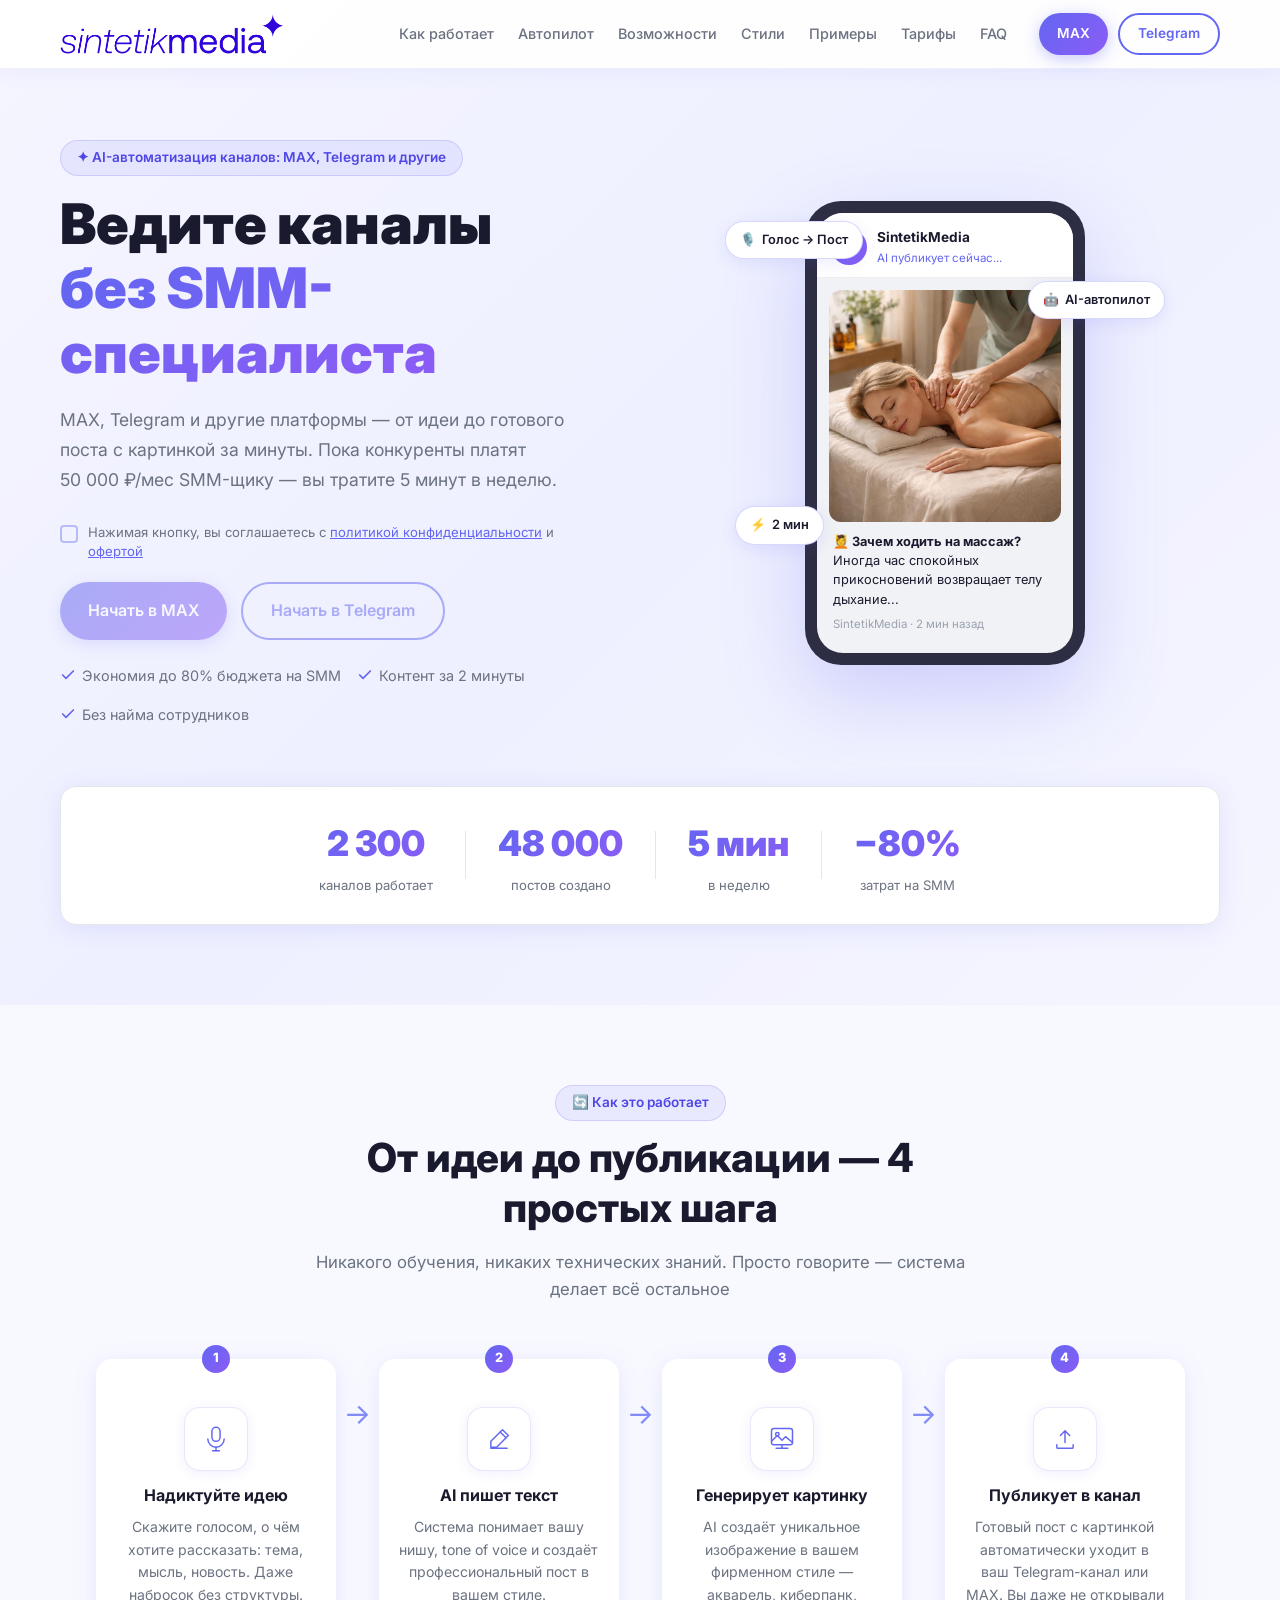
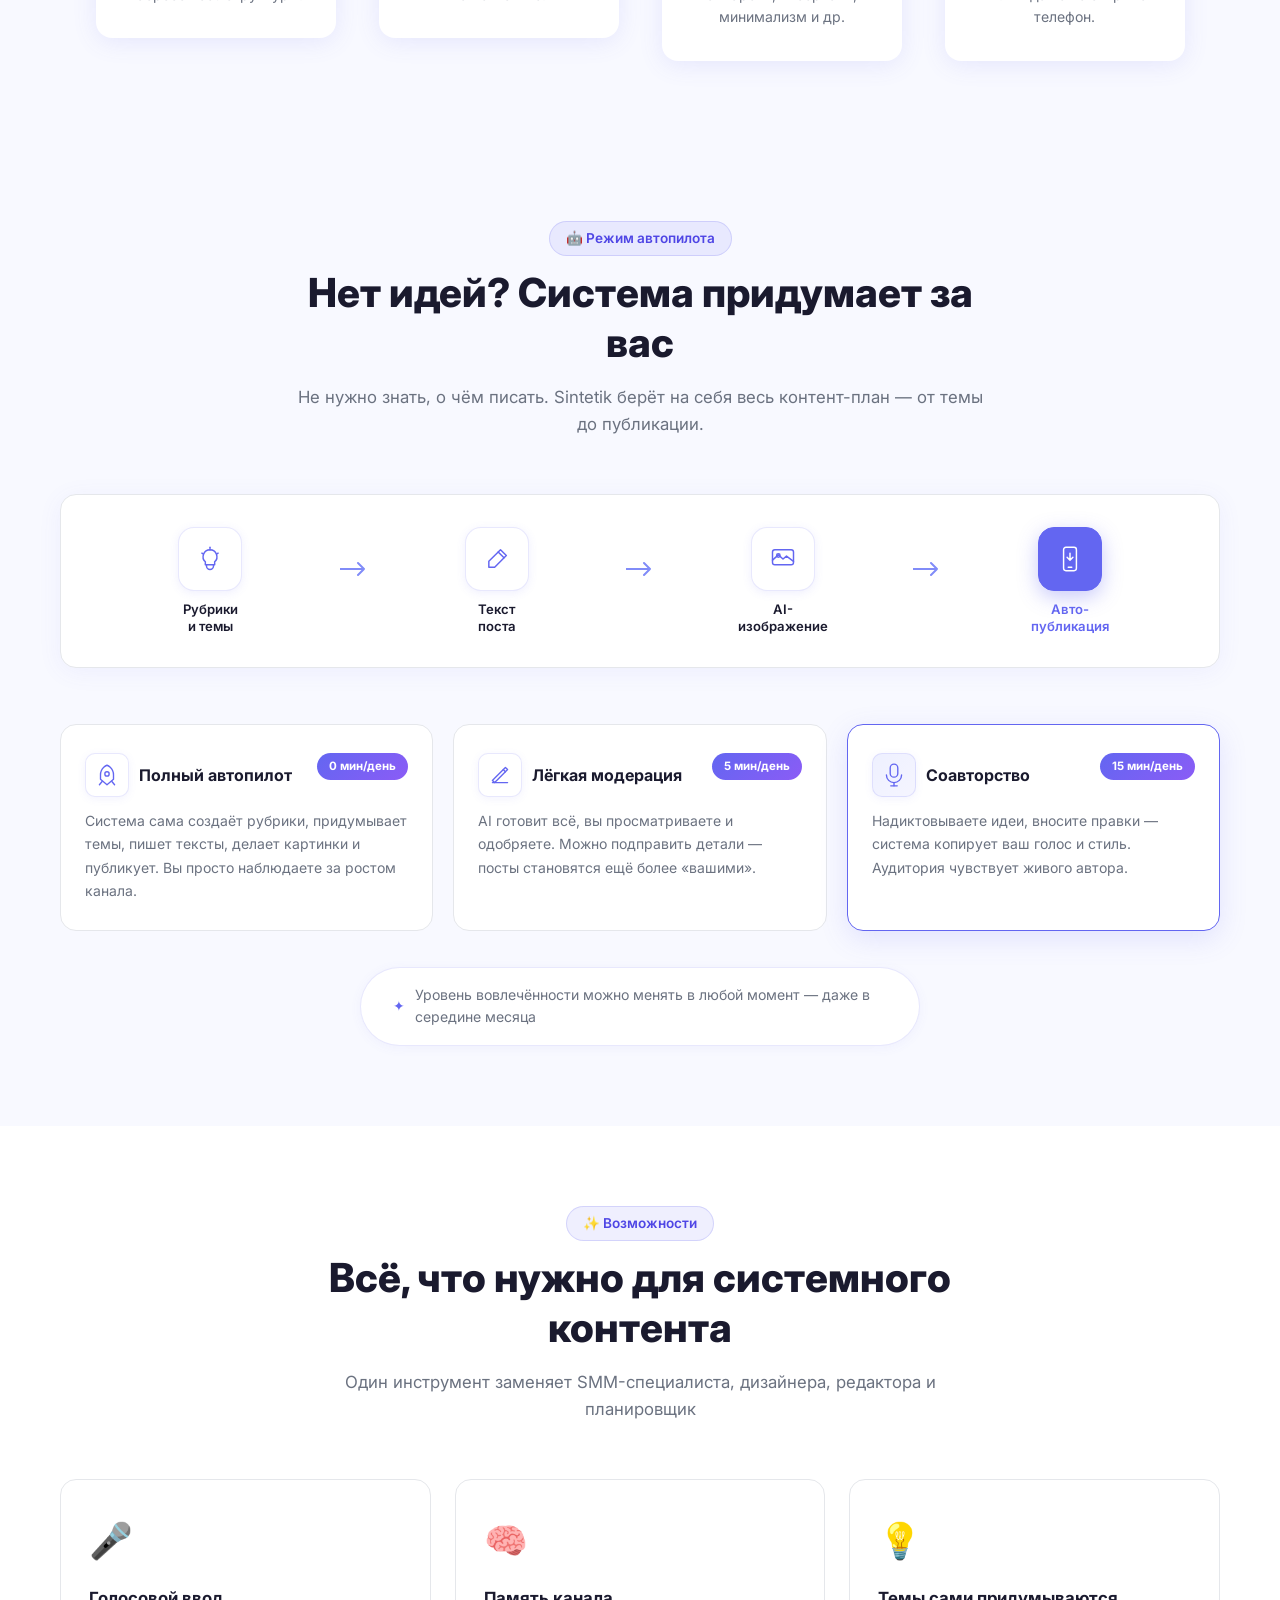
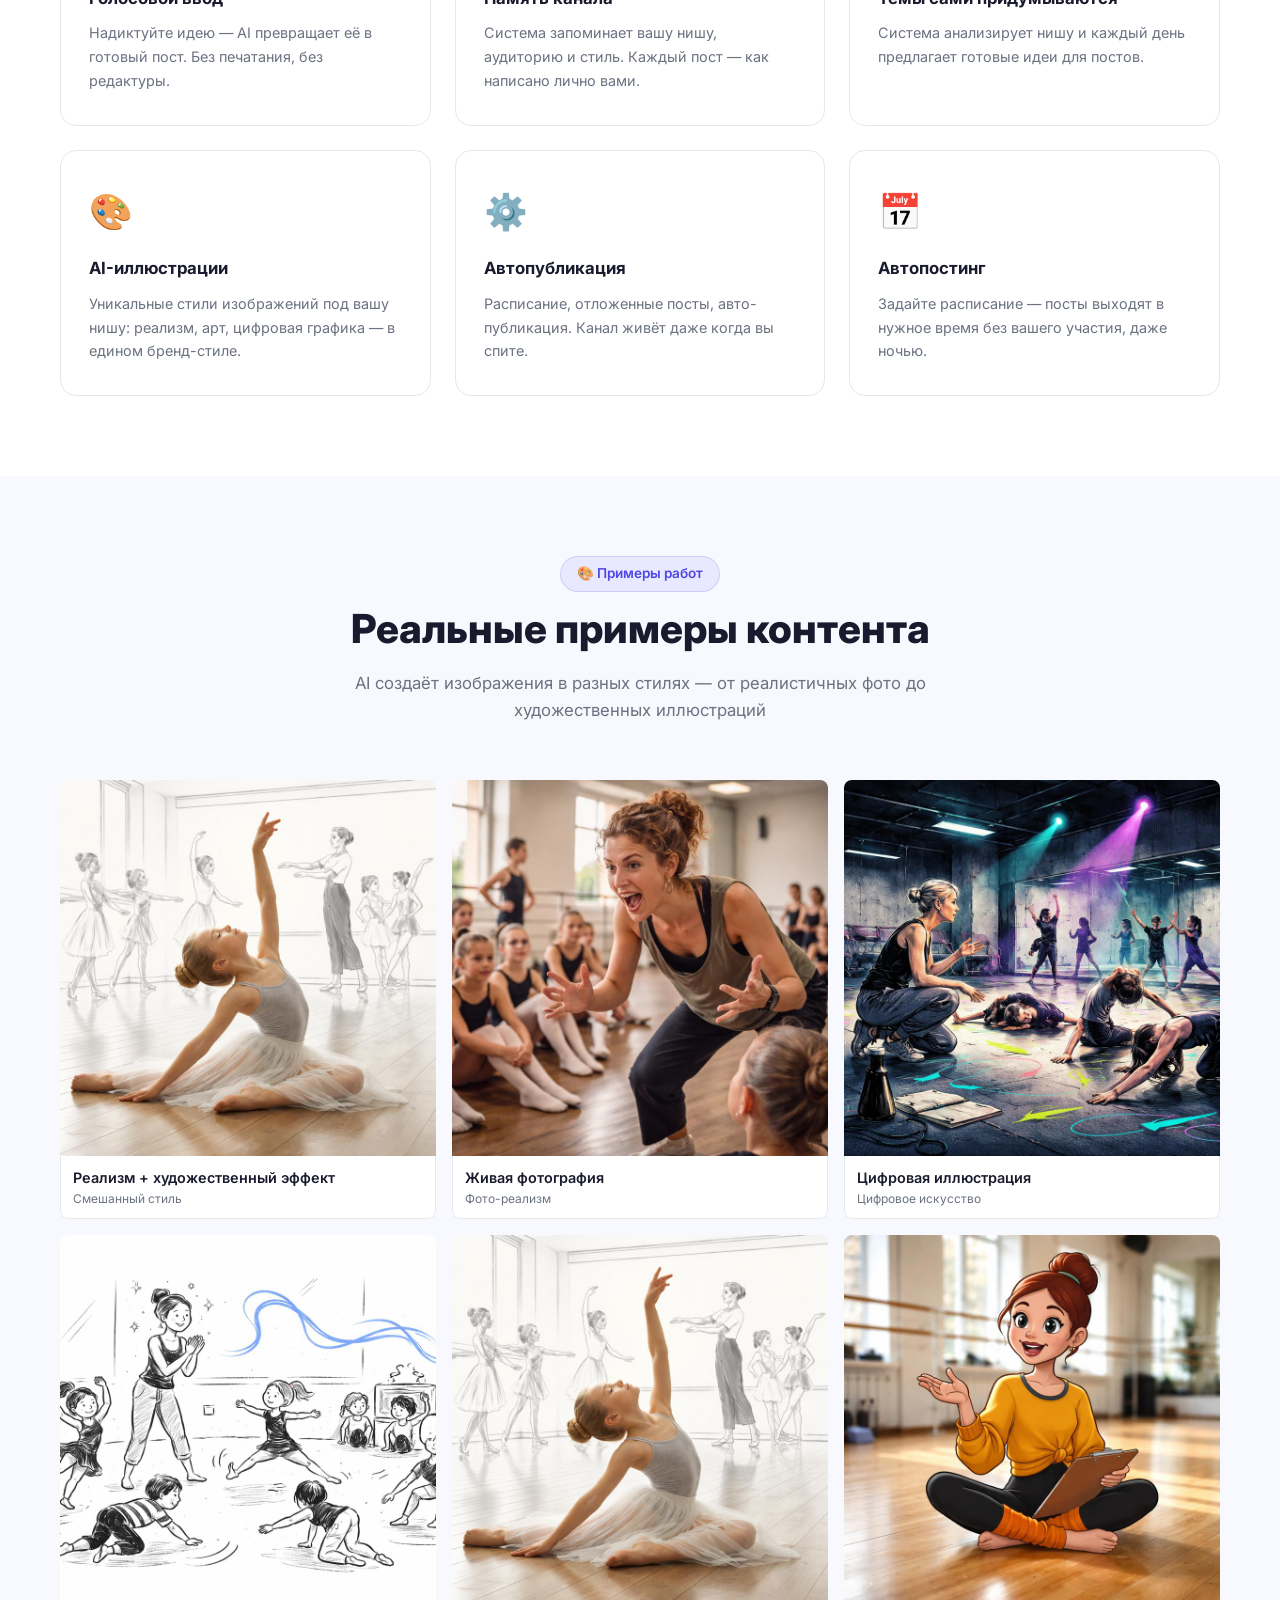
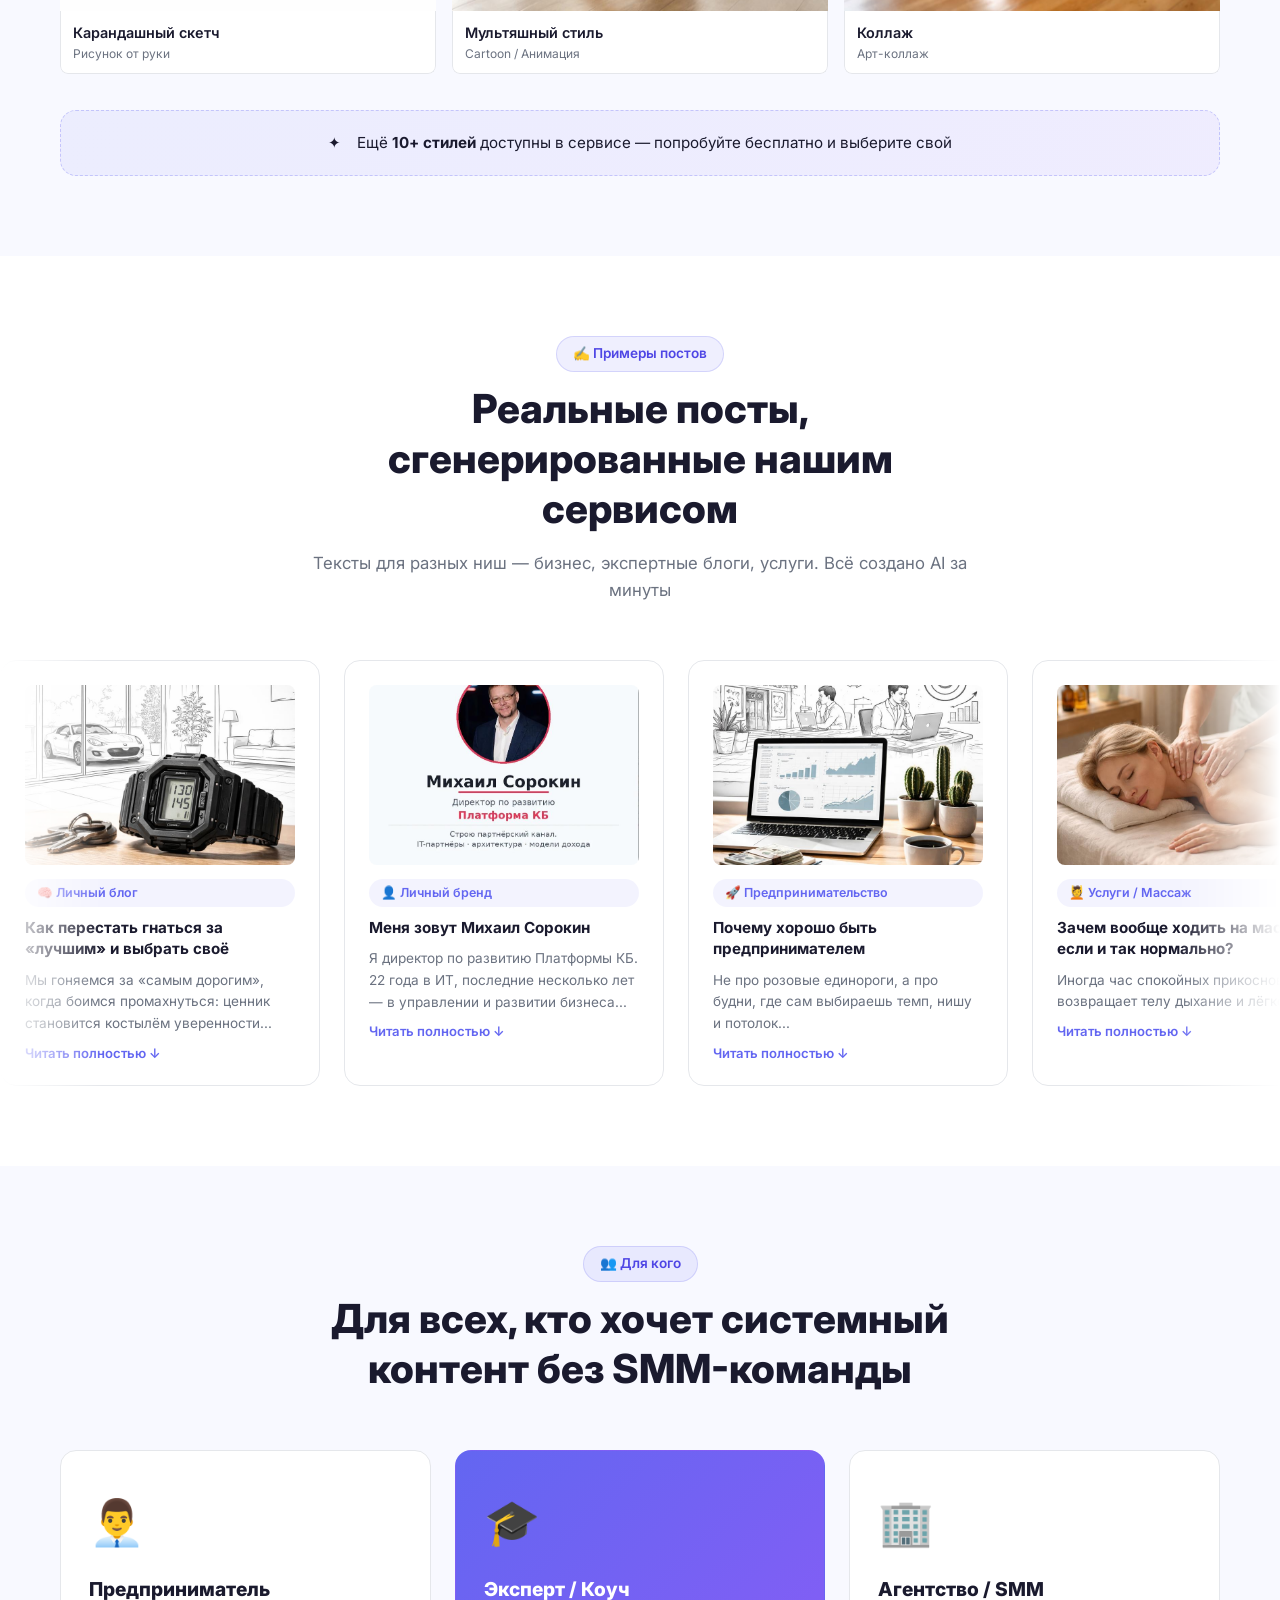
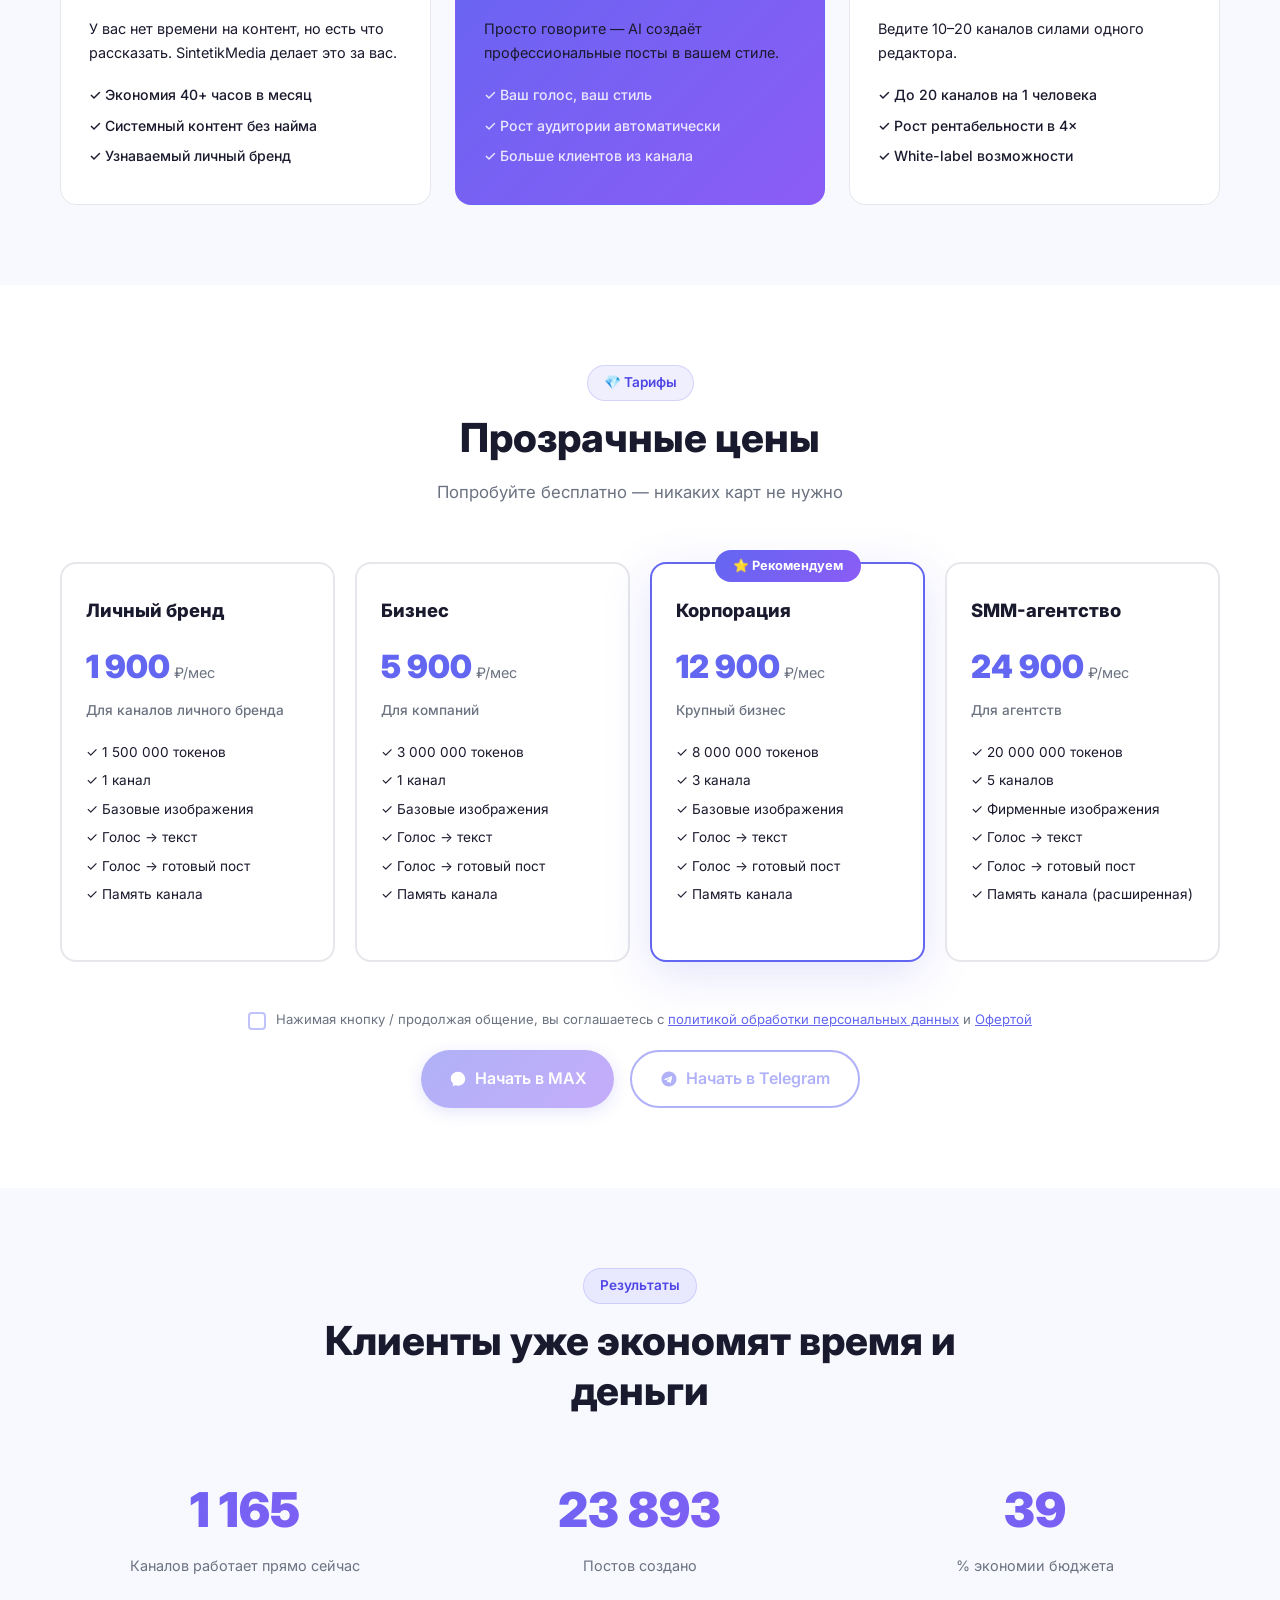
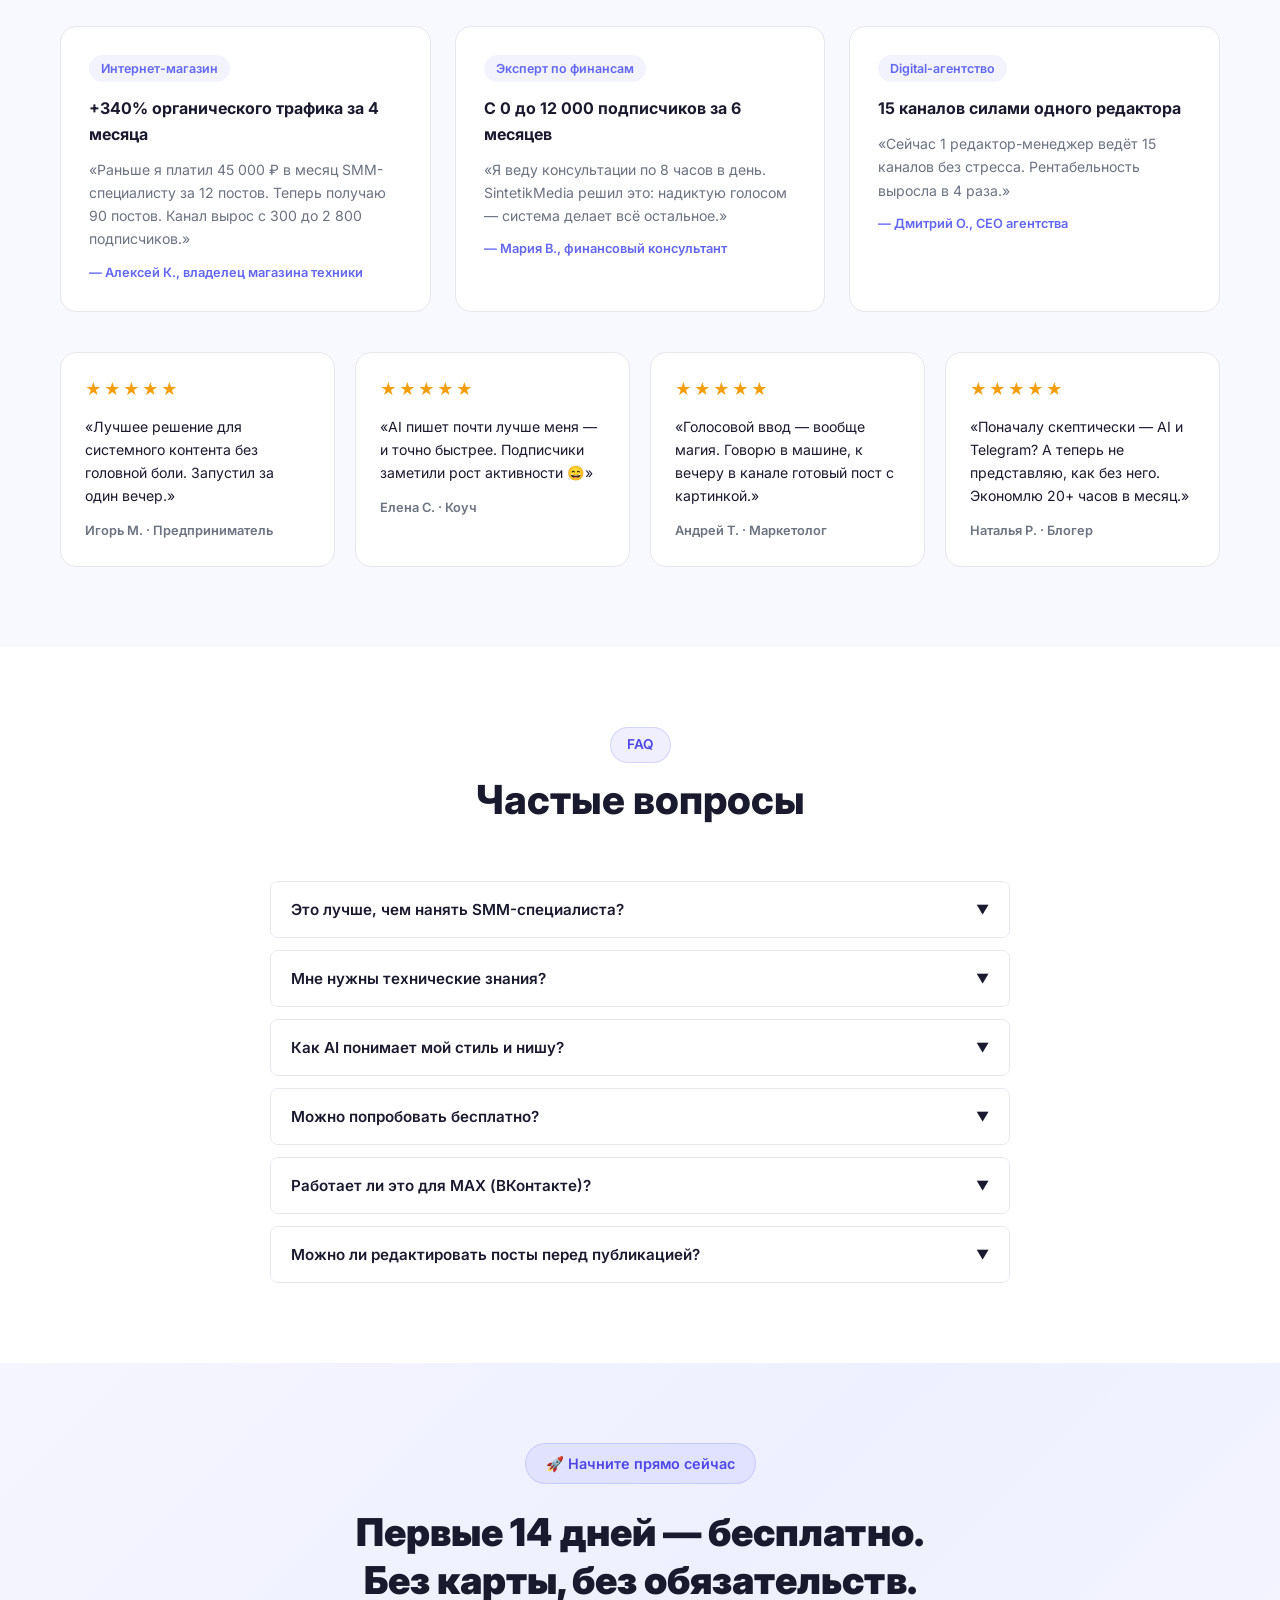
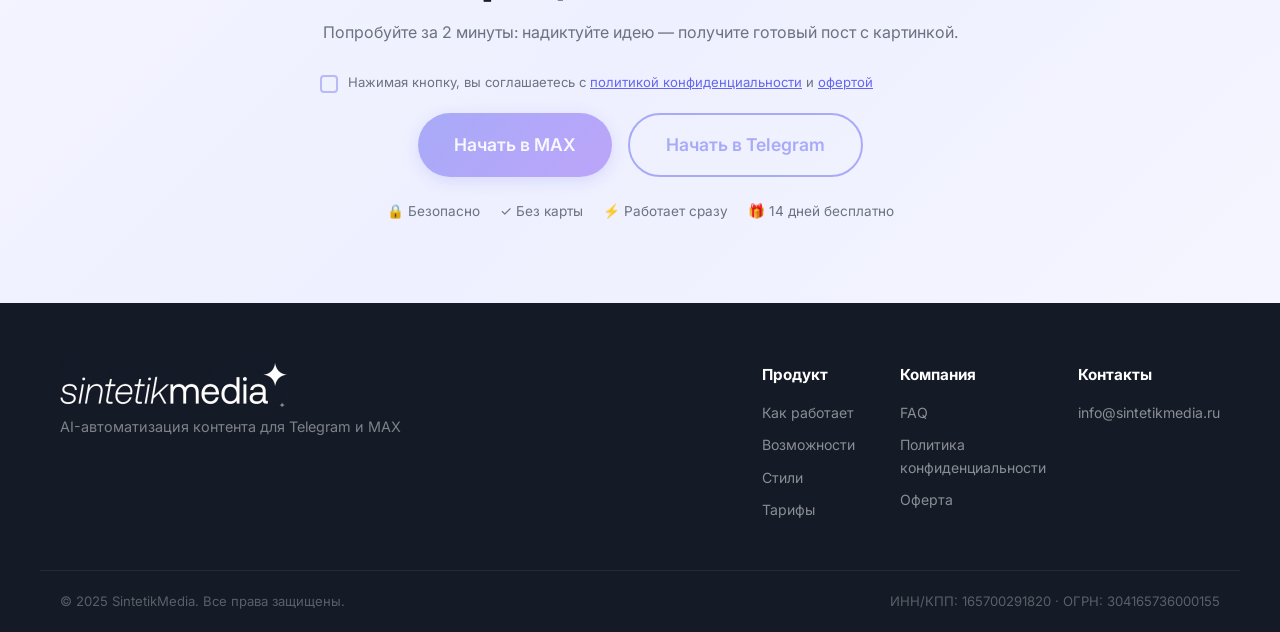
==== index.html @ 8ac08e4f "Исходная версия лендинга SintetikMedia (до аудита РКН) Состояние из sintetikmedia.zip на 21.09.2026." ====
<!DOCTYPE html>
<html lang="ru">
<head>
  <meta charset="UTF-8" />
  <meta name="viewport" content="width=device-width, initial-scale=1.0" />
  <title>SintetikMedia — AI-ведение каналов</title>
  <link href="https://fonts.googleapis.com/css2?family=Inter:wght@300;400;500;600;700;800;900&display=swap" rel="stylesheet" />
  <link rel="stylesheet" href="css/style.css" />
  <!-- Yandex.Metrika counter -->
  <script type="text/javascript">
    (function(m,e,t,r,i,k,a){
      m[i]=m[i]||function(){(m[i].a=m[i].a||[]).push(arguments)};
      m[i].l=1*new Date();
      for (var j = 0; j < document.scripts.length; j++) {if (document.scripts[j].src === r) { return; }}
      k=e.createElement(t),a=e.getElementsByTagName(t)[0],k.async=1,k.src=r,a.parentNode.insertBefore(k,a)
    })(window, document,'script','https://mc.yandex.ru/metrika/tag.js?id=103486971', 'ym');
    ym(103486971, 'init', {ssr:true, webvisor:true, clickmap:true, ecommerce:"dataLayer", referrer: document.referrer, url: location.href, accurateTrackBounce:true, trackLinks:true});
  </script>
  <noscript><div><img src="https://mc.yandex.ru/watch/103486971" style="position:absolute; left:-9999px;" alt="" /></div></noscript>
  <!-- /Yandex.Metrika counter -->
</head>
<body>

<header class="site-header" id="header">
  <div class="container header-inner">
    <a href="#"><img src="images/logo.png" alt="SintetikMedia" style="height:40px;width:auto;display:block;" /></a>
    <nav class="main-nav">
      <a href="#how">Как работает</a>
      <a href="#autopilot">Автопилот</a><a href="#features">Возможности</a>
      <a href="#styles">Стили</a>
      <a href="#posts">Примеры</a>
      <a href="#pricing">Тарифы</a>
      <a href="#faq">FAQ</a>
    </nav>
    <div class="header-cta-group">
      <a href="https://max.ru/id165700427937_1_bot" target="_blank" class="btn btn-primary btn-sm" data-scroll-consent="heroConsent">MAX</a>
      <a href="https://t.me/sintetikdemo_bot" target="_blank" class="btn btn-outline btn-sm" data-scroll-consent="heroConsent">Telegram</a>
      
    </div>
    <button class="burger" id="burgerBtn" aria-label="Меню"><span></span><span></span><span></span></button>
  </div>
  <div class="mobile-nav" id="mobileNav">
    <a href="#how" class="mobile-nav__link">Как работает</a>
    <a href="#features" class="mobile-nav__link">Возможности</a>
    <a href="#styles" class="mobile-nav__link">Стили</a>
    <a href="#posts" class="mobile-nav__link">Примеры</a>
    <a href="#pricing" class="mobile-nav__link">Тарифы</a>
    <a href="#faq" class="mobile-nav__link">FAQ</a>
    <a href="https://max.ru/id165700427937_1_bot" target="_blank" class="btn btn-primary" style="margin-top:8px" data-scroll-consent="heroConsent">Начать в MAX</a>
    <a href="https://t.me/sintetikdemo_bot" target="_blank" class="btn btn-outline" style="margin-top:6px" data-scroll-consent="heroConsent">Начать в Telegram</a>
  </div>
</header>

<section class="hero" id="hero">
  <div class="container hero-grid">
    <div class="hero-text reveal">
      <div class="badge-pill">✦ AI-автоматизация каналов: MAX, Telegram и другие</div>
      <h1 class="hero-h1" style="margin-top:16px">Ведите каналы<br><span class="gradient-text">без SMM-специалиста</span></h1>
      <p class="hero-sub">MAX, Telegram и другие платформы — от идеи до готового поста с картинкой за минуты. Пока конкуренты платят 50&nbsp;000&nbsp;₽/мес SMM-щику — вы тратите 5 минут в неделю.</p>
      <div class="consent-wrap" id="heroConsent">
        <label class="consent-label">
          <input type="checkbox" class="consent-checkbox" id="heroAgree">
          <span class="consent-box"></span>
          <span class="consent-text">Нажимая кнопку, вы соглашаетесь с <a href="docs/pk.pdf" target="_blank" class="consent-link">политикой конфиденциальности</a> и <a href="docs/oferta_sintetikmedia.pdf" target="_blank" class="consent-link">офертой</a></span>
        </label>
      </div>
      <div class="hero-actions">
        <a href="https://max.ru/id165700427937_1_bot" target="_blank" class="btn btn-primary btn-lg btn-consent" data-consent="heroAgree" aria-disabled="true">Начать в MAX</a>
        <a href="https://t.me/sintetikdemo_bot" target="_blank" class="btn btn-outline btn-lg btn-consent" data-consent="heroAgree" aria-disabled="true">Начать в Telegram</a>
        
      </div>
      <div class="hero-trust">
        <div class="trust-item"><svg class="trust-icon" viewBox="0 0 24 24" fill="none" stroke="#6366f1" stroke-width="2.5" stroke-linecap="round" stroke-linejoin="round"><polyline points="20 6 9 17 4 12"/></svg>Экономия до 80% бюджета на SMM</div>
        <div class="trust-item"><svg class="trust-icon" viewBox="0 0 24 24" fill="none" stroke="#6366f1" stroke-width="2.5" stroke-linecap="round" stroke-linejoin="round"><polyline points="20 6 9 17 4 12"/></svg>Контент за 2 минуты</div>
        <div class="trust-item"><svg class="trust-icon" viewBox="0 0 24 24" fill="none" stroke="#6366f1" stroke-width="2.5" stroke-linecap="round" stroke-linejoin="round"><polyline points="20 6 9 17 4 12"/></svg>Без найма сотрудников</div>
      </div>
    </div>
    <div class="hero-visual reveal reveal-delay-1">
      <div class="phone-wrap">
        <div class="phone-frame">
          <div class="phone-screen">
            <div class="tg-header">
              <div class="tg-avatar">SM</div>
              <div><div class="tg-name">SintetikMedia</div><div class="tg-status">AI публикует сейчас...</div></div>
            </div>
            <div class="posts-carousel">
              <div class="phone-post active">
                <img src="images/post-03.jpg" alt="Почему хорошо быть предпринимателем" class="post-img" style="aspect-ratio:1/1;object-fit:cover;" />
                <div class="post-text"><strong>🚀 Почему хорошо быть предпринимателем</strong><br>Не про розовые единороги, а про будни, где сам выбираешь темп...</div>
                <div class="post-meta">SintetikMedia · только что</div>
              </div>
              <div class="phone-post">
                <img src="images/post-04.jpg" alt="Зачем ходить на массаж" class="post-img" style="aspect-ratio:1/1;object-fit:cover;" />
                <div class="post-text"><strong>💆 Зачем ходить на массаж?</strong><br>Иногда час спокойных прикосновений возвращает телу дыхание...</div>
                <div class="post-meta">SintetikMedia · 2 мин назад</div>
              </div>
              <div class="phone-post">
                <img src="images/post-05.jpg" alt="А/Б тесты которые продают" class="post-img" style="aspect-ratio:1/1;object-fit:cover;" />
                <div class="post-text"><strong>📊 А/Б‑тесты, которые продают</strong><br>В тестах чаще всего спорят о красивом, а нужно договориться о метрике...</div>
                <div class="post-meta">SintetikMedia · 5 мин назад</div>
              </div>
            </div>
          </div>
        </div>
        <div class="float-badge float-badge--1"><span>🎙️</span><span>Голос → Пост</span></div>
        <div class="float-badge float-badge--2"><span>⚡</span><span>2 мин</span></div>
        <div class="float-badge float-badge--3"><span>🤖</span><span>AI-автопилот</span></div>
      </div>
    </div>
  </div>
  <div class="container">
    <div class="hero-stats reveal">
      <div class="stat-item"><div class="stat-num counter" data-target="2300">0</div><div class="stat-label">каналов работает</div></div>
      <div class="stat-divider"></div>
      <div class="stat-item"><div class="stat-num counter" data-target="48000">0</div><div class="stat-label">постов создано</div></div>
      <div class="stat-divider"></div>
      <div class="stat-item"><div class="stat-num">5 мин</div><div class="stat-label">в неделю</div></div>
      <div class="stat-divider"></div>
      <div class="stat-item"><div class="stat-num">−80%</div><div class="stat-label">затрат на SMM</div></div>
    </div>
  </div>
</section>

<section class="section how-section bg-soft" id="how">
  <div class="container">
    <div class="section-header reveal">
      <div class="badge-pill">🔄 Как это работает</div>
      <h2>От идеи до публикации — 4 простых шага</h2>
      <p>Никакого обучения, никаких технических знаний. Просто говорите — система делает всё остальное</p>
    </div>
    <div class="how-steps">
      <div class="how-step reveal"><div class="step-num">1</div><div class="step-icon"><svg viewBox="0 0 48 48" fill="none" xmlns="http://www.w3.org/2000/svg"><rect x="17" y="4" width="14" height="24" rx="7" stroke="#6366f1" stroke-width="2.5"/><path d="M10 24c0 7.732 6.268 14 14 14s14-6.268 14-14" stroke="#6366f1" stroke-width="2.5" stroke-linecap="round"/><line x1="24" y1="38" x2="24" y2="44" stroke="#6366f1" stroke-width="2.5" stroke-linecap="round"/><line x1="18" y1="44" x2="30" y2="44" stroke="#6366f1" stroke-width="2.5" stroke-linecap="round"/></svg></div><h3>Надиктуйте идею</h3><p>Скажите голосом, о чём хотите рассказать: тема, мысль, новость. Даже набросок без структуры.</p></div>
      <div class="how-arrow">→</div>
      <div class="how-step reveal reveal-delay-1"><div class="step-num">2</div><div class="step-icon"><svg viewBox="0 0 48 48" fill="none" xmlns="http://www.w3.org/2000/svg"><path d="M30 8l10 10-20 20H10V28L30 8z" stroke="#6366f1" stroke-width="2.5" stroke-linecap="round" stroke-linejoin="round"/><path d="M26 12l10 10" stroke="#6366f1" stroke-width="2.5" stroke-linecap="round"/><path d="M10 40h28" stroke="#6366f1" stroke-width="2.5" stroke-linecap="round"/></svg></div><h3>AI пишет текст</h3><p>Система понимает вашу нишу, tone of voice и создаёт профессиональный пост в вашем стиле.</p></div>
      <div class="how-arrow">→</div>
      <div class="how-step reveal reveal-delay-2"><div class="step-num">3</div><div class="step-icon"><svg viewBox="0 0 48 48" fill="none" xmlns="http://www.w3.org/2000/svg"><rect x="6" y="6" width="36" height="28" rx="4" stroke="#6366f1" stroke-width="2.5"/><circle cx="16" cy="16" r="3" stroke="#6366f1" stroke-width="2.5"/><path d="M6 28l10-10 8 8 6-6 12 10" stroke="#6366f1" stroke-width="2.5" stroke-linecap="round" stroke-linejoin="round"/><path d="M14 40h20" stroke="#6366f1" stroke-width="2.5" stroke-linecap="round"/><path d="M24 34v6" stroke="#6366f1" stroke-width="2.5" stroke-linecap="round"/></svg></div><h3>Генерирует картинку</h3><p>AI создаёт уникальное изображение в вашем фирменном стиле — акварель, киберпанк, минимализм и др.</p></div>
      <div class="how-arrow">→</div>
      <div class="how-step reveal reveal-delay-3"><div class="step-num">4</div><div class="step-icon"><svg viewBox="0 0 48 48" fill="none" xmlns="http://www.w3.org/2000/svg"><path d="M24 30V10M16 18l8-8 8 8" stroke="#6366f1" stroke-width="2.5" stroke-linecap="round" stroke-linejoin="round"/><path d="M10 34v4a2 2 0 0 0 2 2h24a2 2 0 0 0 2-2v-4" stroke="#6366f1" stroke-width="2.5" stroke-linecap="round"/></svg></div><h3>Публикует в канал</h3><p>Готовый пост с картинкой автоматически уходит в ваш Telegram-канал или MAX. Вы даже не открывали телефон.</p></div>
    </div>
  </div>
</section>


<section class="section autopilot-section" id="autopilot">
  <div class="container">
    <div class="section-header reveal">
      <div class="badge-pill">🤖 Режим автопилота</div>
      <h2>Нет идей? Система придумает за вас</h2>
      <p>Не нужно знать, о чём писать. Sintetik берёт на себя весь контент-план — от темы до публикации.</p>
    </div>
    <div class="ap-flow-wrap reveal">
      <div class="ap-step">
        <div class="ap-step-circle"><svg viewBox="0 0 48 48" fill="none" xmlns="http://www.w3.org/2000/svg" width="28" height="28"><path d="M24 8a12 12 0 0 1 8 20.8V34H16v-5.2A12 12 0 0 1 24 8z" stroke="#6366f1" stroke-width="2.5" stroke-linejoin="round"/><path d="M18 34v2a6 6 0 0 0 12 0v-2" stroke="#6366f1" stroke-width="2.5" stroke-linecap="round"/><line x1="24" y1="4" x2="24" y2="6" stroke="#6366f1" stroke-width="2.5" stroke-linecap="round"/><line x1="10" y1="14" x2="12" y2="15" stroke="#6366f1" stroke-width="2.5" stroke-linecap="round"/><line x1="38" y1="14" x2="36" y2="15" stroke="#6366f1" stroke-width="2.5" stroke-linecap="round"/></svg></div>
        <div class="ap-step-text">Рубрики<br>и темы</div>
      </div>
      <div class="ap-divider"><svg width="28" height="16" viewBox="0 0 28 16" fill="none"><path d="M0 8h24M18 2l6 6-6 6" stroke="currentColor" stroke-width="2" stroke-linecap="round" stroke-linejoin="round"/></svg></div>
      <div class="ap-step">
        <div class="ap-step-circle"><svg viewBox="0 0 48 48" fill="none" xmlns="http://www.w3.org/2000/svg" width="28" height="28"><path d="M30 8l10 10-20 20H10V28L30 8z" stroke="#6366f1" stroke-width="2.5" stroke-linecap="round" stroke-linejoin="round"/><path d="M26 12l10 10" stroke="#6366f1" stroke-width="2.5" stroke-linecap="round"/></svg></div>
        <div class="ap-step-text">Текст<br>поста</div>
      </div>
      <div class="ap-divider"><svg width="28" height="16" viewBox="0 0 28 16" fill="none"><path d="M0 8h24M18 2l6 6-6 6" stroke="currentColor" stroke-width="2" stroke-linecap="round" stroke-linejoin="round"/></svg></div>
      <div class="ap-step">
        <div class="ap-step-circle"><svg viewBox="0 0 48 48" fill="none" xmlns="http://www.w3.org/2000/svg" width="28" height="28"><rect x="6" y="8" width="36" height="26" rx="4" stroke="#6366f1" stroke-width="2.5"/><circle cx="16" cy="18" r="3" stroke="#6366f1" stroke-width="2.5"/><path d="M6 26l10-9 8 7 6-5 12 9" stroke="#6366f1" stroke-width="2.5" stroke-linecap="round" stroke-linejoin="round"/></svg></div>
        <div class="ap-step-text">AI-<br>изображение</div>
      </div>
      <div class="ap-divider"><svg width="28" height="16" viewBox="0 0 28 16" fill="none"><path d="M0 8h24M18 2l6 6-6 6" stroke="currentColor" stroke-width="2" stroke-linecap="round" stroke-linejoin="round"/></svg></div>
      <div class="ap-step ap-step--accent">
        <div class="ap-step-circle"><svg viewBox="0 0 48 48" fill="none" xmlns="http://www.w3.org/2000/svg" width="28" height="28"><rect x="13" y="4" width="22" height="40" rx="4" stroke="#ffffff" stroke-width="2.5"/><path d="M21 38h6" stroke="#ffffff" stroke-width="2.5" stroke-linecap="round"/><path d="M24 14v12M19 21l5 5 5-5" stroke="#ffffff" stroke-width="2.5" stroke-linecap="round" stroke-linejoin="round"/></svg></div>
        <div class="ap-step-text">Авто-<br>публикация</div>
      </div>
    </div>
    <div class="autopilot-levels-grid">
      <div class="ap-level reveal">
        <div class="ap-level-header">
          <div class="ap-level-left"><div class="ap-level-icon"><svg viewBox="0 0 48 48" fill="none" xmlns="http://www.w3.org/2000/svg" width="26" height="26"><path d="M24 6c0 0 12 4 12 18v8l-12 10L12 32v-8C12 10 24 6 24 6z" stroke="#6366f1" stroke-width="2.5" stroke-linejoin="round"/><circle cx="24" cy="22" r="4" stroke="#6366f1" stroke-width="2.5"/><path d="M15 36l-5 6M33 36l5 6" stroke="#6366f1" stroke-width="2.5" stroke-linecap="round"/></svg></div><div class="ap-level-title">Полный автопилот</div></div>
          <span class="ap-level-badge">0 мин/день</span>
        </div>
        <p>Система сама создаёт рубрики, придумывает темы, пишет тексты, делает картинки и публикует. Вы просто наблюдаете за ростом канала.</p>
      </div>
      <div class="ap-level reveal reveal-delay-1">
        <div class="ap-level-header">
          <div class="ap-level-left"><div class="ap-level-icon"><svg viewBox="0 0 48 48" fill="none" xmlns="http://www.w3.org/2000/svg" width="26" height="26"><path d="M10 34l4-4 20-20 4 4-20 20-4 4-4-4z" stroke="#6366f1" stroke-width="2.5" stroke-linejoin="round"/><path d="M30 14l4 4" stroke="#6366f1" stroke-width="2.5" stroke-linecap="round"/><path d="M10 38h28" stroke="#6366f1" stroke-width="2.5" stroke-linecap="round"/></svg></div><div class="ap-level-title">Лёгкая модерация</div></div>
          <span class="ap-level-badge">5 мин/день</span>
        </div>
        <p>AI готовит всё, вы просматриваете и одобряете. Можно подправить детали — посты становятся ещё более «вашими».</p>
      </div>
      <div class="ap-level ap-level--active reveal reveal-delay-2">
        <div class="ap-level-header">
          <div class="ap-level-left"><div class="ap-level-icon"><svg viewBox="0 0 48 48" fill="none" xmlns="http://www.w3.org/2000/svg" width="26" height="26"><rect x="17" y="4" width="14" height="24" rx="7" stroke="#6366f1" stroke-width="2.5"/><path d="M10 24c0 7.732 6.268 14 14 14s14-6.268 14-14" stroke="#6366f1" stroke-width="2.5" stroke-linecap="round"/><line x1="24" y1="38" x2="24" y2="44" stroke="#6366f1" stroke-width="2.5" stroke-linecap="round"/><line x1="18" y1="44" x2="30" y2="44" stroke="#6366f1" stroke-width="2.5" stroke-linecap="round"/></svg></div><div class="ap-level-title">Соавторство</div></div>
          <span class="ap-level-badge">15 мин/день</span>
        </div>
        <p>Надиктовываете идеи, вносите правки — система копирует ваш голос и стиль. Аудитория чувствует живого автора.</p>
      </div>
    </div>
    <div class="autopilot-note reveal">
      <span class="autopilot-note-icon">✦</span>
      <span>Уровень вовлечённости можно менять в любой момент — даже в середине месяца</span>
    </div>
  </div>
</section>
<section class="section features-section" id="features">  <div class="container">
    <div class="section-header reveal">
      <div class="badge-pill">✨ Возможности</div>
      <h2>Всё, что нужно для системного контента</h2>
      <p>Один инструмент заменяет SMM-специалиста, дизайнера, редактора и планировщик</p>
    </div>
    <div class="features-grid">
      <div class="feature-card reveal"><div class="feature-icon">🎤</div><h3>Голосовой ввод</h3><p>Надиктуйте идею — AI превращает её в готовый пост. Без печатания, без редактуры.</p></div>
      <div class="feature-card reveal reveal-delay-1"><div class="feature-icon">🧠</div><h3>Память канала</h3><p>Система запоминает вашу нишу, аудиторию и стиль. Каждый пост — как написано лично вами.</p></div>
      <div class="feature-card reveal reveal-delay-2"><div class="feature-icon">💡</div><h3>Темы сами придумываются</h3><p>Система анализирует нишу и каждый день предлагает готовые идеи для постов.</p></div>
      <div class="feature-card reveal reveal-delay-3"><div class="feature-icon">🎨</div><h3>AI-иллюстрации</h3><p>Уникальные стили изображений под вашу нишу: реализм, арт, цифровая графика — в едином бренд-стиле.</p></div>
      <div class="feature-card reveal reveal-delay-1"><div class="feature-icon">⚙️</div><h3>Автопубликация</h3><p>Расписание, отложенные посты, авто-публикация. Канал живёт даже когда вы спите.</p></div>
      <div class="feature-card reveal reveal-delay-2"><div class="feature-icon">📅</div><h3>Автопостинг</h3><p>Задайте расписание — посты выходят в нужное время без вашего участия, даже ночью.</p></div>
    </div>
  </div>
</section>

<section class="section styles-section bg-soft" id="styles">
  <div class="container">
    <div class="section-header reveal">
      <div class="badge-pill">🎨 Примеры работ</div>
      <h2>Реальные примеры контента</h2>
      <p>AI создаёт изображения в разных стилях — от реалистичных фото до художественных иллюстраций</p>
    </div>
    <div class="styles-grid">
      <div class="style-card"><div class="style-img-wrap"><img src="images/style-05.jpg" alt="Реализм + арт" style="width:100%;height:100%;object-fit:cover;" /></div><div class="style-info"><div class="style-name">Реализм + художественный эффект</div><div class="style-cat">Смешанный стиль</div></div></div>
      <div class="style-card"><div class="style-img-wrap"><img src="images/style-02.jpg" alt="Живая фотография" style="width:100%;height:100%;object-fit:cover;" /></div><div class="style-info"><div class="style-name">Живая фотография</div><div class="style-cat">Фото-реализм</div></div></div>
      <div class="style-card"><div class="style-img-wrap"><img src="images/style-03.jpg" alt="Цифровая иллюстрация" style="width:100%;height:100%;object-fit:cover;" /></div><div class="style-info"><div class="style-name">Цифровая иллюстрация</div><div class="style-cat">Цифровое искусство</div></div></div>
      <div class="style-card"><div class="style-img-wrap"><img src="images/style-04.jpg" alt="Карандашный скетч" style="width:100%;height:100%;object-fit:cover;" /></div><div class="style-info"><div class="style-name">Карандашный скетч</div><div class="style-cat">Рисунок от руки</div></div></div>
      <div class="style-card"><div class="style-img-wrap"><img src="images/style-05.jpg" alt="Мультяшный стиль" style="width:100%;height:100%;object-fit:cover;" /></div><div class="style-info"><div class="style-name">Мультяшный стиль</div><div class="style-cat">Cartoon / Анимация</div></div></div>
      <div class="style-card"><div class="style-img-wrap"><img src="images/style-06.jpg" alt="Коллаж" style="width:100%;height:100%;object-fit:cover;" /></div><div class="style-info"><div class="style-name">Коллаж</div><div class="style-cat">Арт-коллаж</div></div></div>
    </div>
    <div class="styles-more reveal">
      <div class="styles-more-inner">
        <span>✦</span>
        <span>Ещё <strong>10+ стилей</strong> доступны в сервисе — попробуйте бесплатно и выберите свой</span>
        
      </div>
    </div>
  </div>
</section>

<section class="section posts-carousel-section" id="posts">
  <div class="container">
    <div class="section-header reveal">
      <div class="badge-pill">✍️ Примеры постов</div>
      <h2>Реальные посты, сгенерированные нашим сервисом</h2>
      <p>Тексты для разных ниш — бизнес, экспертные блоги, услуги. Всё создано AI за минуты</p>
    </div>
  </div>
  <div class="posts-marquee-outer reveal">
    <div class="posts-marquee-track" id="postsTrack">
      <div class="post-card"><div class="post-card-inner"><img src="images/post-01.jpg" alt="Как перестать гнаться за лучшим" class="post-card-img" style="width:100%;height:180px;object-fit:cover;border-radius:8px;margin-bottom:4px;" /><div class="post-tag">🧠 Личный блог</div><h3 class="post-title">Как перестать гнаться за «лучшим» и выбрать своё</h3><div class="post-preview">Мы гоняемся за «самым дорогим», когда боимся промахнуться: ценник становится костылём уверенности...</div><div class="post-full hidden"><p>Как только нащупываешь своё — шум стихает, решения становятся спокойнее.</p><div class="post-hashtag">#Свои_посты</div></div><button class="post-toggle-btn" data-state="collapsed">Читать полностью ↓</button></div></div>
      <div class="post-card"><div class="post-card-inner"><img src="images/post-02.jpg" alt="Меня зовут Михаил Сорокин" class="post-card-img" style="width:100%;height:180px;object-fit:cover;border-radius:8px;margin-bottom:4px;" /><div class="post-tag">👤 Личный бренд</div><h3 class="post-title">Меня зовут Михаил Сорокин</h3><div class="post-preview">Я директор по развитию Платформы КБ. 22 года в ИТ, последние несколько лет — в управлении и развитии бизнеса...</div><div class="post-full hidden"><p>Этот канал буду вести лично. О том, как это устроено изнутри: какие решения принимаю, что работает, что нет.</p></div><button class="post-toggle-btn" data-state="collapsed">Читать полностью ↓</button></div></div>
      <div class="post-card"><div class="post-card-inner"><img src="images/post-03.jpg" alt="Почему хорошо быть предпринимателем" class="post-card-img" style="width:100%;height:180px;object-fit:cover;border-radius:8px;margin-bottom:4px;" /><div class="post-tag">🚀 Предпринимательство</div><h3 class="post-title">Почему хорошо быть предпринимателем</h3><div class="post-preview">Не про розовые единороги, а про будни, где сам выбираешь темп, нишу и потолок...</div><div class="post-full hidden"><p>Каждый шаг — инвестиция в себя, а не в чью-то карьерную лестницу.</p><div class="post-hashtag">#СвоиПосты</div></div><button class="post-toggle-btn" data-state="collapsed">Читать полностью ↓</button></div></div>
      <div class="post-card"><div class="post-card-inner"><img src="images/post-04.jpg" alt="Зачем ходить на массаж" class="post-card-img" style="width:100%;height:180px;object-fit:cover;border-radius:8px;margin-bottom:4px;" /><div class="post-tag">💆 Услуги / Массаж</div><h3 class="post-title">Зачем вообще ходить на массаж, если и так нормально?</h3><div class="post-preview">Иногда час спокойных прикосновений возвращает телу дыхание и лёгкость...</div><div class="post-full hidden"><p>Массаж — не про «продавить», а про тепло мышцам и сигнал нервной системе: «опасность прошла».</p></div><button class="post-toggle-btn" data-state="collapsed">Читать полностью ↓</button></div></div>
      <div class="post-card"><div class="post-card-inner"><img src="images/post-05.jpg" alt="А/Б тесты которые продают" class="post-card-img" style="width:100%;height:180px;object-fit:cover;border-radius:8px;margin-bottom:4px;" /><div class="post-tag">📊 Маркетинг</div><h3 class="post-title">А/Б‑тесты, которые продают</h3><div class="post-preview">В тестах чаще всего спорят о том, что «выросло красивее», а нужно договориться о метрике...</div><div class="post-full hidden"><p>Минимальный фреймворк: гипотеза → контрольная метрика → минимальный объём → решение.</p><div class="post-hashtag">#маркетинг #abtesting</div></div><button class="post-toggle-btn" data-state="collapsed">Читать полностью ↓</button></div></div>
      <div class="post-card"><div class="post-card-inner"><img src="images/post-06.jpg" alt="3 ошибки при масштабировании" class="post-card-img" style="width:100%;height:180px;object-fit:cover;border-radius:8px;margin-bottom:4px;" /><div class="post-tag">💼 Бизнес</div><h3 class="post-title">3 ошибки при масштабировании, которые я допустил</h3><div class="post-preview">Масштабирование — это не «нанять больше людей». Я дважды ошибся с этим и потерял полгода...</div><div class="post-full hidden"><p>Правило: сначала модель работает на 1, потом на 3, потом на 10. Только тогда — найм.</p></div><button class="post-toggle-btn" data-state="collapsed">Читать полностью ↓</button></div></div>
    </div>
  </div>
</section>

<section class="section forwho-section bg-soft" id="forwho">
  <div class="container">
    <div class="section-header reveal">
      <div class="badge-pill">👥 Для кого</div>
      <h2>Для всех, кто хочет системный контент без SMM-команды</h2>
    </div>
    <div class="forwho-grid">
      <div class="forwho-card reveal"><div class="forwho-icon">👨‍💼</div><h3>Предприниматель</h3><p>У вас нет времени на контент, но есть что рассказать. SintetikMedia делает это за вас.</p><ul class="forwho-list"><li>✓ Экономия 40+ часов в месяц</li><li>✓ Системный контент без найма</li><li>✓ Узнаваемый личный бренд</li></ul></div>
      <div class="forwho-card forwho-card--accent reveal reveal-delay-1"><div class="forwho-icon">🎓</div><h3>Эксперт / Коуч</h3><p>Просто говорите — AI создаёт профессиональные посты в вашем стиле.</p><ul class="forwho-list"><li>✓ Ваш голос, ваш стиль</li><li>✓ Рост аудитории автоматически</li><li>✓ Больше клиентов из канала</li></ul></div>
      <div class="forwho-card reveal reveal-delay-2"><div class="forwho-icon">🏢</div><h3>Агентство / SMM</h3><p>Ведите 10–20 каналов силами одного редактора.</p><ul class="forwho-list"><li>✓ До 20 каналов на 1 человека</li><li>✓ Рост рентабельности в 4×</li><li>✓ White-label возможности</li></ul></div>
    </div>
  </div>
</section>

<section class="section pricing-section" id="pricing">
  <div class="container">
    <div class="section-header reveal">
      <div class="badge-pill">💎 Тарифы</div>
      <h2>Прозрачные цены</h2>
      <p>Попробуйте бесплатно — никаких карт не нужно</p>
    </div>
    <div class="pricing-grid">
      <!-- Личный бренд -->
      <div class="pricing-card reveal">
        <div class="plan-name">Личный бренд</div>
        <div class="plan-price"><span class="price-num">1 900</span><span class="price-cur">₽/мес</span></div>
        <div class="plan-desc">Для каналов личного бренда</div>
        <ul class="plan-features">
          <li>✓ 1 500 000 токенов</li>
          <li>✓ 1 канал</li>
          <li>✓ Базовые изображения</li>
          <li>✓ Голос → текст</li>
          <li>✓ Голос → готовый пост</li>
          <li>✓ Память канала</li>
        </ul>
      </div>
      <!-- Бизнес -->
      <div class="pricing-card reveal reveal-delay-1">
        <div class="plan-name">Бизнес</div>
        <div class="plan-price"><span class="price-num">5 900</span><span class="price-cur">₽/мес</span></div>
        <div class="plan-desc">Для компаний</div>
        <ul class="plan-features">
          <li>✓ 3 000 000 токенов</li>
          <li>✓ 1 канал</li>
          <li>✓ Базовые изображения</li>
          <li>✓ Голос → текст</li>
          <li>✓ Голос → готовый пост</li>
          <li>✓ Память канала</li>
        </ul>
      </div>
      <!-- Корпорация -->
      <div class="pricing-card pricing-card--popular reveal reveal-delay-2">
        <div class="popular-badge">⭐ Рекомендуем</div>
        <div class="plan-name">Корпорация</div>
        <div class="plan-price"><span class="price-num">12 900</span><span class="price-cur">₽/мес</span></div>
        <div class="plan-desc">Крупный бизнес</div>
        <ul class="plan-features">
          <li>✓ 8 000 000 токенов</li>
          <li>✓ 3 канала</li>
          <li>✓ Базовые изображения</li>
          <li>✓ Голос → текст</li>
          <li>✓ Голос → готовый пост</li>
          <li>✓ Память канала</li>
        </ul>
      </div>
      <!-- SMM-агентство -->
      <div class="pricing-card reveal reveal-delay-3">
        <div class="plan-name">SMM-агентство</div>
        <div class="plan-price"><span class="price-num">24 900</span><span class="price-cur">₽/мес</span></div>
        <div class="plan-desc">Для агентств</div>
        <ul class="plan-features">
          <li>✓ 20 000 000 токенов</li>
          <li>✓ 5 каналов</li>
          <li>✓ Фирменные изображения</li>
          <li>✓ Голос → текст</li>
          <li>✓ Голос → готовый пост</li>
          <li>✓ Память канала (расширенная)</li>
        </ul>
      </div>
    </div>

    <!-- Общий CTA под тарифами -->
    <div class="pricing-cta-block reveal">
      <div class="consent-wrap" id="pricingConsent">
        <label class="consent-label" style="justify-content:center">
          <input type="checkbox" class="consent-checkbox" id="pricingAgree">
          <span class="consent-box"></span>
          <span class="consent-text">Нажимая кнопку / продолжая общение, вы соглашаетесь с <a href="docs/pk.pdf" target="_blank" class="consent-link">политикой обработки персональных данных</a> и <a href="docs/oferta_sintetikmedia.pdf" target="_blank" class="consent-link">Офертой</a></span>
        </label>
      </div>
      <div class="pricing-cta-actions">
        <a href="https://max.ru/id165700427937_1_bot" target="_blank" class="btn btn-primary btn-lg btn-consent" data-consent="pricingAgree" aria-disabled="true">
          <svg width="18" height="18" viewBox="0 0 40 40" fill="none"><path d="M20 4C11.163 4 4 10.716 4 19c0 4.556 2.09 8.647 5.418 11.477L8 36l6.18-2.063C15.98 34.618 17.948 35 20 35c8.837 0 16-6.716 16-15S28.837 4 20 4z" fill="white"/><circle cx="20" cy="19" r="7" fill="currentColor"/></svg>
          Начать в MAX
        </a>
        <a href="https://t.me/sintetikdemo_bot" target="_blank" class="btn btn-outline btn-lg btn-consent" data-consent="pricingAgree" aria-disabled="true">
          <svg width="18" height="18" viewBox="0 0 24 24" fill="currentColor"><path d="M12 2C6.48 2 2 6.48 2 12s4.48 10 10 10 10-4.48 10-10S17.52 2 12 2zm4.32 7l-1.9 7.75c-.14.56-.52.69-.84.43l-2.5-1.87-1.2 1.15c-.13.13-.25.24-.5.24l.17-2.55 4.52-4.1c.2-.18-.04-.28-.3-.1l-5.59 3.55-2.4-.76c-.52-.16-.53-.52.11-.77l9.38-3.64c.43-.16.81.1.67.77h-.01z"/></svg>
          Начать в Telegram
        </a>
      </div>
    </div>
  </div>
</section>

<section class="section social-section bg-soft" id="social">
  <div class="container">
    <div class="section-header reveal">
      <div class="badge-pill">Результаты</div>
      <h2>Клиенты уже экономят время и деньги</h2>
    </div>
    <div class="numbers-row reveal">
      <div class="number-item"><div class="number-num counter" data-target="2300">0</div><div class="number-label">Каналов работает прямо сейчас</div></div>
      <div class="number-item"><div class="number-num counter" data-target="48000">0</div><div class="number-label">Постов создано</div></div>
      <div class="number-item"><div class="number-num counter" data-target="80">0</div><div class="number-label">% экономии бюджета</div></div>
    </div>
    <div class="cases-grid">
      <div class="case-card reveal"><div class="case-tag">Интернет-магазин</div><h4>+340% органического трафика за 4 месяца</h4><p>«Раньше я платил 45 000 ₽ в месяц SMM-специалисту за 12 постов. Теперь получаю 90 постов. Канал вырос с 300 до 2 800 подписчиков.»</p><div class="case-author">— Алексей К., владелец магазина техники</div></div>
      <div class="case-card reveal reveal-delay-1"><div class="case-tag">Эксперт по финансам</div><h4>С 0 до 12 000 подписчиков за 6 месяцев</h4><p>«Я веду консультации по 8 часов в день. SintetikMedia решил это: надиктую голосом — система делает всё остальное.»</p><div class="case-author">— Мария В., финансовый консультант</div></div>
      <div class="case-card reveal reveal-delay-2"><div class="case-tag">Digital-агентство</div><h4>15 каналов силами одного редактора</h4><p>«Сейчас 1 редактор-менеджер ведёт 15 каналов без стресса. Рентабельность выросла в 4 раза.»</p><div class="case-author">— Дмитрий О., CEO агентства</div></div>
    </div>
    <div class="reviews-grid">
      <div class="review-card reveal"><div class="review-stars">★★★★★</div><p>«Лучшее решение для системного контента без головной боли. Запустил за один вечер.»</p><div class="review-author">Игорь М. · Предприниматель</div></div>
      <div class="review-card reveal reveal-delay-1"><div class="review-stars">★★★★★</div><p>«AI пишет почти лучше меня — и точно быстрее. Подписчики заметили рост активности 😄»</p><div class="review-author">Елена С. · Коуч</div></div>
      <div class="review-card reveal reveal-delay-2"><div class="review-stars">★★★★★</div><p>«Голосовой ввод — вообще магия. Говорю в машине, к вечеру в канале готовый пост с картинкой.»</p><div class="review-author">Андрей Т. · Маркетолог</div></div>
      <div class="review-card reveal reveal-delay-3"><div class="review-stars">★★★★★</div><p>«Поначалу скептически — AI и Telegram? А теперь не представляю, как без него. Экономлю 20+ часов в месяц.»</p><div class="review-author">Наталья Р. · Блогер</div></div>
    </div>
  </div>
</section>

<section class="section faq-section" id="faq">
  <div class="container faq-wrap">
    <div class="section-header reveal"><div class="badge-pill">FAQ</div><h2>Частые вопросы</h2></div>
    <div class="faq-list">
      <div class="faq-item reveal"><button class="faq-q" aria-expanded="false">Это лучше, чем нанять SMM-специалиста?<span class="faq-arrow">▼</span></button><div class="faq-a"><p>Зависит от задачи. Специалист стоит от 50 000 ₽/мес и требует управления. SintetikMedia — системный контент за 5–10% этой суммы. Для большинства каналов этого достаточно.</p></div></div>
      <div class="faq-item reveal"><button class="faq-q" aria-expanded="false">Мне нужны технические знания?<span class="faq-arrow">▼</span></button><div class="faq-a"><p>Нет. Всё работает через бота в Telegram или MAX. Если умеете пользоваться мессенджером — уже умеете пользоваться SintetikMedia.</p></div></div>
      <div class="faq-item reveal"><button class="faq-q" aria-expanded="false">Как AI понимает мой стиль и нишу?<span class="faq-arrow">▼</span></button><div class="faq-a"><p>При подключении вы заполняете короткий бриф: тема канала, аудитория, tone of voice, примеры постов. Система создаёт «память канала» и использует её при каждой генерации.</p></div></div>
      <div class="faq-item reveal"><button class="faq-q" aria-expanded="false">Можно попробовать бесплатно?<span class="faq-arrow">▼</span></button><div class="faq-a"><p>Да. Перейдите в @sintetikdemo_bot — первые посты бесплатно, карта не нужна.</p></div></div>
      <div class="faq-item reveal"><button class="faq-q" aria-expanded="false">Работает ли это для MAX (ВКонтакте)?<span class="faq-arrow">▼</span></button><div class="faq-a"><p>Да. Поддерживаются как Telegram-каналы, так и MAX. Можно вести оба канала одновременно из одного бота.</p></div></div>
      <div class="faq-item reveal"><button class="faq-q" aria-expanded="false">Можно ли редактировать посты перед публикацией?<span class="faq-arrow">▼</span></button><div class="faq-a"><p>Да. После генерации бот показывает пост и картинку. Вы можете опубликовать сразу, отредактировать, сгенерировать заново или отложить.</p></div></div>
    </div>
  </div>
</section>

<section class="section final-cta-section" id="start">
  <div class="container">
    <div class="final-cta-box reveal">
      <div class="final-cta-badge">🚀 Начните прямо сейчас</div>
      <h2>Первые 14 дней — бесплатно.<br>Без карты, без обязательств.</h2>
      <p>Попробуйте за 2 минуты: надиктуйте идею — получите готовый пост с картинкой.</p>
      <div class="consent-wrap" id="finalConsent">
        <label class="consent-label">
          <input type="checkbox" class="consent-checkbox" id="finalAgree">
          <span class="consent-box"></span>
          <span class="consent-text">Нажимая кнопку, вы соглашаетесь с <a href="docs/pk.pdf" target="_blank" class="consent-link">политикой конфиденциальности</a> и <a href="docs/oferta_sintetikmedia.pdf" target="_blank" class="consent-link">офертой</a></span>
        </label>
      </div>
      <div class="final-cta-actions">
        <a href="https://max.ru/id165700427937_1_bot" target="_blank" class="btn btn-primary btn-xl btn-consent" data-consent="finalAgree" aria-disabled="true">Начать в MAX</a>
        <a href="https://t.me/sintetikdemo_bot" target="_blank" class="btn btn-outline btn-xl btn-consent" data-consent="finalAgree" aria-disabled="true">Начать в Telegram</a>
        
      </div>
      <div class="final-trust"><span>🔒 Безопасно</span><span>✓ Без карты</span><span>⚡ Работает сразу</span><span>🎁 14 дней бесплатно</span></div>
    </div>
  </div>
</section>

<footer class="site-footer">
  <div class="container footer-inner">
    <div class="footer-brand">
      <img src="images/logo-footer.png" alt="SintetikMedia" style="height:44px;width:auto;display:block;border-radius:6px;margin-bottom:8px;" />
      <p class="footer-tagline">AI-автоматизация контента для Telegram и MAX</p>
    </div>
    <div class="footer-links">
      <div class="footer-col"><div class="footer-col-title">Продукт</div><a href="#how">Как работает</a><a href="#features">Возможности</a><a href="#styles">Стили</a><a href="#pricing">Тарифы</a></div>
      <div class="footer-col"><div class="footer-col-title">Компания</div><a href="#faq">FAQ</a><a href="docs/pk.pdf" target="_blank">Политика конфиденциальности</a><a href="docs/oferta_sintetikmedia.pdf" target="_blank">Оферта</a></div>
      <div class="footer-col"><div class="footer-col-title">Контакты</div><a href="mailto:info@sintetikmedia.ru">info@sintetikmedia.ru</a></div>
    </div>
  </div>
  <div class="footer-bottom">
    <div class="container">
      <span>© 2025 SintetikMedia. Все права защищены.</span>
      <span>ИНН/КПП: 165700291820 · ОГРН: 304165736000155</span>
    </div>
  </div>
</footer>

<script src="js/main.js"></script>
<script src="https://max.tgtrack.ru/API/landing_script/v1/?linkID=c9c5b409a552&type=ya&counterID=103486971&chat=id165700427937_1_bot" type="text/javascript" defer></script>
</body>
</html>
---- css/style.css ----
*, *::before, *::after { box-sizing: border-box; margin: 0; padding: 0; }
html { scroll-behavior: smooth; font-size: 16px; }
body { font-family: 'Inter', sans-serif; color: #1a1a2e; background: #fff; line-height: 1.6; -webkit-font-smoothing: antialiased; }
img { display: block; max-width: 100%; }
a { text-decoration: none; color: inherit; }
ul { list-style: none; }
button { cursor: pointer; border: none; background: none; font-family: inherit; }
:root {
  --primary: #6366f1; --primary-dark: #4f46e5; --primary-light: #818cf8;
  --accent: #8b5cf6; --text: #1a1a2e; --text-muted: #6b7280;
  --border: #e5e7eb; --bg-soft: #f8f9ff; --radius: 16px; --radius-sm: 8px;
  --shadow: 0 4px 24px rgba(99,102,241,.12); --shadow-lg: 0 12px 48px rgba(99,102,241,.18);
  --transition: .25s ease; --container: 1200px;
}
.container { width: 100%; max-width: var(--container); margin: 0 auto; padding: 0 20px; }
.section { padding: 80px 0; }
.bg-soft { background: var(--bg-soft); }
.section-header { text-align: center; max-width: 700px; margin: 0 auto 56px; }
.section-header h2 { font-size: clamp(1.75rem, 3.5vw, 2.5rem); font-weight: 800; line-height: 1.25; margin: 12px 0 16px; }
.section-header p { color: var(--text-muted); font-size: 1.05rem; }
.badge-pill { display: inline-flex; align-items: center; gap: 6px; background: rgba(99,102,241,.1); color: var(--primary-dark); border: 1px solid rgba(99,102,241,.2); border-radius: 100px; padding: 6px 16px; font-size: .85rem; font-weight: 600; }
.gradient-text { background: linear-gradient(135deg, var(--primary), var(--accent)); -webkit-background-clip: text; -webkit-text-fill-color: transparent; background-clip: text; }
.btn { display: inline-flex; align-items: center; justify-content: center; gap: 8px; border-radius: 100px; font-weight: 600; transition: all var(--transition); white-space: nowrap; cursor: pointer; }
.btn-primary { background: linear-gradient(135deg, var(--primary), var(--accent)); color: #fff; box-shadow: 0 4px 16px rgba(99,102,241,.35); }
.btn-primary:hover { transform: translateY(-2px); box-shadow: 0 8px 28px rgba(99,102,241,.45); }
.btn-outline { background: transparent; color: var(--primary); border: 2px solid var(--primary); }
.btn-outline:hover { background: rgba(99,102,241,.06); transform: translateY(-2px); }
.btn-sm { padding: 8px 18px; font-size: .85rem; }
.btn-lg { padding: 14px 28px; font-size: 1rem; }
.btn-xl { padding: 16px 36px; font-size: 1.1rem; }
.btn-block { display: flex; width: 100%; }
.reveal { opacity: 0; transform: translateY(28px); transition: opacity .65s ease, transform .65s ease; }
.reveal.visible { opacity: 1; transform: none; }
.reveal-delay-1 { transition-delay: .1s; } .reveal-delay-2 { transition-delay: .2s; } .reveal-delay-3 { transition-delay: .3s; }
/* Hero всегда видим — не зависит от скролла */
.hero .reveal { opacity: 1; transform: none; }

/* HEADER */
.site-header { position: fixed; top: 0; left: 0; right: 0; z-index: 1000; background: #fff; border-bottom: 1px solid rgba(99,102,241,.1); box-shadow: 0 2px 20px rgba(99,102,241,.08); }
.header-inner { display: flex; align-items: center; gap: 32px; height: 68px; }
.logo-text { font-size: 1.3rem; font-weight: 900; background: linear-gradient(135deg, var(--primary), var(--accent)); -webkit-background-clip: text; -webkit-text-fill-color: transparent; }
.main-nav { display: flex; gap: 24px; margin-left: auto; }
.main-nav a { color: var(--text-muted); font-size: .9rem; font-weight: 500; transition: color var(--transition); }
.main-nav a:hover { color: var(--primary); }
.header-cta-group { display: flex; gap: 10px; }
.burger { display: none; flex-direction: column; gap: 5px; padding: 6px; margin-left: auto; }
.burger span { display: block; width: 22px; height: 2px; background: var(--text); border-radius: 2px; transition: all var(--transition); }
.mobile-nav { display: none; flex-direction: column; gap: 8px; padding: 16px 20px 20px; background: rgba(255,255,255,.97); border-top: 1px solid rgba(99,102,241,.1); }
.mobile-nav.open { display: flex; }
.mobile-nav__link { color: var(--text); font-size: 1rem; font-weight: 500; padding: 10px 0; border-bottom: 1px solid var(--border); }

/* HERO */
.hero { padding: 140px 0 80px; background: linear-gradient(135deg, #f5f5ff 0%, #eef0ff 50%, #f5f5ff 100%); overflow: hidden; }
.hero-grid { display: grid; grid-template-columns: 1fr 1fr; gap: 60px; align-items: center; }
.hero-h1 { font-size: clamp(2rem, 4.5vw, 3.5rem); font-weight: 900; line-height: 1.15; margin-bottom: 20px; }
.hero-sub { color: var(--text-muted); font-size: 1.1rem; line-height: 1.7; margin-bottom: 28px; }
.hero-actions { display: flex; gap: 14px; flex-wrap: wrap; margin-bottom: 24px; }
.hero-trust { display: flex; flex-wrap: wrap; gap: 16px; }
.trust-item { display: flex; align-items: center; gap: 6px; color: var(--text-muted); font-size: .9rem; }
.trust-icon { width: 16px; height: 16px; flex-shrink: 0; }
.consent-wrap { margin-bottom: 20px; }
.consent-label { display: flex; align-items: flex-start; gap: 10px; cursor: pointer; }
.consent-checkbox { display: none; }
.consent-box { width: 18px; height: 18px; border: 2px solid rgba(99,102,241,.4); border-radius: 4px; flex-shrink: 0; margin-top: 2px; transition: all var(--transition); position: relative; }
.consent-checkbox:checked + .consent-box { background: var(--primary); border-color: var(--primary); }
.consent-checkbox:checked + .consent-box::after { content: ''; position: absolute; left: 4px; top: 1px; width: 6px; height: 10px; border: 2px solid #fff; border-top: none; border-left: none; transform: rotate(45deg); }
.consent-text { color: var(--text-muted); font-size: .82rem; line-height: 1.5; }
.consent-link { color: var(--primary); text-decoration: underline; }
.btn-consent[aria-disabled="true"] { opacity: .5; }
.btn-consent[aria-disabled="false"] { opacity: 1; }
@keyframes consentShake { 0%,100%{transform:translateX(0)} 20%{transform:translateX(-6px)} 40%{transform:translateX(6px)} 60%{transform:translateX(-4px)} 80%{transform:translateX(4px)} }
.consent-wrap.consent-shake { animation: consentShake .4s ease; }
.consent-wrap.consent-highlight .consent-box { border-color: #e53e3e; box-shadow: 0 0 0 3px rgba(229,62,62,.25); }
.consent-wrap.consent-highlight .consent-text { color: #e53e3e; }

/* PHONE */
.hero-visual { display: flex; justify-content: center; }
.phone-wrap { position: relative; }
.phone-frame { width: 280px; background: #2d2d44; border-radius: 36px; padding: 12px; box-shadow: 0 32px 80px rgba(99,102,241,.25); }
.phone-screen { background: #f0f2f5; border-radius: 26px; overflow: hidden; min-height: 440px; }
.tg-header { display: flex; align-items: center; gap: 10px; padding: 14px 14px 10px; background: #fff; border-bottom: 1px solid #eee; }
.tg-avatar { width: 36px; height: 36px; border-radius: 50%; background: linear-gradient(135deg, var(--primary), var(--accent)); display: flex; align-items: center; justify-content: center; color: #fff; font-size: .7rem; font-weight: 700; }
.tg-name { font-size: .85rem; font-weight: 700; color: #1a1a2e; }
.tg-status { font-size: .72rem; color: #6366f1; }
.posts-carousel { padding: 12px; }
.phone-post { display: none; }
.phone-post.active { display: block; }
.post-img { width: 100%; border-radius: 12px; aspect-ratio: 1/1; object-fit: cover; margin-bottom: 10px; background: linear-gradient(135deg, #c7d2fe, #ddd6fe); display: flex; align-items: center; justify-content: center; font-size: 2rem; }
.post-text { font-size: .8rem; color: #1a1a2e; line-height: 1.5; margin-bottom: 6px; padding: 0 4px; }
.post-meta { font-size: .72rem; color: #9ca3af; padding: 0 4px; }
.float-badge { position: absolute; display: flex; align-items: center; gap: 6px; background: #fff; border: 1px solid rgba(99,102,241,.25); border-radius: 100px; padding: 8px 14px; font-size: .8rem; font-weight: 600; color: var(--text); box-shadow: 0 4px 16px rgba(99,102,241,.12); white-space: nowrap; animation: float 3s ease-in-out infinite; }
.float-badge--1 { top: 20px; left: -80px; animation-delay: 0s; }
.float-badge--2 { bottom: 120px; left: -70px; animation-delay: 1s; }
.float-badge--3 { top: 80px; right: -80px; animation-delay: 2s; }
@keyframes float { 0%,100%{transform:translateY(0)} 50%{transform:translateY(-8px)} }

/* STATS */
.hero-stats { display: flex; justify-content: center; align-items: center; margin-top: 60px; background: #fff; border: 1px solid var(--border); border-radius: var(--radius); padding: 28px 40px; flex-wrap: wrap; box-shadow: var(--shadow); }
.stat-item { text-align: center; padding: 0 32px; }
.stat-num { font-size: clamp(1.5rem, 3vw, 2.2rem); font-weight: 900; background: linear-gradient(135deg, var(--primary), var(--accent)); -webkit-background-clip: text; -webkit-text-fill-color: transparent; background-clip: text; }
.stat-label { font-size: .82rem; color: var(--text-muted); margin-top: 4px; }
.stat-divider { width: 1px; height: 48px; background: var(--border); }

/* HOW */
.how-steps { display: flex; align-items: flex-start; flex-wrap: wrap; justify-content: center; }
.how-step { flex: 1; min-width: 200px; max-width: 240px; text-align: center; padding: 32px 20px; border-radius: var(--radius); background: #fff; box-shadow: var(--shadow); position: relative; }
.how-step:hover { box-shadow: var(--shadow-lg); transform: translateY(-4px); transition: all var(--transition); }
.step-num { position: absolute; top: -14px; left: 50%; transform: translateX(-50%); width: 28px; height: 28px; background: linear-gradient(135deg, var(--primary), var(--accent)); color: #fff; border-radius: 50%; font-size: .8rem; font-weight: 800; display: flex; align-items: center; justify-content: center; }
.step-icon { margin: 16px auto 12px; width: 64px; height: 64px; background: #fff; border: 1.5px solid rgba(99,102,241,.15); border-radius: 16px; display: flex; align-items: center; justify-content: center; box-shadow: 0 2px 12px rgba(99,102,241,.1); font-size: 2rem; }
.step-icon svg { width: 28px; height: 28px; }
.how-step h3 { font-size: 1rem; font-weight: 700; margin-bottom: 8px; }
.how-step p { font-size: .88rem; color: var(--text-muted); line-height: 1.6; }
.how-arrow { font-size: 1.8rem; color: var(--primary-light); display: flex; align-items: center; padding: 0 8px; margin-top: 32px; }

/* FEATURES */
.features-grid { display: grid; grid-template-columns: repeat(3, 1fr); gap: 24px; }
.feature-card { padding: 32px 28px; border-radius: var(--radius); background: #fff; border: 1px solid var(--border); transition: all var(--transition); }
.feature-card:hover { border-color: var(--primary-light); box-shadow: var(--shadow); transform: translateY(-4px); }
.feature-icon { font-size: 2.2rem; margin-bottom: 16px; }
.feature-card h3 { font-size: 1.05rem; font-weight: 700; margin-bottom: 10px; }
.feature-card p { font-size: .9rem; color: var(--text-muted); line-height: 1.65; }

/* STYLES */
.styles-grid { display: grid; grid-template-columns: repeat(3, 1fr); gap: 16px; }
.style-card { border-radius: var(--radius-sm); overflow: hidden; cursor: pointer; transition: transform var(--transition); }
.style-card:hover { transform: scale(1.03); }
.style-img-wrap { aspect-ratio: 1/1; overflow: hidden; }
.style-img-ph { width: 100%; height: 100%; display: flex; align-items: center; justify-content: center; font-size: 3rem; }
.style-info { padding: 10px 12px; background: #fff; border: 1px solid var(--border); border-top: none; border-radius: 0 0 var(--radius-sm) var(--radius-sm); }
.style-name { font-size: .9rem; font-weight: 600; }
.style-cat { font-size: .75rem; color: var(--text-muted); }
.styles-more { margin-top: 36px; }
.styles-more-inner { display: flex; align-items: center; justify-content: center; gap: 16px; padding: 20px 28px; background: linear-gradient(135deg, rgba(99,102,241,.08), rgba(139,92,246,.08)); border: 1px dashed rgba(99,102,241,.3); border-radius: var(--radius); flex-wrap: wrap; text-align: center; font-size: .95rem; }

/* POSTS */
.posts-carousel-section { overflow: hidden; }
.posts-marquee-outer { overflow: hidden; margin-top: 40px; -webkit-mask: linear-gradient(90deg, transparent 0%, black 8%, black 92%, transparent 100%); mask: linear-gradient(90deg, transparent 0%, black 8%, black 92%, transparent 100%); }
.posts-marquee-track { display: flex; gap: 24px; width: max-content; animation: marquee 32s linear infinite; }
.posts-marquee-track:hover { animation-play-state: paused; }
@keyframes marquee { 0%{transform:translateX(0)} 100%{transform:translateX(-50%)} }
.post-card { width: 320px; flex-shrink: 0; background: #fff; border: 1px solid var(--border); border-radius: var(--radius); padding: 24px; }
.post-card-inner { display: flex; flex-direction: column; gap: 10px; }
.post-card-img-ph { width: 100%; height: 180px; border-radius: 8px; margin-bottom: 4px; display: flex; align-items: center; justify-content: center; font-size: 2.5rem; }
.post-tag { display: inline-block; font-size: .78rem; font-weight: 600; color: var(--primary); background: rgba(99,102,241,.08); border-radius: 100px; padding: 4px 12px; }
.post-title { font-size: .95rem; font-weight: 700; line-height: 1.4; }
.post-preview { font-size: .85rem; color: var(--text-muted); line-height: 1.6; }
.post-full { margin-top: 4px; font-size: .85rem; line-height: 1.7; }
.post-full.hidden { display: none; }
.post-full p { margin-bottom: 10px; }
.post-hashtag { font-size: .78rem; color: var(--primary); font-weight: 600; }
.post-toggle-btn { color: var(--primary); font-size: .82rem; font-weight: 600; padding: 0; margin-top: auto; background: none; border: none; text-align: left; cursor: pointer; }
.post-toggle-btn:hover { text-decoration: underline; }

/* FOR WHOM */
.forwho-grid { display: grid; grid-template-columns: repeat(3, 1fr); gap: 24px; }
.forwho-card { padding: 36px 28px; background: #fff; border: 1px solid var(--border); border-radius: var(--radius); transition: all var(--transition); }
.forwho-card:hover { transform: translateY(-6px); box-shadow: var(--shadow-lg); border-color: var(--primary-light); }
.forwho-card--accent { background: linear-gradient(135deg, var(--primary), var(--accent)); border-color: transparent; color: #fff; }
.forwho-card--accent p, .forwho-card--accent .forwho-list li { color: rgba(255,255,255,.85); }
.forwho-icon { font-size: 2.8rem; margin-bottom: 16px; }
.forwho-card h3 { font-size: 1.2rem; font-weight: 800; margin-bottom: 12px; }
.forwho-card p { font-size: .9rem; color: var(--text); margin-bottom: 20px; line-height: 1.65; }
.forwho-list { display: flex; flex-direction: column; gap: 8px; }
.forwho-list li { font-size: .88rem; font-weight: 500; }

/* PRICING */
.pricing-grid { display: grid; grid-template-columns: repeat(4, 1fr); gap: 20px; align-items: start; }
.pricing-card { background: #fff; border: 2px solid var(--border); border-radius: var(--radius); padding: 32px 24px; position: relative; transition: all var(--transition); }
.pricing-card:hover { border-color: var(--primary-light); box-shadow: var(--shadow-lg); transform: translateY(-4px); }
.pricing-card--popular { border-color: var(--primary); box-shadow: var(--shadow-lg); transform: scale(1.02); }
.popular-badge { position: absolute; top: -14px; left: 50%; transform: translateX(-50%); background: linear-gradient(135deg, var(--primary), var(--accent)); color: #fff; font-size: .8rem; font-weight: 700; padding: 6px 18px; border-radius: 100px; white-space: nowrap; }
.plan-name { font-size: 1.15rem; font-weight: 800; margin-bottom: 16px; }
.plan-price { margin-bottom: 8px; }
.price-num { font-size: 2rem; font-weight: 900; color: var(--primary); }
.price-cur { font-size: .9rem; color: var(--text-muted); margin-left: 4px; }
.plan-desc { font-size: .85rem; color: var(--text-muted); margin-bottom: 20px; font-weight: 500; }
.plan-features { display: flex; flex-direction: column; gap: 8px; margin-bottom: 24px; }
.plan-features li { font-size: .85rem; line-height: 1.5; }
.plan-features li.dim { color: #d1d5db; }
.plan-cta-group { display: flex; flex-direction: column; gap: 10px; }
.pricing-cta-block { margin-top: 48px; text-align: center; }
.pricing-cta-actions { display: flex; gap: 16px; justify-content: center; flex-wrap: wrap; margin-top: 4px; }
.pricing-cta-block .consent-wrap { margin-bottom: 20px; }

/* SOCIAL */
.numbers-row { display: grid; grid-template-columns: repeat(3, 1fr); gap: 24px; margin-bottom: 48px; text-align: center; }
.number-num { font-size: clamp(2rem, 4vw, 3rem); font-weight: 900; background: linear-gradient(135deg, var(--primary), var(--accent)); -webkit-background-clip: text; -webkit-text-fill-color: transparent; background-clip: text; }
.number-label { font-size: .9rem; color: var(--text-muted); margin-top: 6px; }
.cases-grid { display: grid; grid-template-columns: repeat(3, 1fr); gap: 24px; margin-bottom: 40px; }
.case-card { padding: 28px; background: #fff; border: 1px solid var(--border); border-radius: var(--radius); transition: all var(--transition); }
.case-card:hover { box-shadow: var(--shadow); transform: translateY(-4px); }
.case-tag { display: inline-block; font-size: .78rem; font-weight: 600; color: var(--primary); background: rgba(99,102,241,.08); border-radius: 100px; padding: 4px 12px; margin-bottom: 14px; }
.case-card h4 { font-size: 1rem; font-weight: 700; margin-bottom: 10px; }
.case-card p { font-size: .88rem; color: var(--text-muted); line-height: 1.65; margin-bottom: 12px; }
.case-author { font-size: .8rem; color: var(--primary); font-weight: 600; }
.reviews-grid { display: grid; grid-template-columns: repeat(4, 1fr); gap: 20px; }
.review-card { padding: 24px; background: #fff; border: 1px solid var(--border); border-radius: var(--radius); transition: all var(--transition); }
.review-card:hover { box-shadow: var(--shadow); transform: translateY(-3px); }
.review-stars { color: #f59e0b; font-size: 1rem; margin-bottom: 12px; letter-spacing: 2px; }
.review-card p { font-size: .88rem; line-height: 1.65; margin-bottom: 14px; }
.review-author { font-size: .8rem; color: var(--text-muted); font-weight: 600; }

/* FAQ */
.faq-wrap { max-width: 780px; }
.faq-list { display: flex; flex-direction: column; gap: 12px; }
.faq-item { border: 1px solid var(--border); border-radius: var(--radius-sm); overflow: hidden; transition: border-color var(--transition); }
.faq-item.open { border-color: var(--primary); }
.faq-q { width: 100%; display: flex; align-items: center; justify-content: space-between; padding: 18px 20px; font-size: .95rem; font-weight: 600; text-align: left; background: #fff; color: var(--text); gap: 12px; }
.faq-q:hover { background: var(--bg-soft); }
.faq-arrow { font-size: .8rem; transition: transform var(--transition); flex-shrink: 0; }
.faq-item.open .faq-arrow { transform: rotate(180deg); }
.faq-a { display: none; padding: 0 20px 18px; background: #fff; }
.faq-item.open .faq-a { display: block; }
.faq-a p { font-size: .9rem; color: var(--text-muted); line-height: 1.7; }

/* FINAL CTA */
.final-cta-section { background: linear-gradient(135deg, #f5f5ff 0%, #eef0ff 50%, #f5f5ff 100%); }
.final-cta-box { text-align: center; max-width: 640px; margin: 0 auto; }
.final-cta-badge { display: inline-block; background: rgba(99,102,241,.1); color: var(--primary-dark); border: 1px solid rgba(99,102,241,.2); border-radius: 100px; padding: 8px 20px; font-size: .9rem; font-weight: 600; margin-bottom: 24px; }
.final-cta-box h2 { font-size: clamp(1.6rem, 3.5vw, 2.4rem); font-weight: 900; line-height: 1.25; margin-bottom: 16px; }
.final-cta-box p { color: var(--text-muted); font-size: 1rem; margin-bottom: 28px; }
.final-cta-box .consent-wrap { margin-bottom: 20px; }
.final-cta-actions { display: flex; gap: 16px; justify-content: center; flex-wrap: wrap; margin-bottom: 24px; }
.final-trust { display: flex; gap: 20px; justify-content: center; flex-wrap: wrap; color: var(--text-muted); font-size: .85rem; }

/* FOOTER */
.site-footer { background: #141a26; color: rgba(255,255,255,.65); padding: 60px 0 0; }
.footer-inner { display: grid; grid-template-columns: 1.4fr 1fr; gap: 60px; padding-bottom: 48px; border-bottom: 1px solid rgba(255,255,255,.08); }
.footer-logo { font-size: 1.4rem; font-weight: 900; background: linear-gradient(135deg, var(--primary-light), #a78bfa); -webkit-background-clip: text; -webkit-text-fill-color: transparent; margin-bottom: 8px; }
.footer-tagline { font-size: .9rem; color: rgba(255,255,255,.45); }
.footer-links { display: grid; grid-template-columns: repeat(3, 1fr); gap: 32px; }
.footer-col { display: flex; flex-direction: column; gap: 10px; }
.footer-col-title { color: #fff; font-weight: 700; font-size: .95rem; margin-bottom: 4px; }
.footer-col a { font-size: .88rem; color: rgba(255,255,255,.5); transition: color var(--transition); }
.footer-col a:hover { color: var(--primary-light); }
.footer-bottom { padding: 20px 0; }
.footer-bottom .container { display: flex; justify-content: space-between; flex-wrap: wrap; gap: 8px; font-size: .82rem; color: rgba(255,255,255,.3); }

/* RESPONSIVE */
@media (max-width: 1100px) { .pricing-grid { grid-template-columns: repeat(2, 1fr); } .reviews-grid { grid-template-columns: repeat(2, 1fr); } }
@media (max-width: 900px) {
  .features-grid { grid-template-columns: repeat(2, 1fr); } .cases-grid { grid-template-columns: 1fr; }
  .forwho-grid { grid-template-columns: 1fr; } .hero-grid { grid-template-columns: 1fr; gap: 40px; }
  .hero-visual { order: -1; } .phone-frame { width: 240px; }
  .float-badge--1 { left: -40px; } .float-badge--2 { left: -40px; } .float-badge--3 { right: -40px; }
  .main-nav { display: none; } .header-cta-group { display: none; } .burger { display: flex; }
  .how-steps { flex-direction: column; align-items: center; }
  .how-arrow { transform: rotate(90deg); margin: 0; padding: 8px; }
  .footer-inner { grid-template-columns: 1fr; gap: 36px; } .footer-links { grid-template-columns: repeat(2, 1fr); }
}
@media (max-width: 640px) {
  .section { padding: 56px 0; } .pricing-grid { grid-template-columns: 1fr; } .numbers-row { grid-template-columns: 1fr; }
  .features-grid { grid-template-columns: 1fr; } .reviews-grid { grid-template-columns: 1fr; }
  .styles-grid { grid-template-columns: repeat(2, 1fr); } .hero-stats { padding: 20px; }
  .stat-item { padding: 12px 16px; } .stat-divider { display: none; }
  .hero-actions { flex-direction: column; } .final-cta-actions { flex-direction: column; align-items: center; }
  .float-badge { display: none; } .footer-links { grid-template-columns: 1fr; }
  .footer-bottom .container { flex-direction: column; } .hero { padding: 110px 0 60px; }
  .pricing-card--popular { transform: none; }
}
  
/* ── Autopilot ── */
.autopilot-section { background: var(--bg-soft); }
.ap-flow-wrap { display: flex; align-items: center; justify-content: center; gap: 0; margin: 48px 0 56px; background: #fff; border-radius: var(--radius); border: 1px solid var(--border); padding: 32px 24px; box-shadow: 0 4px 24px rgba(99,102,241,.07); }
.ap-step { display: flex; flex-direction: column; align-items: center; gap: 10px; flex: 1; padding: 0 12px; text-align: center; }
.ap-step-circle { width: 64px; height: 64px; border-radius: 16px; background: #fff; border: 1.5px solid rgba(99,102,241,.15); display: flex; align-items: center; justify-content: center; box-shadow: 0 2px 10px rgba(99,102,241,.1); transition: all .3s ease; }
.ap-step:hover .ap-step-circle { background: linear-gradient(135deg,#eef0ff,#f5f5ff); border-color: var(--primary); transform: translateY(-4px); box-shadow: 0 8px 20px rgba(99,102,241,.15); }
.ap-step--accent .ap-step-circle { background: var(--primary); border-color: var(--primary); box-shadow: 0 6px 20px rgba(99,102,241,.35); }
.ap-step-text { font-size: .82rem; font-weight: 600; color: var(--text); line-height: 1.3; }
.ap-step--accent .ap-step-text { color: var(--primary); }
.ap-divider { flex-shrink: 0; display: flex; align-items: center; padding: 0 4px; margin-bottom: 24px; }
.ap-divider svg { color: var(--primary-light); }
.autopilot-levels-grid { display: grid; grid-template-columns: repeat(3, 1fr); gap: 20px; margin-bottom: 36px; }
.ap-level { background: #fff; border-radius: var(--radius); padding: 28px 24px; border: 1.5px solid var(--border); transition: border-color .25s, box-shadow .25s, transform .25s; display: flex; flex-direction: column; gap: 12px; }
.ap-level:hover { border-color: rgba(99,102,241,.35); box-shadow: 0 8px 28px rgba(99,102,241,.1); transform: translateY(-3px); }
.ap-level--active { border-color: var(--primary); box-shadow: 0 8px 28px rgba(99,102,241,.15); }
.ap-level-header { display: flex; align-items: flex-start; justify-content: space-between; gap: 8px; }
.ap-level-left { display: flex; align-items: center; gap: 10px; }
.ap-level-icon { width: 44px; height: 44px; background: #fff; border: 1.5px solid rgba(99,102,241,.15); border-radius: 10px; display: flex; align-items: center; justify-content: center; flex-shrink: 0; box-shadow: 0 2px 8px rgba(99,102,241,.08); }
.ap-level--active .ap-level-icon { background: linear-gradient(135deg,#eef0ff,#f5f5ff); }
.ap-level-title { font-weight: 700; font-size: 1rem; color: var(--text); }
.ap-level-badge { background: linear-gradient(135deg, var(--primary), var(--accent)); color: #fff; font-size: .72rem; font-weight: 700; padding: 4px 12px; border-radius: 20px; white-space: nowrap; flex-shrink: 0; }
.ap-level p { font-size: .875rem; color: var(--text-muted); line-height: 1.65; margin: 0; }
.autopilot-note { display: flex; align-items: center; justify-content: center; gap: 10px; padding: 16px 32px; background: #fff; border-radius: 50px; font-size: .88rem; color: var(--text-muted); border: 1px solid rgba(99,102,241,.15); box-shadow: 0 2px 12px rgba(99,102,241,.06); max-width: 560px; margin: 0 auto; }
.autopilot-note-icon { color: var(--primary); }
@media (max-width: 900px) { .autopilot-levels-grid { grid-template-columns: 1fr; } .ap-flow-wrap { gap: 0; padding: 24px 16px; } .ap-step-circle { width: 52px; height: 52px; } }
@media (max-width: 640px) { .ap-flow-wrap { flex-wrap: wrap; gap: 8px; } .ap-divider { display: none; } }
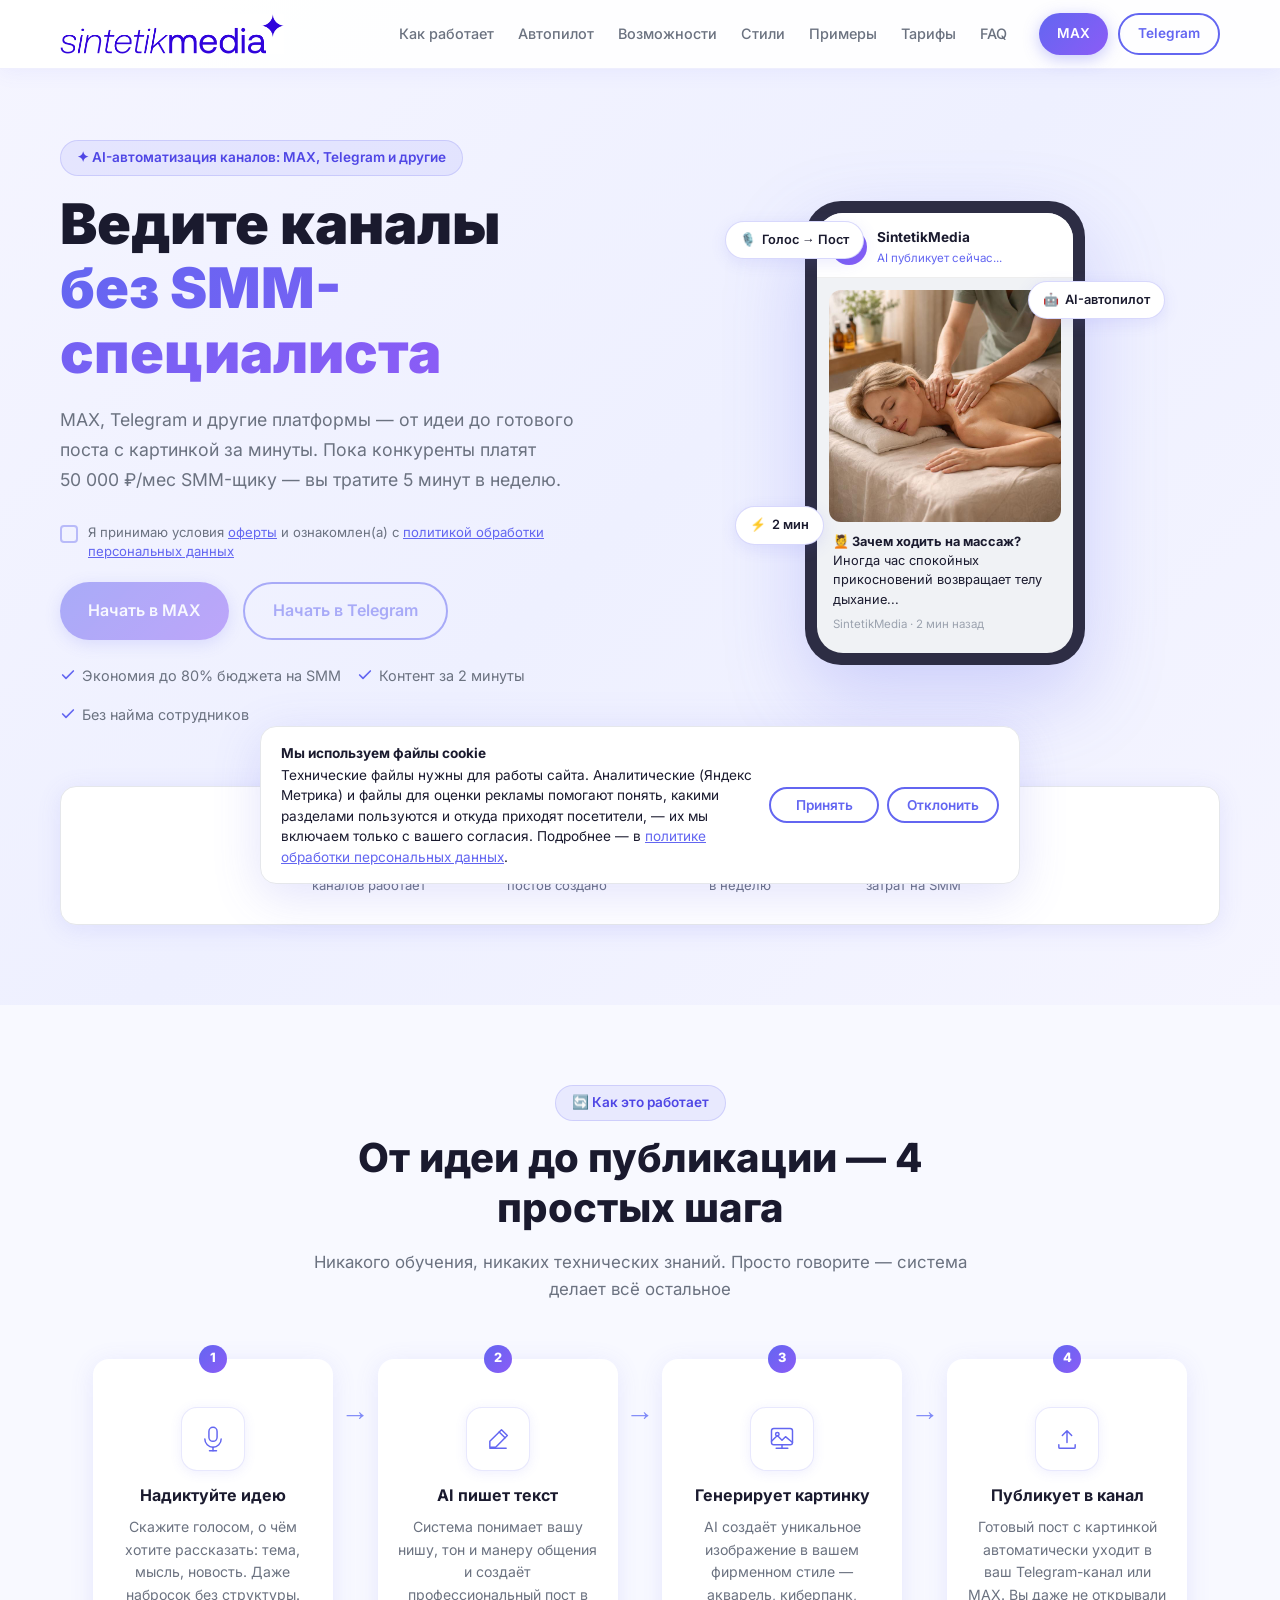
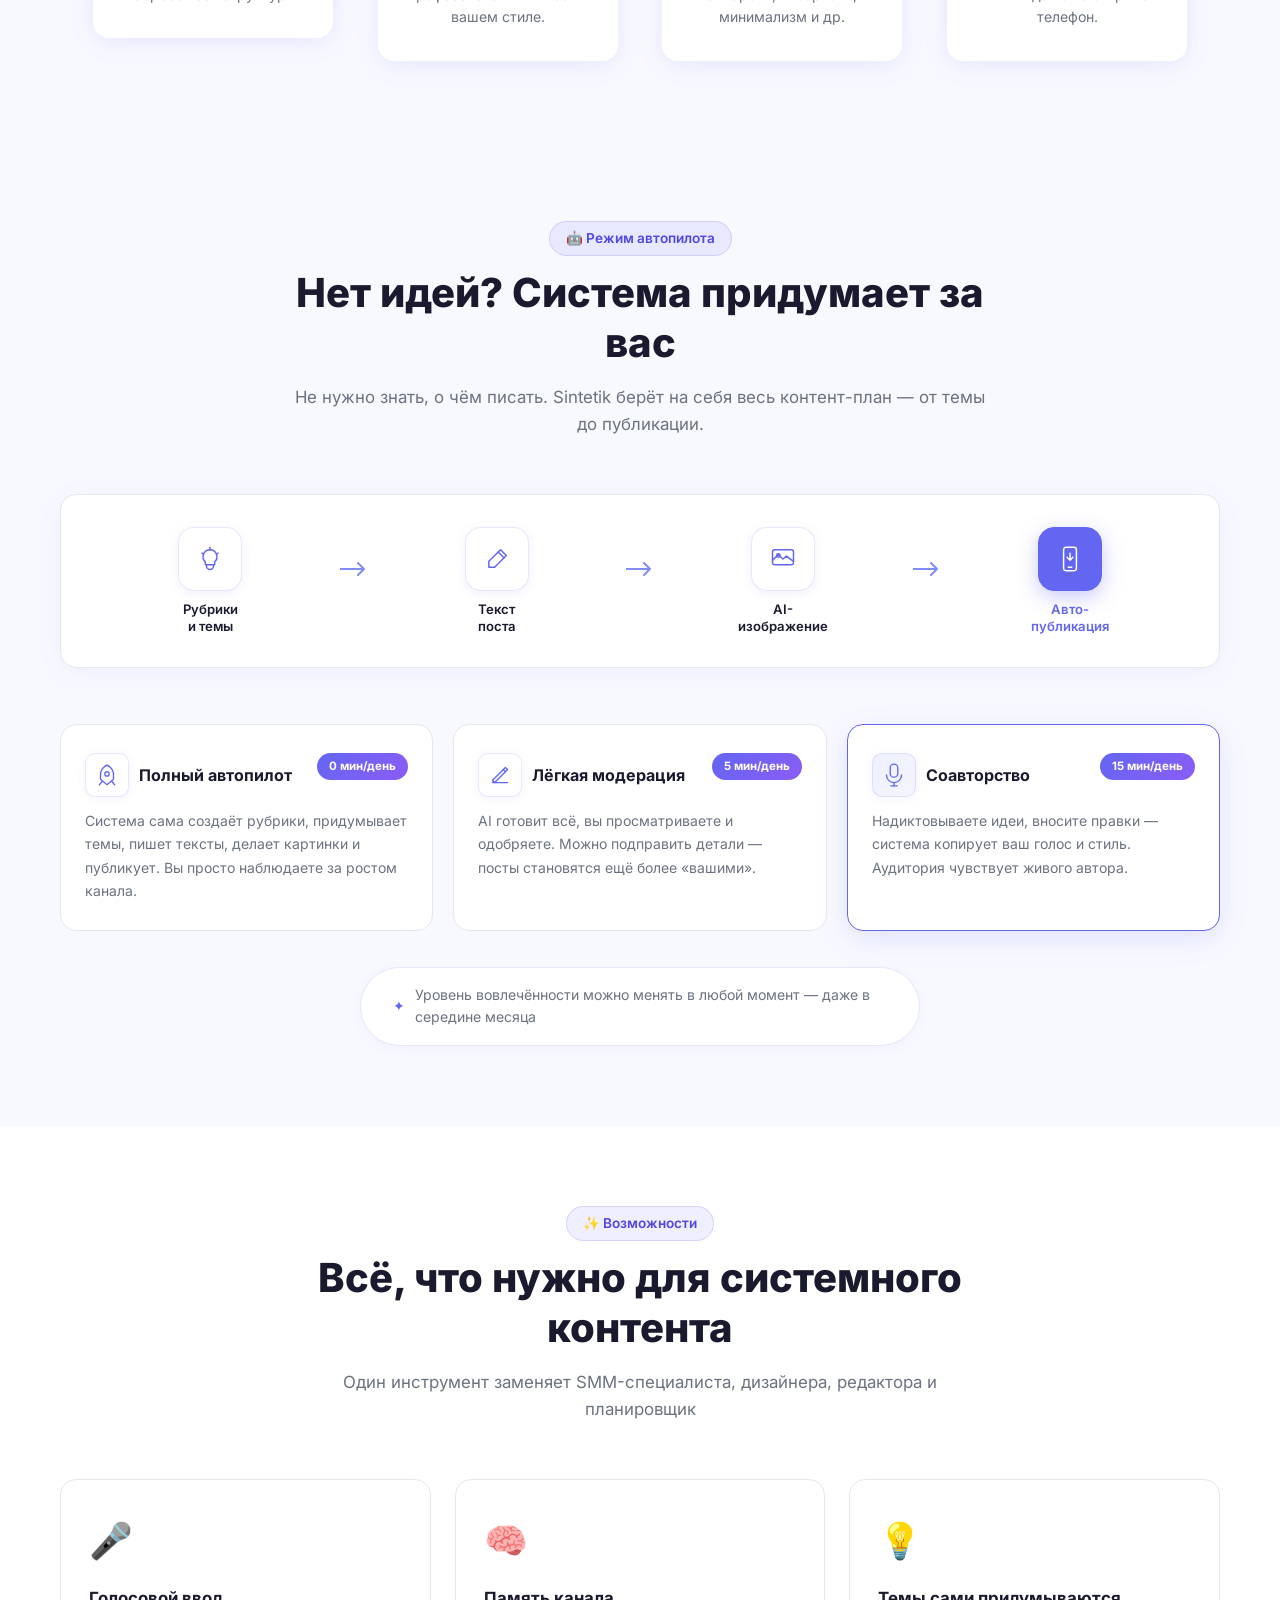
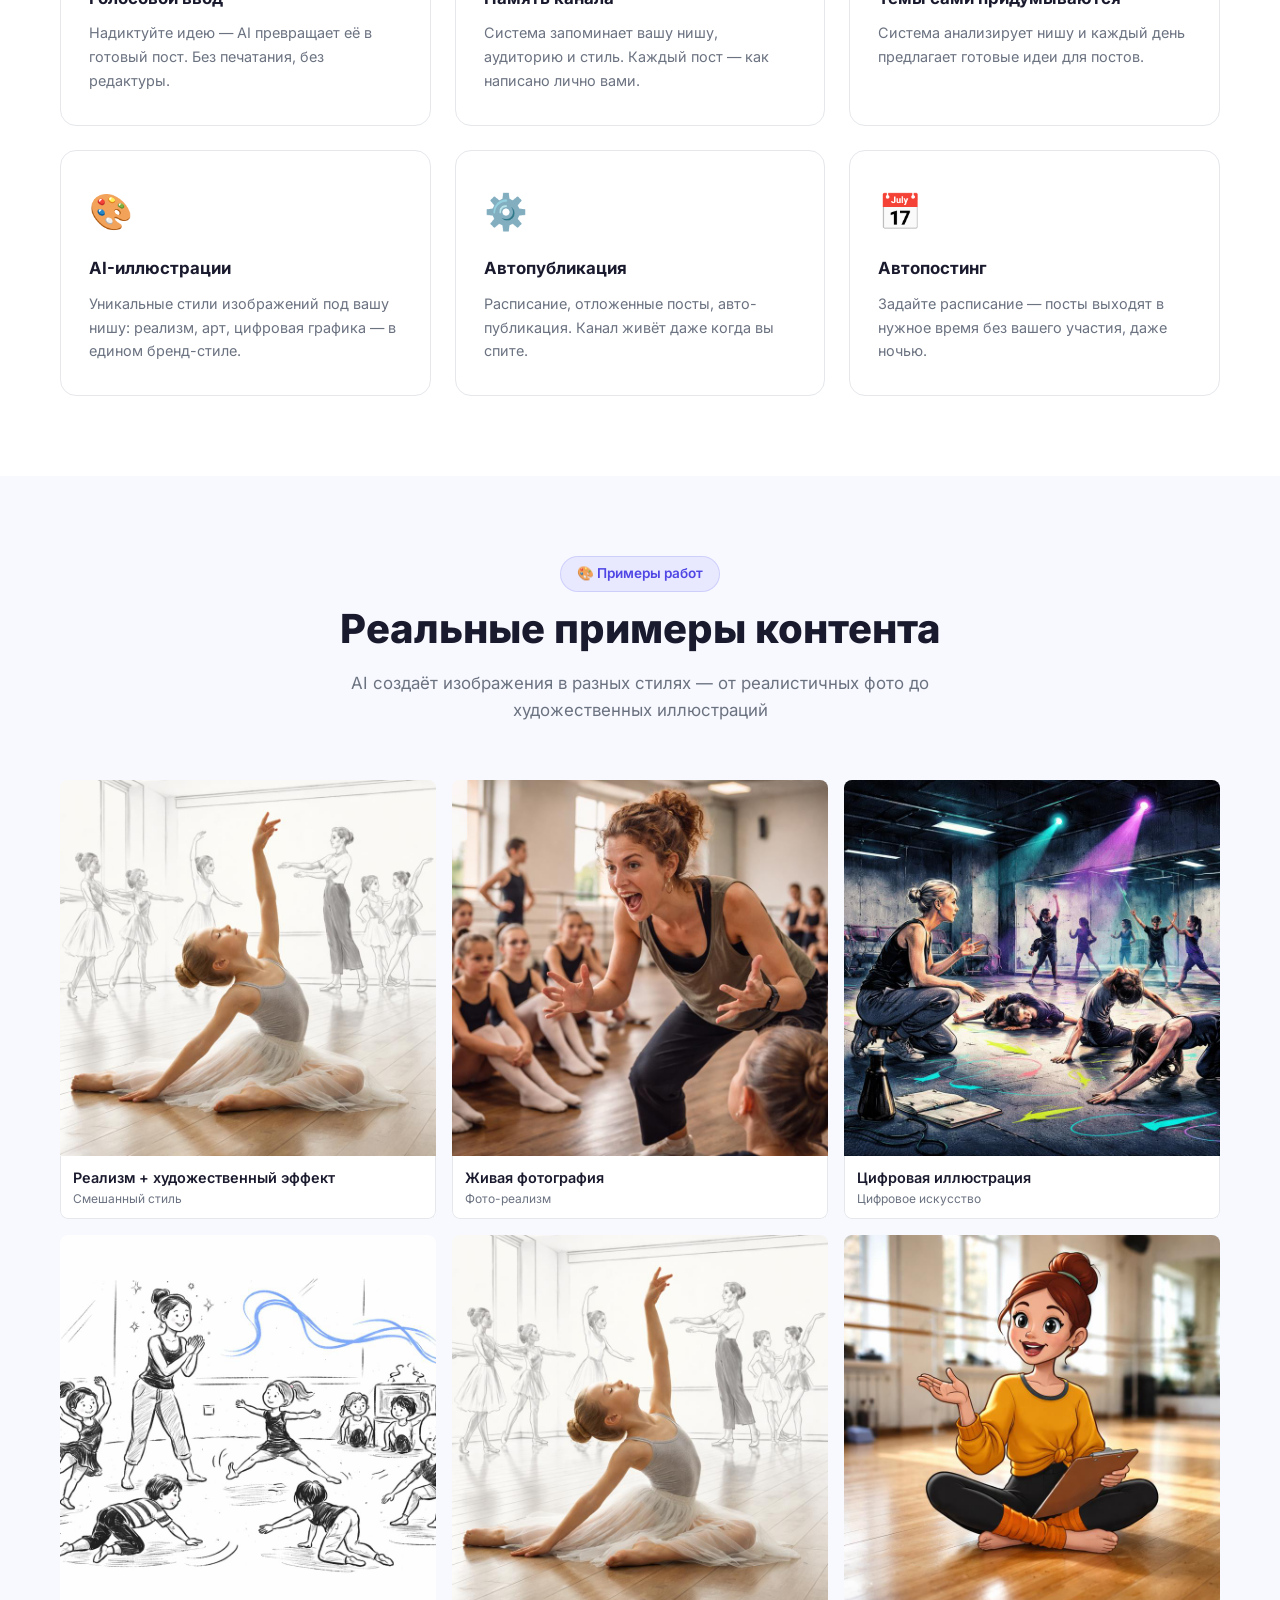
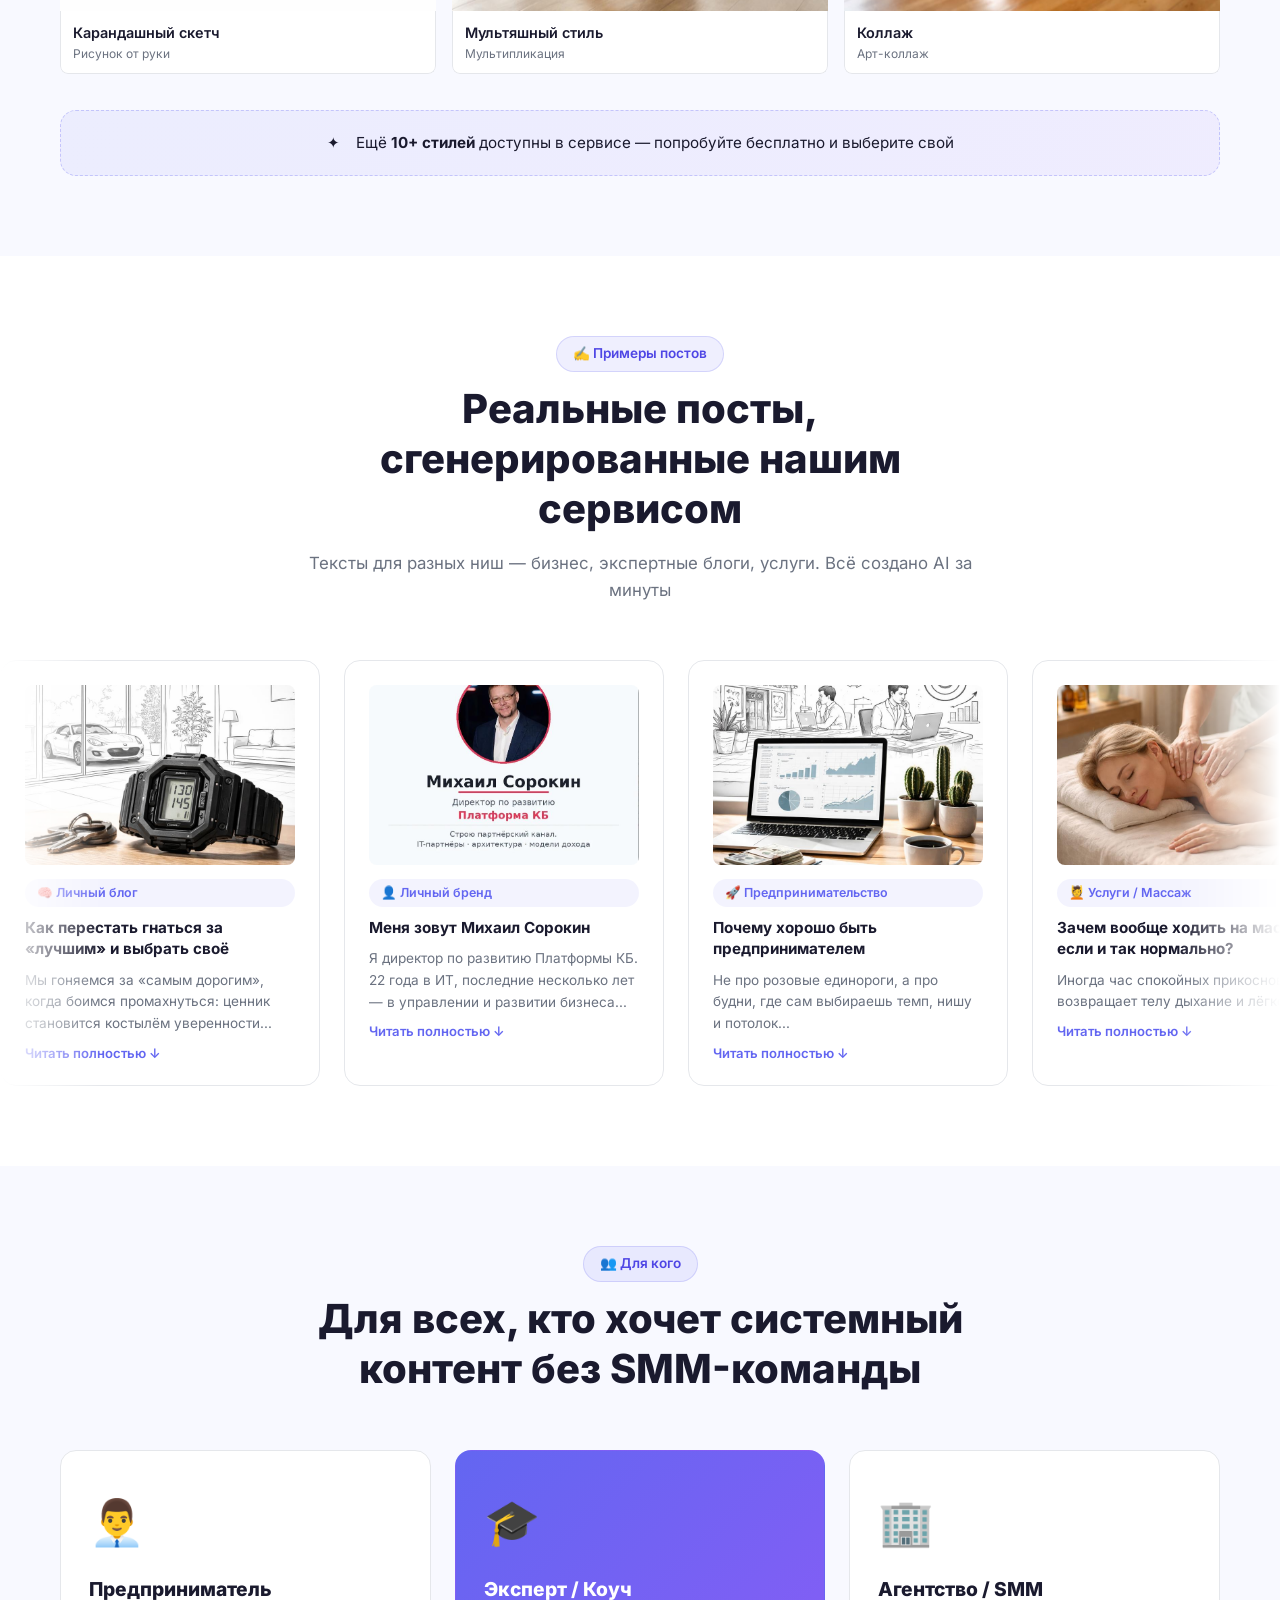
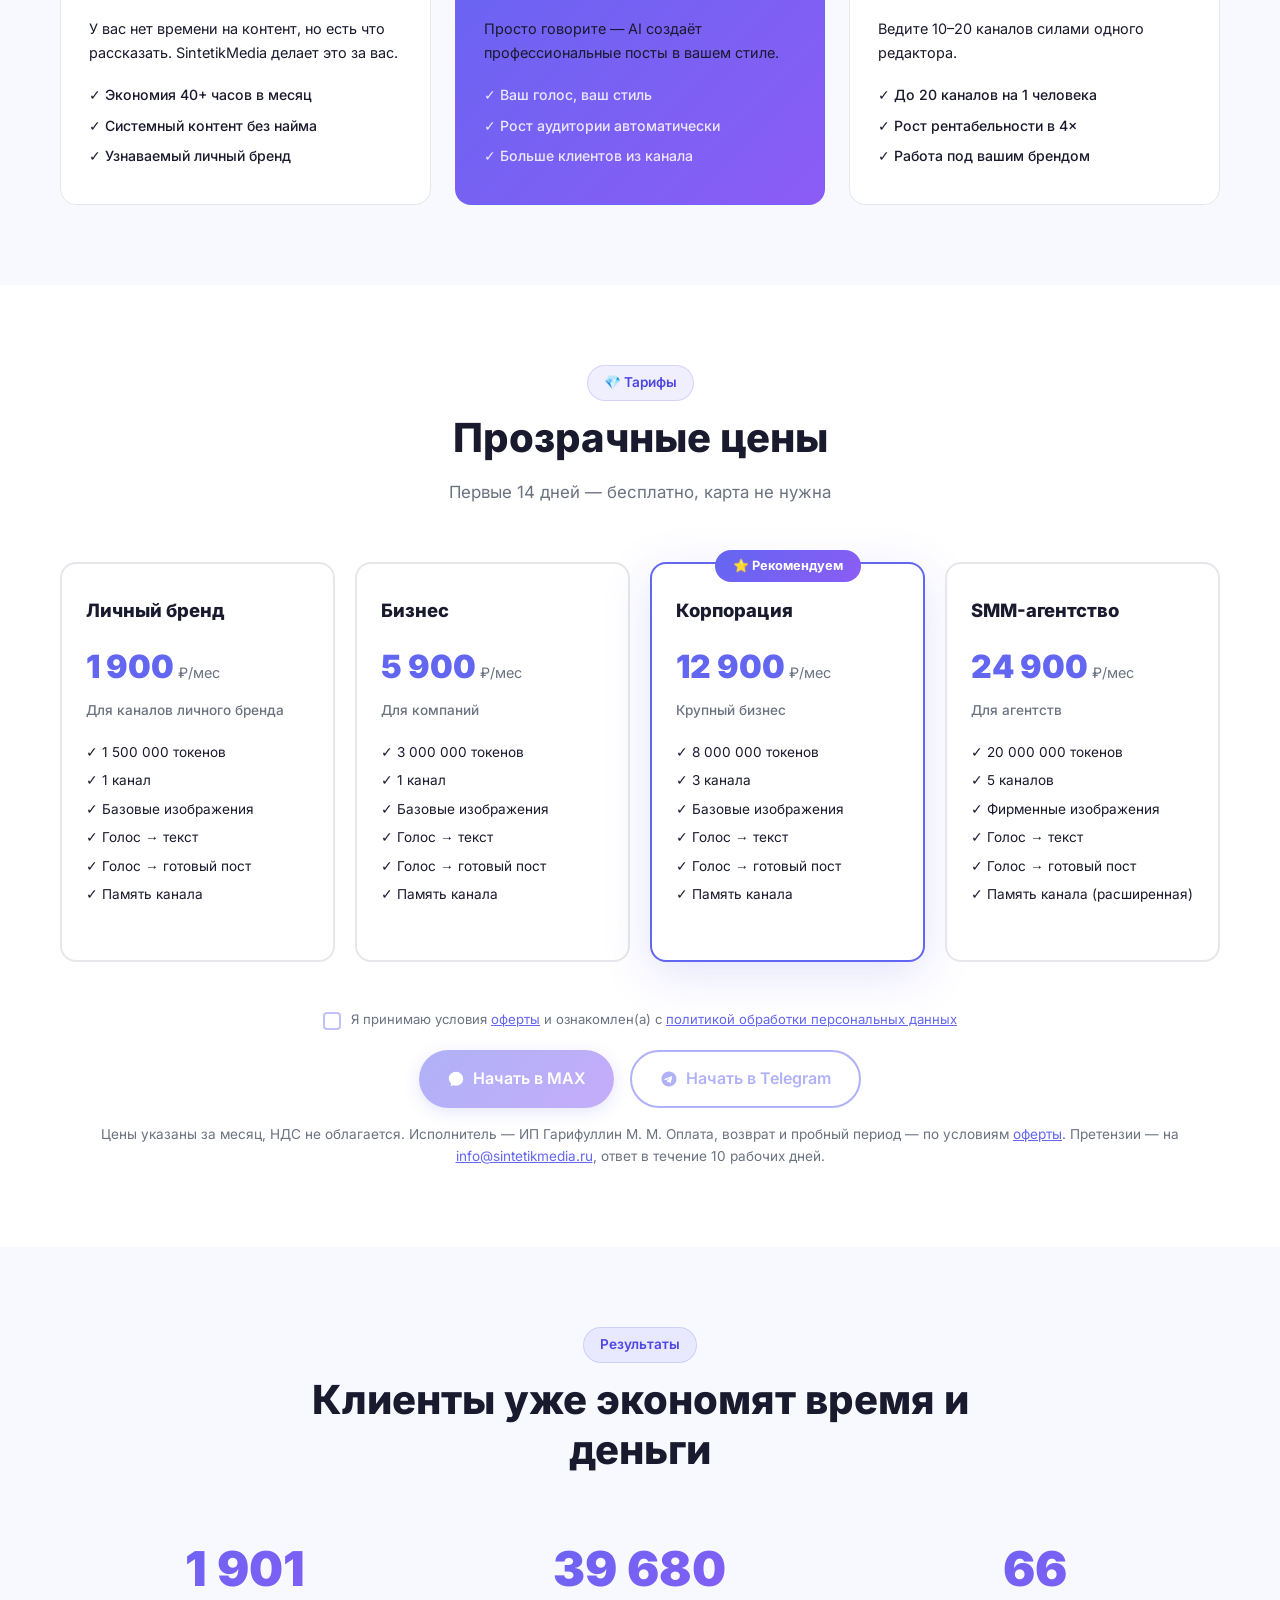
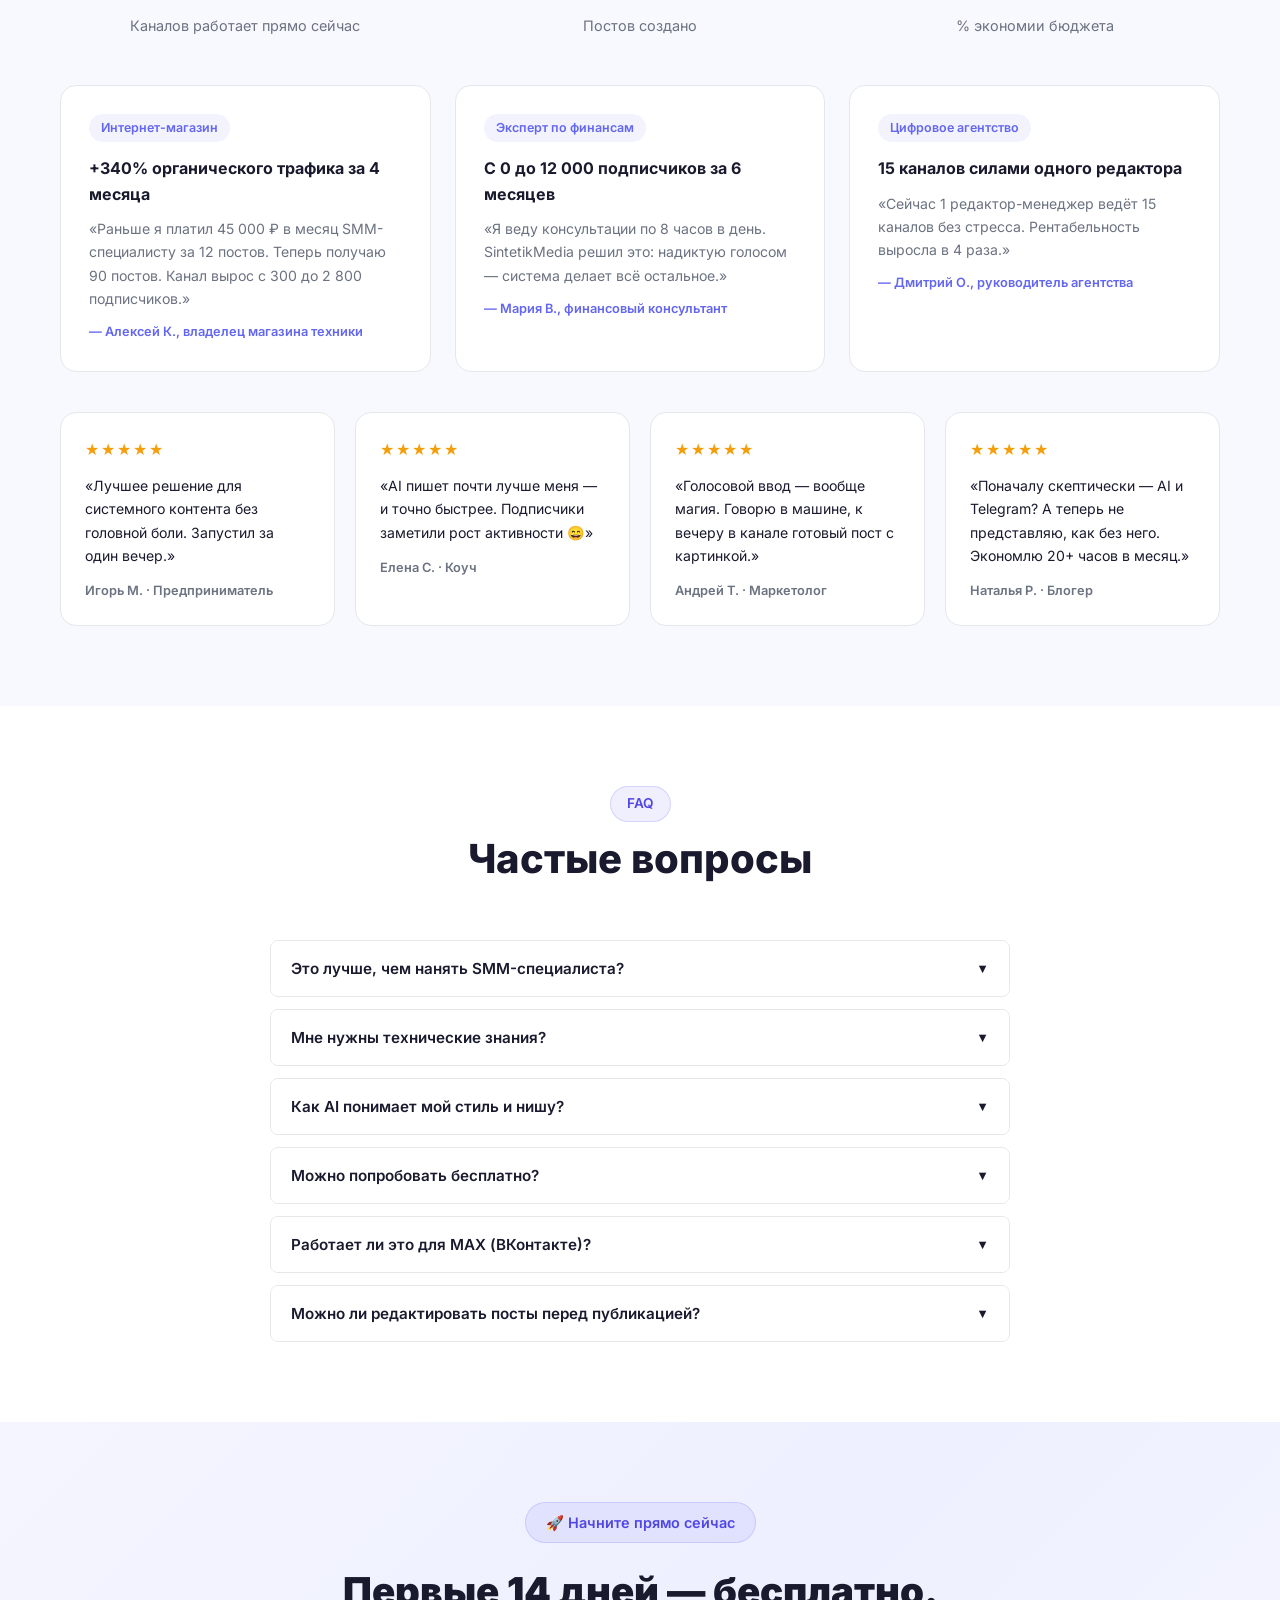
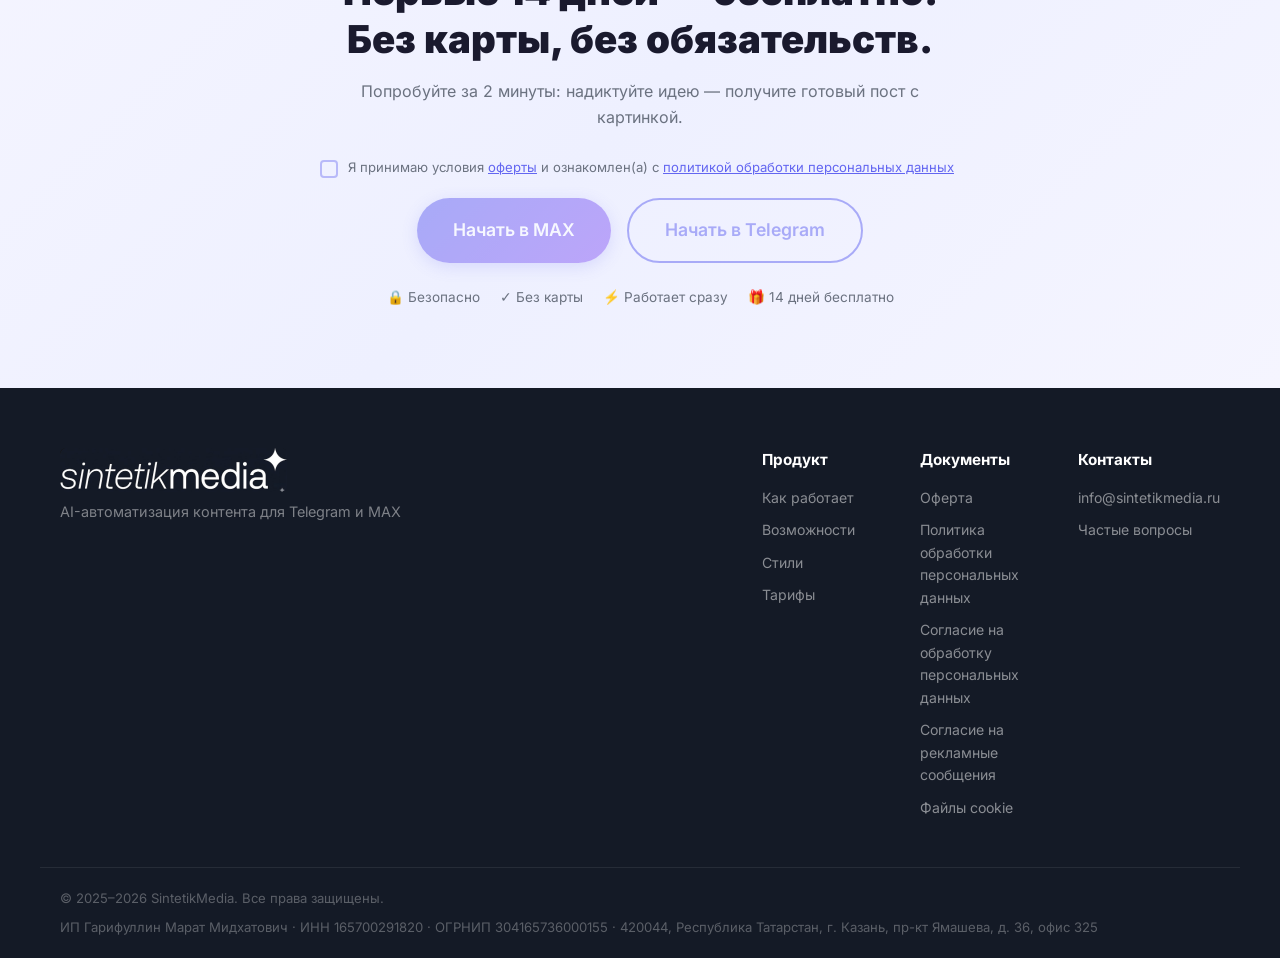
==== commit 24acb045: "CL-02, CL-04, CL-06, CL-07, CL-08, CL-13, CL-19, CL-28: правки лендинга и формы - Google Fonts и без" ====
--- a/index.html
+++ b/index.html
@@ -4,26 +4,14 @@
   <meta charset="UTF-8" />
   <meta name="viewport" content="width=device-width, initial-scale=1.0" />
   <title>SintetikMedia — AI-ведение каналов</title>
-  <link href="https://fonts.googleapis.com/css2?family=Inter:wght@300;400;500;600;700;800;900&display=swap" rel="stylesheet" />
   <link rel="stylesheet" href="css/style.css" />
-  <!-- Yandex.Metrika counter -->
-  <script type="text/javascript">
-    (function(m,e,t,r,i,k,a){
-      m[i]=m[i]||function(){(m[i].a=m[i].a||[]).push(arguments)};
-      m[i].l=1*new Date();
-      for (var j = 0; j < document.scripts.length; j++) {if (document.scripts[j].src === r) { return; }}
-      k=e.createElement(t),a=e.getElementsByTagName(t)[0],k.async=1,k.src=r,a.parentNode.insertBefore(k,a)
-    })(window, document,'script','https://mc.yandex.ru/metrika/tag.js?id=103486971', 'ym');
-    ym(103486971, 'init', {ssr:true, webvisor:true, clickmap:true, ecommerce:"dataLayer", referrer: document.referrer, url: location.href, accurateTrackBounce:true, trackLinks:true});
-  </script>
-  <noscript><div><img src="https://mc.yandex.ru/watch/103486971" style="position:absolute; left:-9999px;" alt="" /></div></noscript>
-  <!-- /Yandex.Metrika counter -->
+  <!-- Яндекс Метрика и tgtrack запускаются из js/cookie.js только после согласия в cookie-баннере -->
 </head>
 <body>
 
 <header class="site-header" id="header">
   <div class="container header-inner">
-    <a href="#"><img src="images/logo.png" alt="SintetikMedia" style="height:40px;width:auto;display:block;" /></a>
+    <a href="index.html"><img src="images/logo.png" alt="SintetikMedia" style="height:40px;width:auto;display:block;" /></a>
     <nav class="main-nav">
       <a href="#how">Как работает</a>
       <a href="#autopilot">Автопилот</a><a href="#features">Возможности</a>
@@ -61,7 +49,7 @@
         <label class="consent-label">
           <input type="checkbox" class="consent-checkbox" id="heroAgree">
           <span class="consent-box"></span>
-          <span class="consent-text">Нажимая кнопку, вы соглашаетесь с <a href="docs/pk.pdf" target="_blank" class="consent-link">политикой конфиденциальности</a> и <a href="docs/oferta_sintetikmedia.pdf" target="_blank" class="consent-link">офертой</a></span>
+          <span class="consent-text">Я принимаю условия <a href="oferta.html" target="_blank" class="consent-link">оферты</a> и ознакомлен(а) с <a href="policy.html" target="_blank" class="consent-link">политикой обработки персональных данных</a></span>
         </label>
       </div>
       <div class="hero-actions">
@@ -131,7 +119,7 @@
     <div class="how-steps">
       <div class="how-step reveal"><div class="step-num">1</div><div class="step-icon"><svg viewBox="0 0 48 48" fill="none" xmlns="http://www.w3.org/2000/svg"><rect x="17" y="4" width="14" height="24" rx="7" stroke="#6366f1" stroke-width="2.5"/><path d="M10 24c0 7.732 6.268 14 14 14s14-6.268 14-14" stroke="#6366f1" stroke-width="2.5" stroke-linecap="round"/><line x1="24" y1="38" x2="24" y2="44" stroke="#6366f1" stroke-width="2.5" stroke-linecap="round"/><line x1="18" y1="44" x2="30" y2="44" stroke="#6366f1" stroke-width="2.5" stroke-linecap="round"/></svg></div><h3>Надиктуйте идею</h3><p>Скажите голосом, о чём хотите рассказать: тема, мысль, новость. Даже набросок без структуры.</p></div>
       <div class="how-arrow">→</div>
-      <div class="how-step reveal reveal-delay-1"><div class="step-num">2</div><div class="step-icon"><svg viewBox="0 0 48 48" fill="none" xmlns="http://www.w3.org/2000/svg"><path d="M30 8l10 10-20 20H10V28L30 8z" stroke="#6366f1" stroke-width="2.5" stroke-linecap="round" stroke-linejoin="round"/><path d="M26 12l10 10" stroke="#6366f1" stroke-width="2.5" stroke-linecap="round"/><path d="M10 40h28" stroke="#6366f1" stroke-width="2.5" stroke-linecap="round"/></svg></div><h3>AI пишет текст</h3><p>Система понимает вашу нишу, tone of voice и создаёт профессиональный пост в вашем стиле.</p></div>
+      <div class="how-step reveal reveal-delay-1"><div class="step-num">2</div><div class="step-icon"><svg viewBox="0 0 48 48" fill="none" xmlns="http://www.w3.org/2000/svg"><path d="M30 8l10 10-20 20H10V28L30 8z" stroke="#6366f1" stroke-width="2.5" stroke-linecap="round" stroke-linejoin="round"/><path d="M26 12l10 10" stroke="#6366f1" stroke-width="2.5" stroke-linecap="round"/><path d="M10 40h28" stroke="#6366f1" stroke-width="2.5" stroke-linecap="round"/></svg></div><h3>AI пишет текст</h3><p>Система понимает вашу нишу, тон и манеру общения и создаёт профессиональный пост в вашем стиле.</p></div>
       <div class="how-arrow">→</div>
       <div class="how-step reveal reveal-delay-2"><div class="step-num">3</div><div class="step-icon"><svg viewBox="0 0 48 48" fill="none" xmlns="http://www.w3.org/2000/svg"><rect x="6" y="6" width="36" height="28" rx="4" stroke="#6366f1" stroke-width="2.5"/><circle cx="16" cy="16" r="3" stroke="#6366f1" stroke-width="2.5"/><path d="M6 28l10-10 8 8 6-6 12 10" stroke="#6366f1" stroke-width="2.5" stroke-linecap="round" stroke-linejoin="round"/><path d="M14 40h20" stroke="#6366f1" stroke-width="2.5" stroke-linecap="round"/><path d="M24 34v6" stroke="#6366f1" stroke-width="2.5" stroke-linecap="round"/></svg></div><h3>Генерирует картинку</h3><p>AI создаёт уникальное изображение в вашем фирменном стиле — акварель, киберпанк, минимализм и др.</p></div>
       <div class="how-arrow">→</div>
@@ -227,7 +215,7 @@
       <div class="style-card"><div class="style-img-wrap"><img src="images/style-02.jpg" alt="Живая фотография" style="width:100%;height:100%;object-fit:cover;" /></div><div class="style-info"><div class="style-name">Живая фотография</div><div class="style-cat">Фото-реализм</div></div></div>
       <div class="style-card"><div class="style-img-wrap"><img src="images/style-03.jpg" alt="Цифровая иллюстрация" style="width:100%;height:100%;object-fit:cover;" /></div><div class="style-info"><div class="style-name">Цифровая иллюстрация</div><div class="style-cat">Цифровое искусство</div></div></div>
       <div class="style-card"><div class="style-img-wrap"><img src="images/style-04.jpg" alt="Карандашный скетч" style="width:100%;height:100%;object-fit:cover;" /></div><div class="style-info"><div class="style-name">Карандашный скетч</div><div class="style-cat">Рисунок от руки</div></div></div>
-      <div class="style-card"><div class="style-img-wrap"><img src="images/style-05.jpg" alt="Мультяшный стиль" style="width:100%;height:100%;object-fit:cover;" /></div><div class="style-info"><div class="style-name">Мультяшный стиль</div><div class="style-cat">Cartoon / Анимация</div></div></div>
+      <div class="style-card"><div class="style-img-wrap"><img src="images/style-05.jpg" alt="Мультяшный стиль" style="width:100%;height:100%;object-fit:cover;" /></div><div class="style-info"><div class="style-name">Мультяшный стиль</div><div class="style-cat">Мультипликация</div></div></div>
       <div class="style-card"><div class="style-img-wrap"><img src="images/style-06.jpg" alt="Коллаж" style="width:100%;height:100%;object-fit:cover;" /></div><div class="style-info"><div class="style-name">Коллаж</div><div class="style-cat">Арт-коллаж</div></div></div>
     </div>
     <div class="styles-more reveal">
@@ -269,7 +257,7 @@
     <div class="forwho-grid">
       <div class="forwho-card reveal"><div class="forwho-icon">👨‍💼</div><h3>Предприниматель</h3><p>У вас нет времени на контент, но есть что рассказать. SintetikMedia делает это за вас.</p><ul class="forwho-list"><li>✓ Экономия 40+ часов в месяц</li><li>✓ Системный контент без найма</li><li>✓ Узнаваемый личный бренд</li></ul></div>
       <div class="forwho-card forwho-card--accent reveal reveal-delay-1"><div class="forwho-icon">🎓</div><h3>Эксперт / Коуч</h3><p>Просто говорите — AI создаёт профессиональные посты в вашем стиле.</p><ul class="forwho-list"><li>✓ Ваш голос, ваш стиль</li><li>✓ Рост аудитории автоматически</li><li>✓ Больше клиентов из канала</li></ul></div>
-      <div class="forwho-card reveal reveal-delay-2"><div class="forwho-icon">🏢</div><h3>Агентство / SMM</h3><p>Ведите 10–20 каналов силами одного редактора.</p><ul class="forwho-list"><li>✓ До 20 каналов на 1 человека</li><li>✓ Рост рентабельности в 4×</li><li>✓ White-label возможности</li></ul></div>
+      <div class="forwho-card reveal reveal-delay-2"><div class="forwho-icon">🏢</div><h3>Агентство / SMM</h3><p>Ведите 10–20 каналов силами одного редактора.</p><ul class="forwho-list"><li>✓ До 20 каналов на 1 человека</li><li>✓ Рост рентабельности в 4×</li><li>✓ Работа под вашим брендом</li></ul></div>
     </div>
   </div>
 </section>
@@ -279,7 +267,7 @@
     <div class="section-header reveal">
       <div class="badge-pill">💎 Тарифы</div>
       <h2>Прозрачные цены</h2>
-      <p>Попробуйте бесплатно — никаких карт не нужно</p>
+      <p>Первые 14 дней — бесплатно, карта не нужна</p>
     </div>
     <div class="pricing-grid">
       <!-- Личный бренд -->
@@ -347,7 +335,7 @@
         <label class="consent-label" style="justify-content:center">
           <input type="checkbox" class="consent-checkbox" id="pricingAgree">
           <span class="consent-box"></span>
-          <span class="consent-text">Нажимая кнопку / продолжая общение, вы соглашаетесь с <a href="docs/pk.pdf" target="_blank" class="consent-link">политикой обработки персональных данных</a> и <a href="docs/oferta_sintetikmedia.pdf" target="_blank" class="consent-link">Офертой</a></span>
+          <span class="consent-text">Я принимаю условия <a href="oferta.html" target="_blank" class="consent-link">оферты</a> и ознакомлен(а) с <a href="policy.html" target="_blank" class="consent-link">политикой обработки персональных данных</a></span>
         </label>
       </div>
       <div class="pricing-cta-actions">
@@ -360,6 +348,7 @@
           Начать в Telegram
         </a>
       </div>
+      <p class="pricing-terms">Цены указаны за месяц, НДС не облагается. Исполнитель — ИП Гарифуллин М. М. Оплата, возврат и пробный период — по условиям <a href="oferta.html" target="_blank">оферты</a>. Претензии — на <a href="mailto:info@sintetikmedia.ru">info@sintetikmedia.ru</a>, ответ в течение 10 рабочих дней.</p>
     </div>
   </div>
 </section>
@@ -378,7 +367,7 @@
     <div class="cases-grid">
       <div class="case-card reveal"><div class="case-tag">Интернет-магазин</div><h4>+340% органического трафика за 4 месяца</h4><p>«Раньше я платил 45 000 ₽ в месяц SMM-специалисту за 12 постов. Теперь получаю 90 постов. Канал вырос с 300 до 2 800 подписчиков.»</p><div class="case-author">— Алексей К., владелец магазина техники</div></div>
       <div class="case-card reveal reveal-delay-1"><div class="case-tag">Эксперт по финансам</div><h4>С 0 до 12 000 подписчиков за 6 месяцев</h4><p>«Я веду консультации по 8 часов в день. SintetikMedia решил это: надиктую голосом — система делает всё остальное.»</p><div class="case-author">— Мария В., финансовый консультант</div></div>
-      <div class="case-card reveal reveal-delay-2"><div class="case-tag">Digital-агентство</div><h4>15 каналов силами одного редактора</h4><p>«Сейчас 1 редактор-менеджер ведёт 15 каналов без стресса. Рентабельность выросла в 4 раза.»</p><div class="case-author">— Дмитрий О., CEO агентства</div></div>
+      <div class="case-card reveal reveal-delay-2"><div class="case-tag">Цифровое агентство</div><h4>15 каналов силами одного редактора</h4><p>«Сейчас 1 редактор-менеджер ведёт 15 каналов без стресса. Рентабельность выросла в 4 раза.»</p><div class="case-author">— Дмитрий О., руководитель агентства</div></div>
     </div>
     <div class="reviews-grid">
       <div class="review-card reveal"><div class="review-stars">★★★★★</div><p>«Лучшее решение для системного контента без головной боли. Запустил за один вечер.»</p><div class="review-author">Игорь М. · Предприниматель</div></div>
@@ -395,8 +384,8 @@
     <div class="faq-list">
       <div class="faq-item reveal"><button class="faq-q" aria-expanded="false">Это лучше, чем нанять SMM-специалиста?<span class="faq-arrow">▼</span></button><div class="faq-a"><p>Зависит от задачи. Специалист стоит от 50 000 ₽/мес и требует управления. SintetikMedia — системный контент за 5–10% этой суммы. Для большинства каналов этого достаточно.</p></div></div>
       <div class="faq-item reveal"><button class="faq-q" aria-expanded="false">Мне нужны технические знания?<span class="faq-arrow">▼</span></button><div class="faq-a"><p>Нет. Всё работает через бота в Telegram или MAX. Если умеете пользоваться мессенджером — уже умеете пользоваться SintetikMedia.</p></div></div>
-      <div class="faq-item reveal"><button class="faq-q" aria-expanded="false">Как AI понимает мой стиль и нишу?<span class="faq-arrow">▼</span></button><div class="faq-a"><p>При подключении вы заполняете короткий бриф: тема канала, аудитория, tone of voice, примеры постов. Система создаёт «память канала» и использует её при каждой генерации.</p></div></div>
-      <div class="faq-item reveal"><button class="faq-q" aria-expanded="false">Можно попробовать бесплатно?<span class="faq-arrow">▼</span></button><div class="faq-a"><p>Да. Перейдите в @sintetikdemo_bot — первые посты бесплатно, карта не нужна.</p></div></div>
+      <div class="faq-item reveal"><button class="faq-q" aria-expanded="false">Как AI понимает мой стиль и нишу?<span class="faq-arrow">▼</span></button><div class="faq-a"><p>При подключении вы заполняете короткий бриф: тема канала, аудитория, тон и манера общения, примеры постов. Система создаёт «память канала» и использует её при каждой генерации.</p></div></div>
+      <div class="faq-item reveal"><button class="faq-q" aria-expanded="false">Можно попробовать бесплатно?<span class="faq-arrow">▼</span></button><div class="faq-a"><p>Да. Перейдите в @sintetikdemo_bot — первые 14 дней бесплатно, карта не нужна.</p></div></div>
       <div class="faq-item reveal"><button class="faq-q" aria-expanded="false">Работает ли это для MAX (ВКонтакте)?<span class="faq-arrow">▼</span></button><div class="faq-a"><p>Да. Поддерживаются как Telegram-каналы, так и MAX. Можно вести оба канала одновременно из одного бота.</p></div></div>
       <div class="faq-item reveal"><button class="faq-q" aria-expanded="false">Можно ли редактировать посты перед публикацией?<span class="faq-arrow">▼</span></button><div class="faq-a"><p>Да. После генерации бот показывает пост и картинку. Вы можете опубликовать сразу, отредактировать, сгенерировать заново или отложить.</p></div></div>
     </div>
@@ -413,7 +402,7 @@
         <label class="consent-label">
           <input type="checkbox" class="consent-checkbox" id="finalAgree">
           <span class="consent-box"></span>
-          <span class="consent-text">Нажимая кнопку, вы соглашаетесь с <a href="docs/pk.pdf" target="_blank" class="consent-link">политикой конфиденциальности</a> и <a href="docs/oferta_sintetikmedia.pdf" target="_blank" class="consent-link">офертой</a></span>
+          <span class="consent-text">Я принимаю условия <a href="oferta.html" target="_blank" class="consent-link">оферты</a> и ознакомлен(а) с <a href="policy.html" target="_blank" class="consent-link">политикой обработки персональных данных</a></span>
         </label>
       </div>
       <div class="final-cta-actions">
@@ -434,19 +423,19 @@
     </div>
     <div class="footer-links">
       <div class="footer-col"><div class="footer-col-title">Продукт</div><a href="#how">Как работает</a><a href="#features">Возможности</a><a href="#styles">Стили</a><a href="#pricing">Тарифы</a></div>
-      <div class="footer-col"><div class="footer-col-title">Компания</div><a href="#faq">FAQ</a><a href="docs/pk.pdf" target="_blank">Политика конфиденциальности</a><a href="docs/oferta_sintetikmedia.pdf" target="_blank">Оферта</a></div>
-      <div class="footer-col"><div class="footer-col-title">Контакты</div><a href="mailto:info@sintetikmedia.ru">info@sintetikmedia.ru</a></div>
+      <div class="footer-col"><div class="footer-col-title">Документы</div><a href="oferta.html" target="_blank">Оферта</a><a href="policy.html" target="_blank">Политика обработки персональных данных</a><a href="consent.html" target="_blank">Согласие на обработку персональных данных</a><a href="consent-ads.html" target="_blank">Согласие на рекламные сообщения</a><a href="#" data-cookie-settings>Файлы cookie</a></div>
+      <div class="footer-col"><div class="footer-col-title">Контакты</div><a href="mailto:info@sintetikmedia.ru">info@sintetikmedia.ru</a><a href="#faq">Частые вопросы</a></div>
     </div>
   </div>
   <div class="footer-bottom">
     <div class="container">
-      <span>© 2025 SintetikMedia. Все права защищены.</span>
-      <span>ИНН/КПП: 165700291820 · ОГРН: 304165736000155</span>
+      <span>© 2025–2026 SintetikMedia. Все права защищены.</span>
+      <span>ИП Гарифуллин Марат Мидхатович · ИНН 165700291820 · ОГРНИП 304165736000155 · 420044, Республика Татарстан, г. Казань, пр-кт Ямашева, д. 36, офис 325</span>
     </div>
   </div>
 </footer>
 
 <script src="js/main.js"></script>
-<script src="https://max.tgtrack.ru/API/landing_script/v1/?linkID=c9c5b409a552&type=ya&counterID=103486971&chat=id165700427937_1_bot" type="text/javascript" defer></script>
+<script src="js/cookie.js" data-tgtrack="https://max.tgtrack.ru/API/landing_script/v1/?linkID=c9c5b409a552&type=ya&counterID=103486971&chat=id165700427937_1_bot" defer></script>
 </body>
 </html>
--- a/css/style.css
+++ b/css/style.css
@@ -1,3 +1,9 @@
+/* Шрифт Inter (SIL OFL 1.1) — со своего сервера, без обращения к Google Fonts (CL-02) */
+@font-face { font-family: 'Inter'; font-style: normal; font-weight: 100 900; font-display: swap; src: url('../fonts/inter-cyrillic-ext-wght-normal.woff2') format('woff2'); unicode-range: U+0460-052F, U+1C80-1C8A, U+20B4, U+2DE0-2DFF, U+A640-A69F, U+FE2E-FE2F; }
+@font-face { font-family: 'Inter'; font-style: normal; font-weight: 100 900; font-display: swap; src: url('../fonts/inter-cyrillic-wght-normal.woff2') format('woff2'); unicode-range: U+0301, U+0400-045F, U+0490-0491, U+04B0-04B1, U+2116; }
+@font-face { font-family: 'Inter'; font-style: normal; font-weight: 100 900; font-display: swap; src: url('../fonts/inter-latin-ext-wght-normal.woff2') format('woff2'); unicode-range: U+0100-02BA, U+02BD-02C5, U+02C7-02CC, U+02CE-02D7, U+02DD-02FF, U+0304, U+0308, U+0329, U+1D00-1DBF, U+1E00-1E9F, U+1EF2-1EFF, U+2020, U+20A0-20AB, U+20AD-20C0, U+2113, U+2C60-2C7F, U+A720-A7FF; }
+@font-face { font-family: 'Inter'; font-style: normal; font-weight: 100 900; font-display: swap; src: url('../fonts/inter-latin-wght-normal.woff2') format('woff2'); unicode-range: U+0000-00FF, U+0131, U+0152-0153, U+02BB-02BC, U+02C6, U+02DA, U+02DC, U+0304, U+0308, U+0329, U+2000-206F, U+20AC, U+2122, U+2191, U+2193, U+2212, U+2215, U+FEFF, U+FFFD; }
+
 *, *::before, *::after { box-sizing: border-box; margin: 0; padding: 0; }
 html { scroll-behavior: smooth; font-size: 16px; }
 body { font-family: 'Inter', sans-serif; color: #1a1a2e; background: #fff; line-height: 1.6; -webkit-font-smoothing: antialiased; }
@@ -284,4 +290,16 @@
 .autopilot-note { display: flex; align-items: center; justify-content: center; gap: 10px; padding: 16px 32px; background: #fff; border-radius: 50px; font-size: .88rem; color: var(--text-muted); border: 1px solid rgba(99,102,241,.15); box-shadow: 0 2px 12px rgba(99,102,241,.06); max-width: 560px; margin: 0 auto; }
 .autopilot-note-icon { color: var(--primary); }
 @media (max-width: 900px) { .autopilot-levels-grid { grid-template-columns: 1fr; } .ap-flow-wrap { gap: 0; padding: 24px 16px; } .ap-step-circle { width: 52px; height: 52px; } }
-@media (max-width: 640px) { .ap-flow-wrap { flex-wrap: wrap; gap: 8px; } .ap-divider { display: none; } }+@media (max-width: 640px) { .ap-flow-wrap { flex-wrap: wrap; gap: 8px; } .ap-divider { display: none; } }
+/* COOKIE-БАННЕР (CL-14): кнопки «Принять» и «Отклонить» равнозначны */
+.cookie-banner { position: fixed; left: 16px; right: 16px; bottom: 16px; z-index: 2000; max-width: 760px; margin: 0 auto; display: flex; gap: 16px; align-items: center; background: #fff; border: 1px solid var(--border); border-radius: var(--radius); box-shadow: var(--shadow-lg); padding: 16px 20px; font-size: .85rem; line-height: 1.5; color: var(--text); }
+.cookie-banner[hidden] { display: none; }
+.cookie-banner__text strong { display: block; margin-bottom: 2px; }
+.cookie-banner__text a { color: var(--primary); text-decoration: underline; }
+.cookie-banner__actions { display: flex; gap: 8px; flex-shrink: 0; }
+.cookie-banner__actions .btn { min-width: 110px; }
+@media (max-width: 640px) { .cookie-banner { flex-direction: column; align-items: stretch; } .cookie-banner__actions .btn { flex: 1; } }
+
+/* УСЛОВИЯ ПОД ТАРИФАМИ (CL-28) */
+.pricing-terms { margin-top: 16px; text-align: center; font-size: .85rem; color: var(--text-muted); }
+.pricing-terms a { color: var(--primary); text-decoration: underline; }
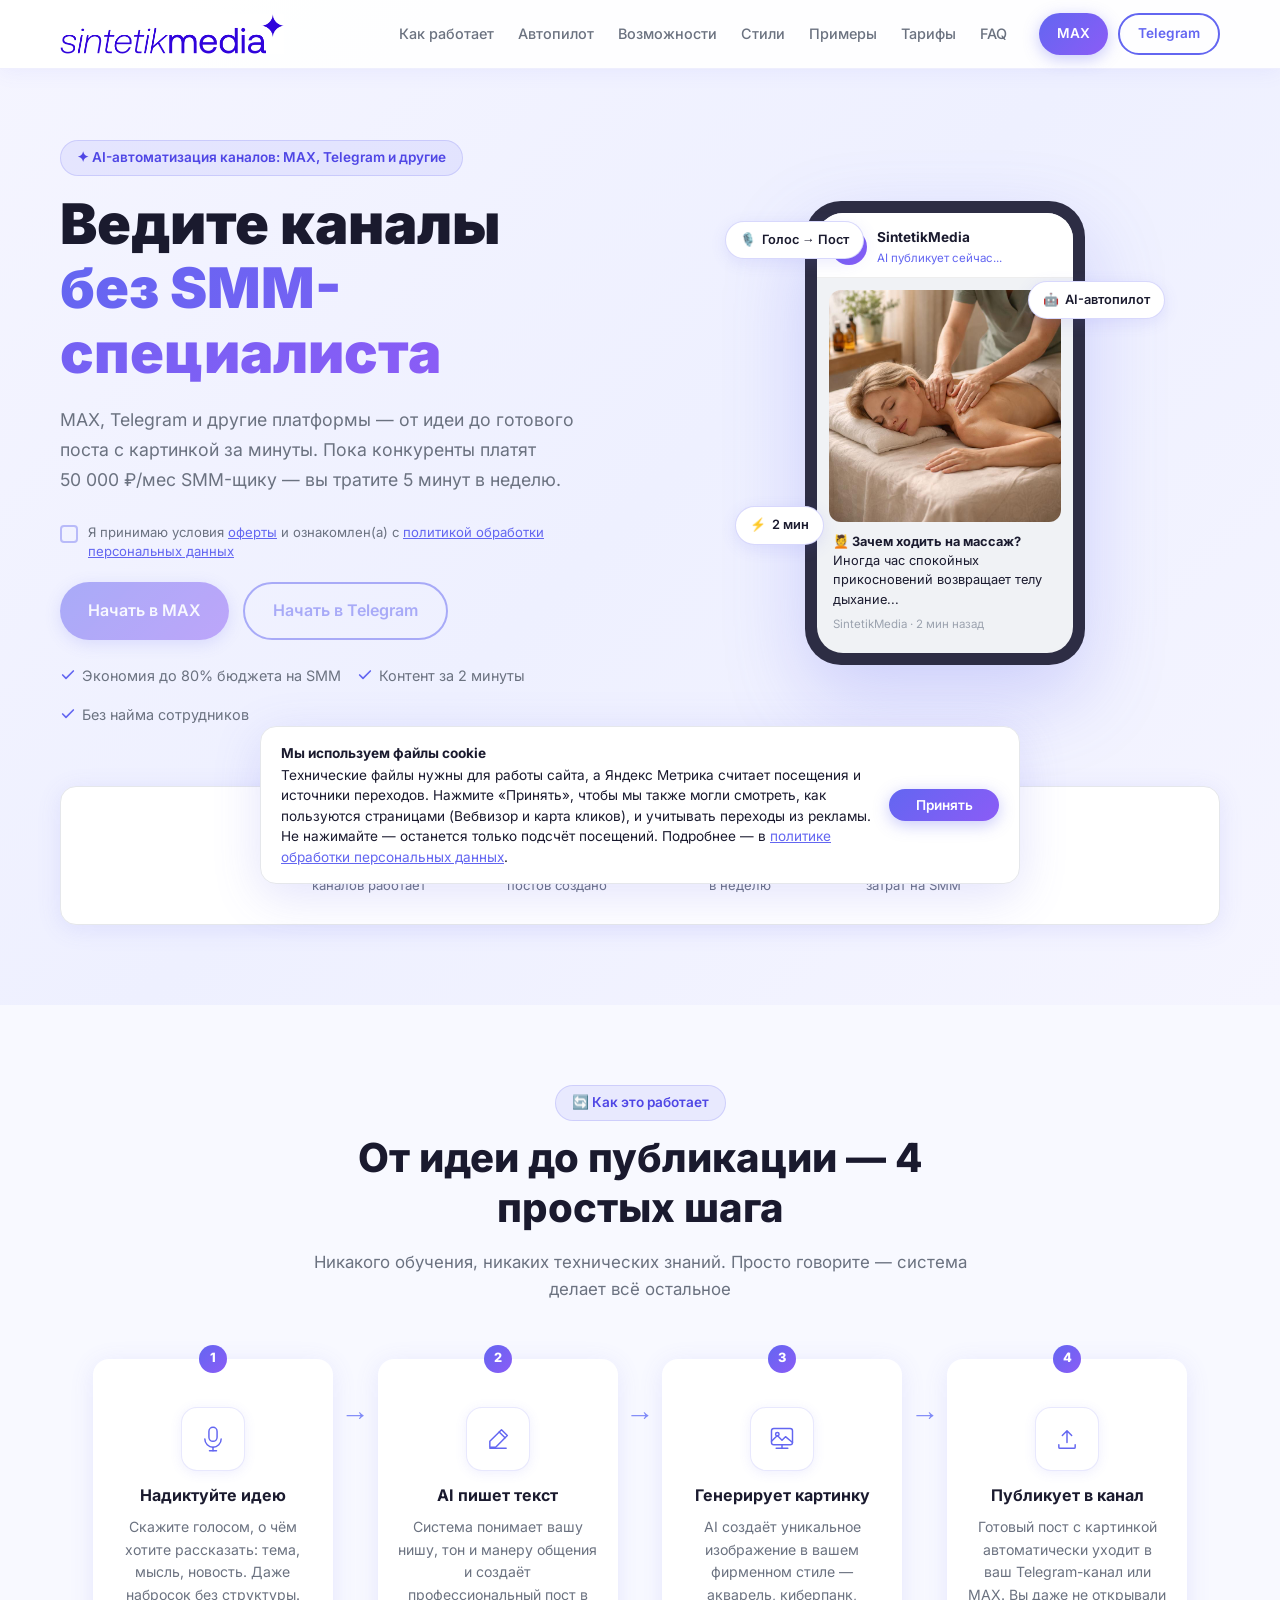
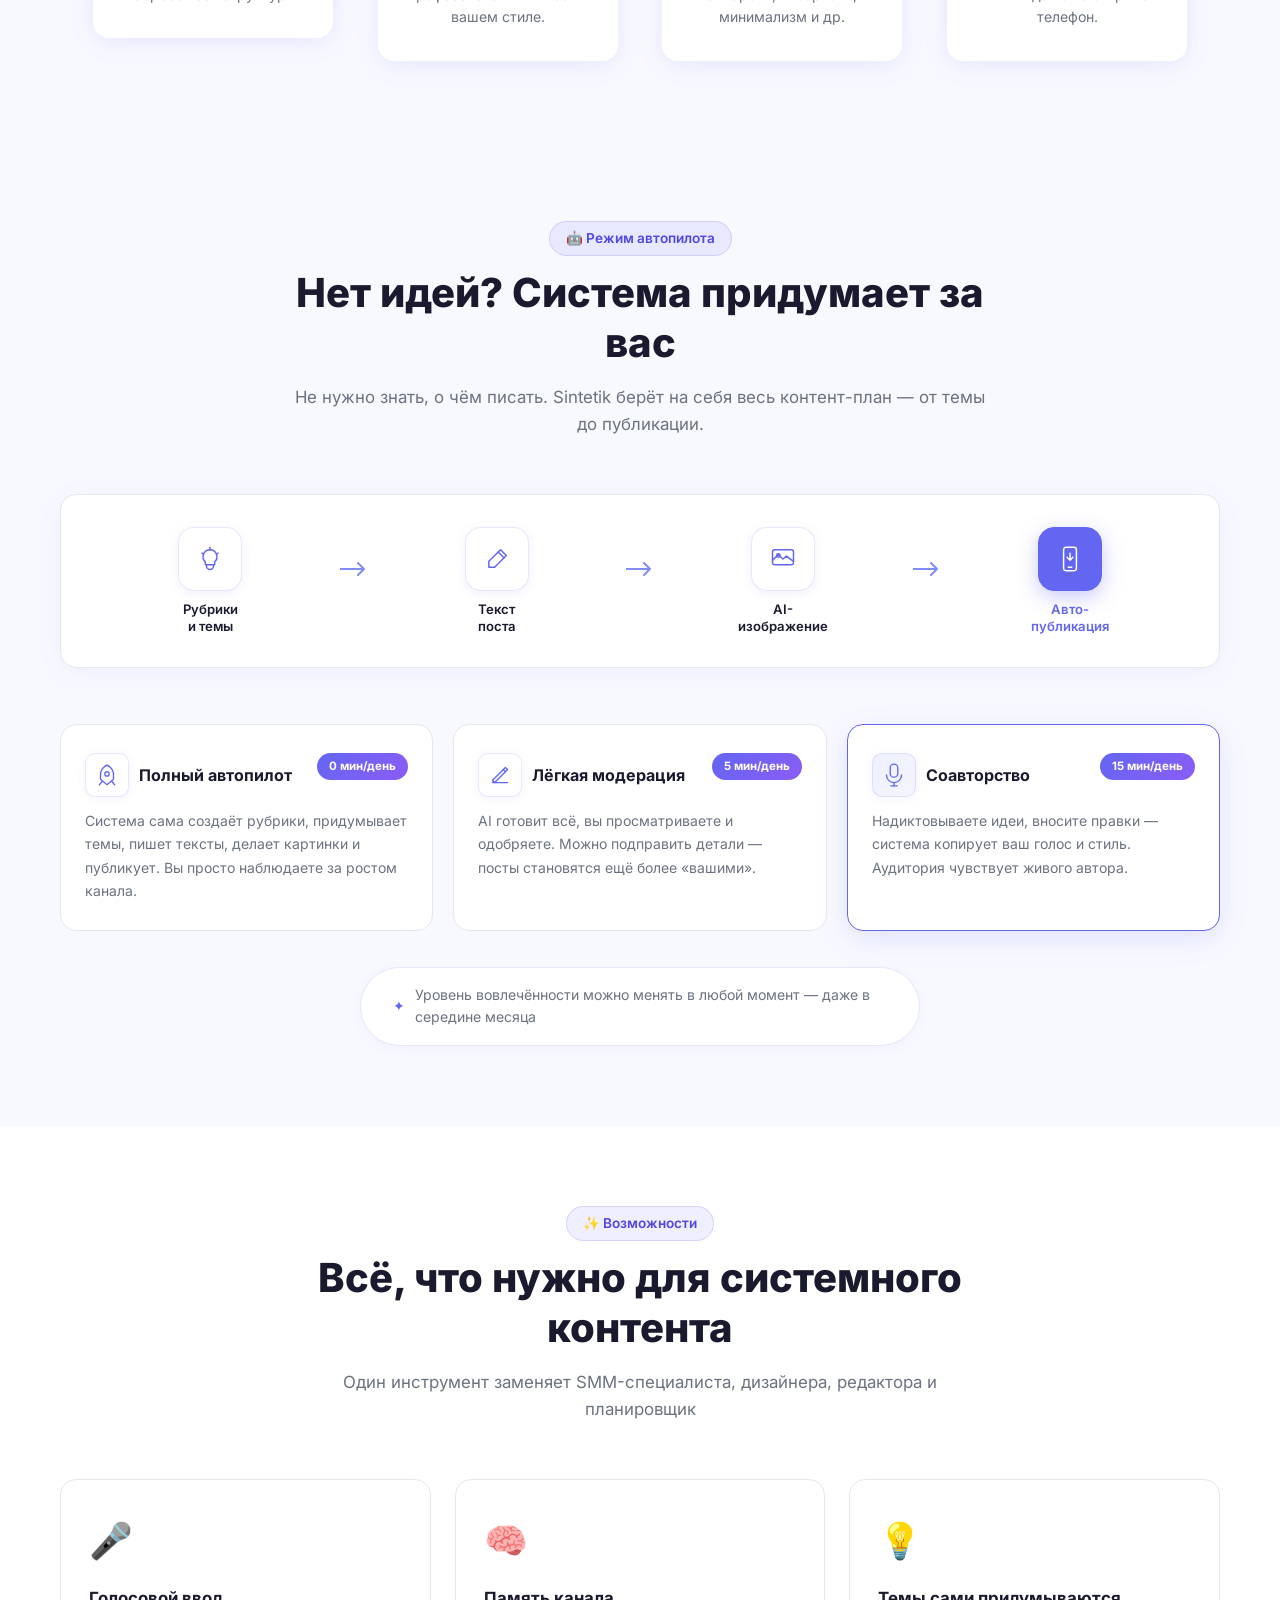
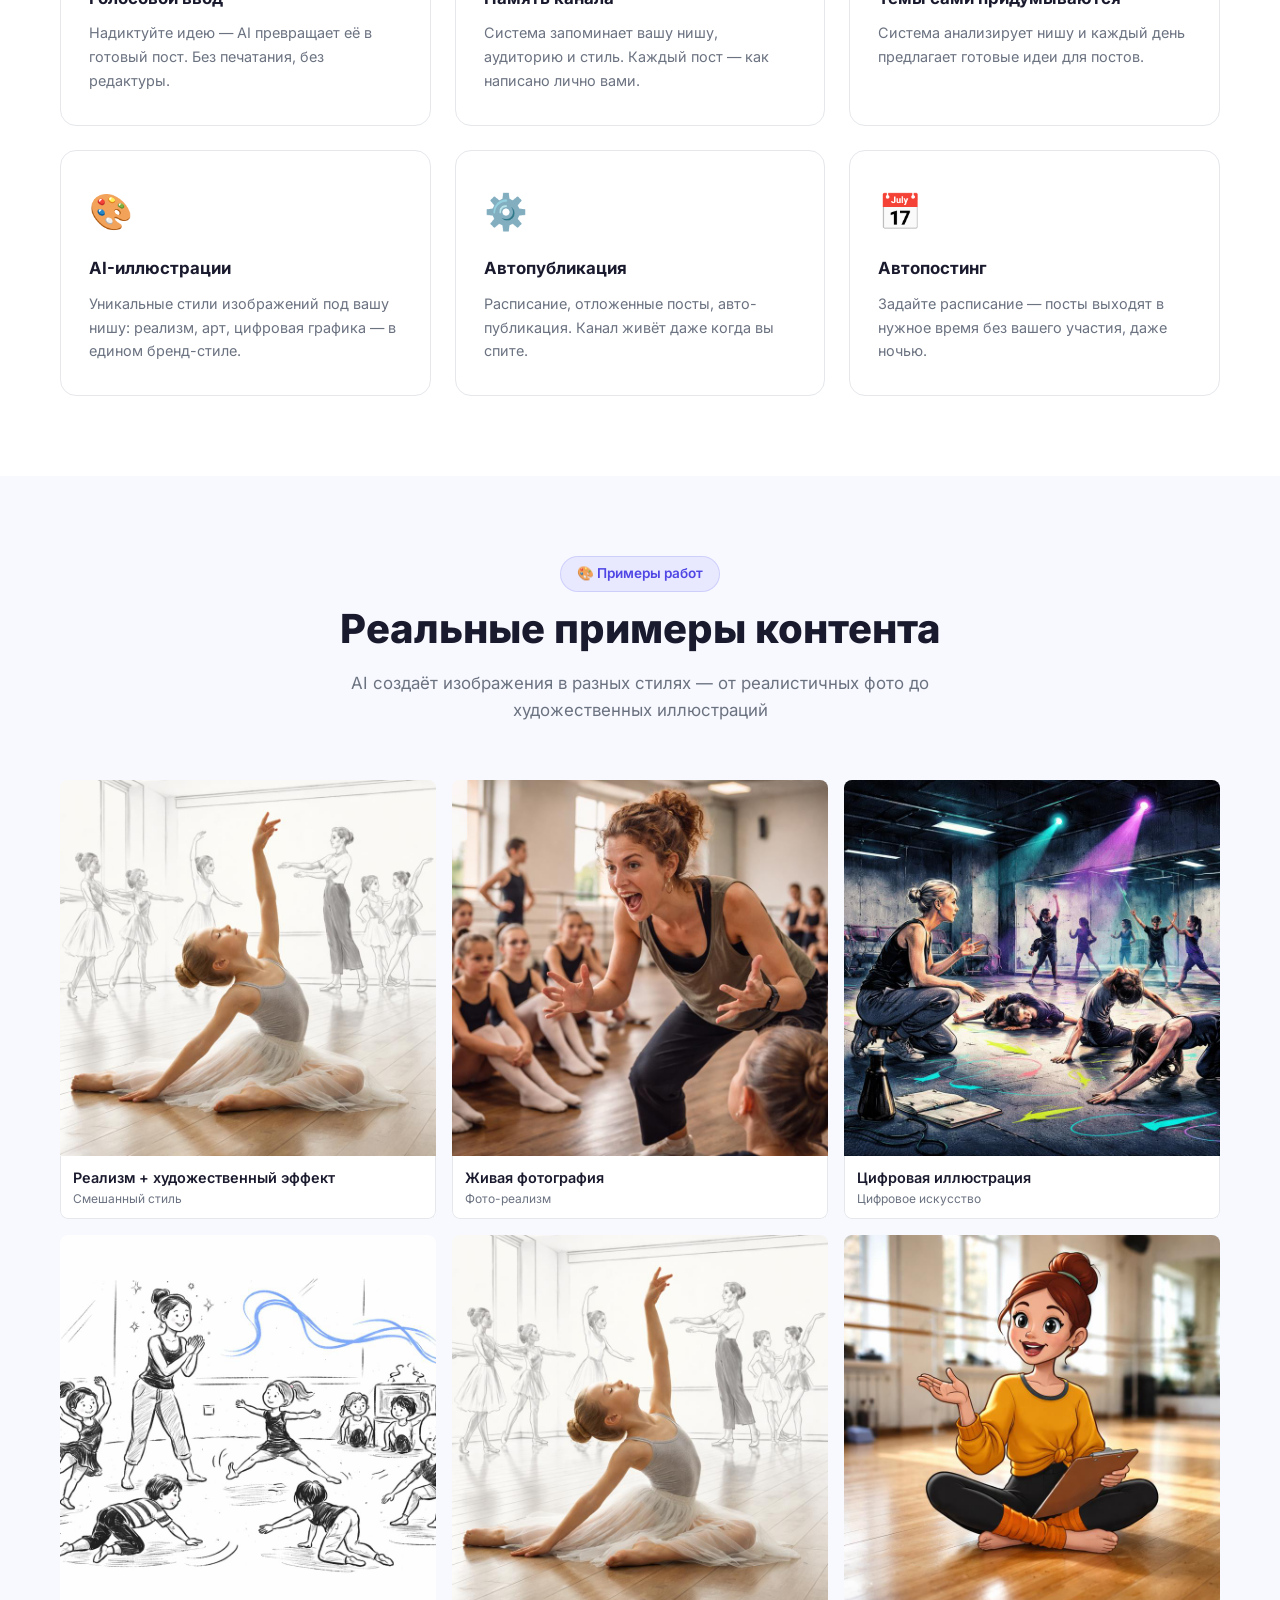
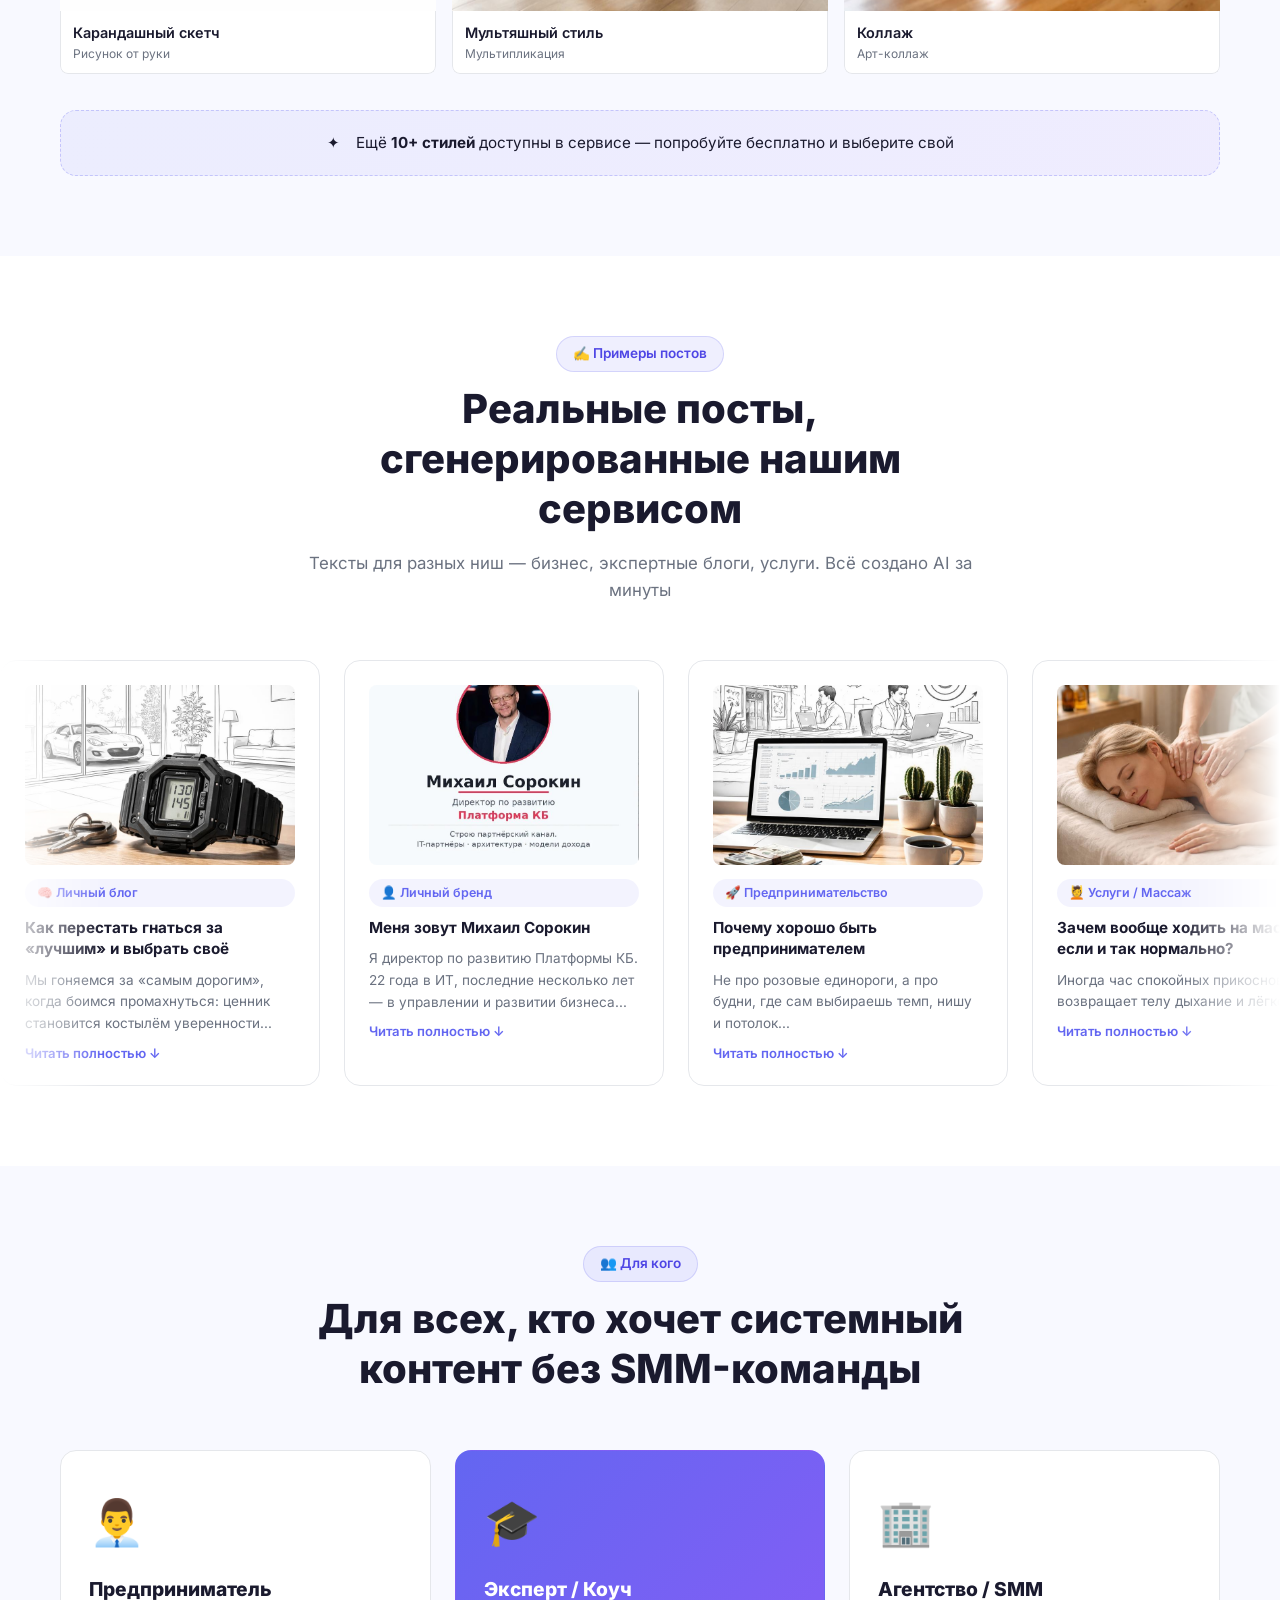
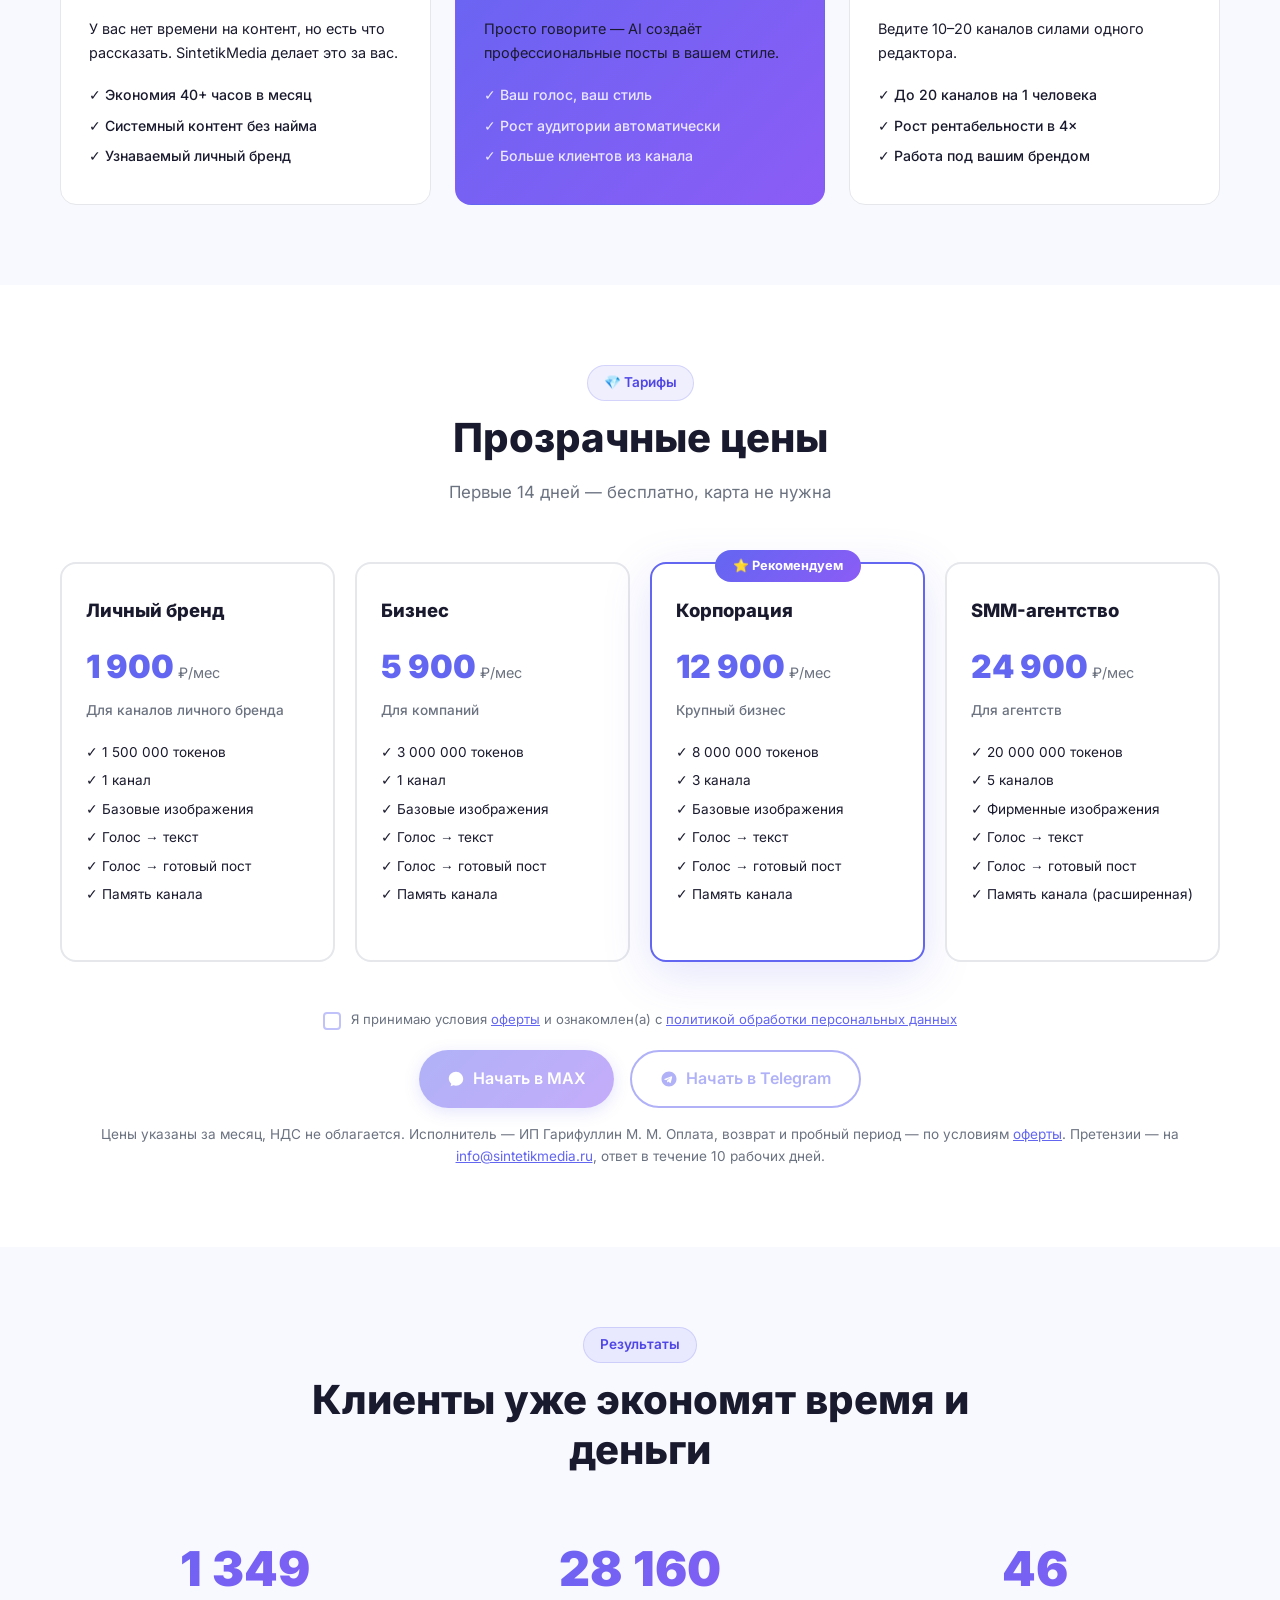
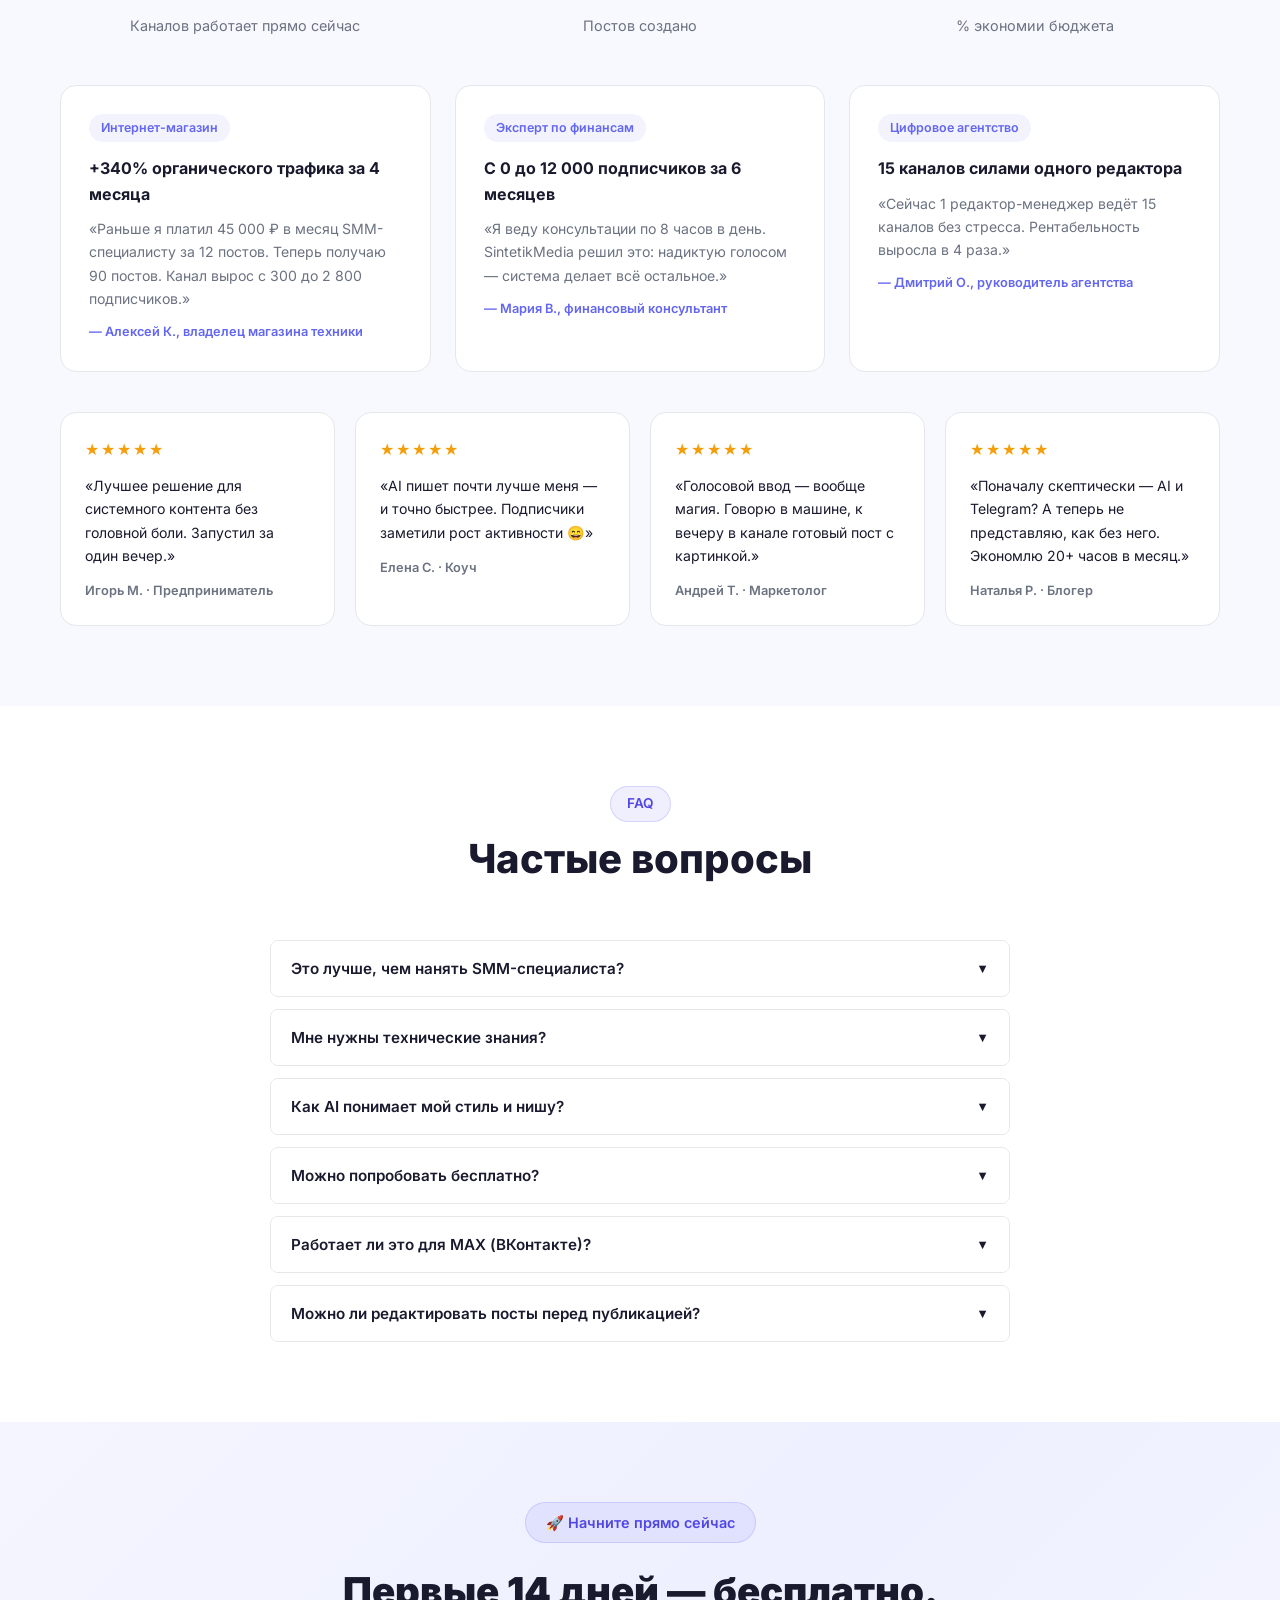
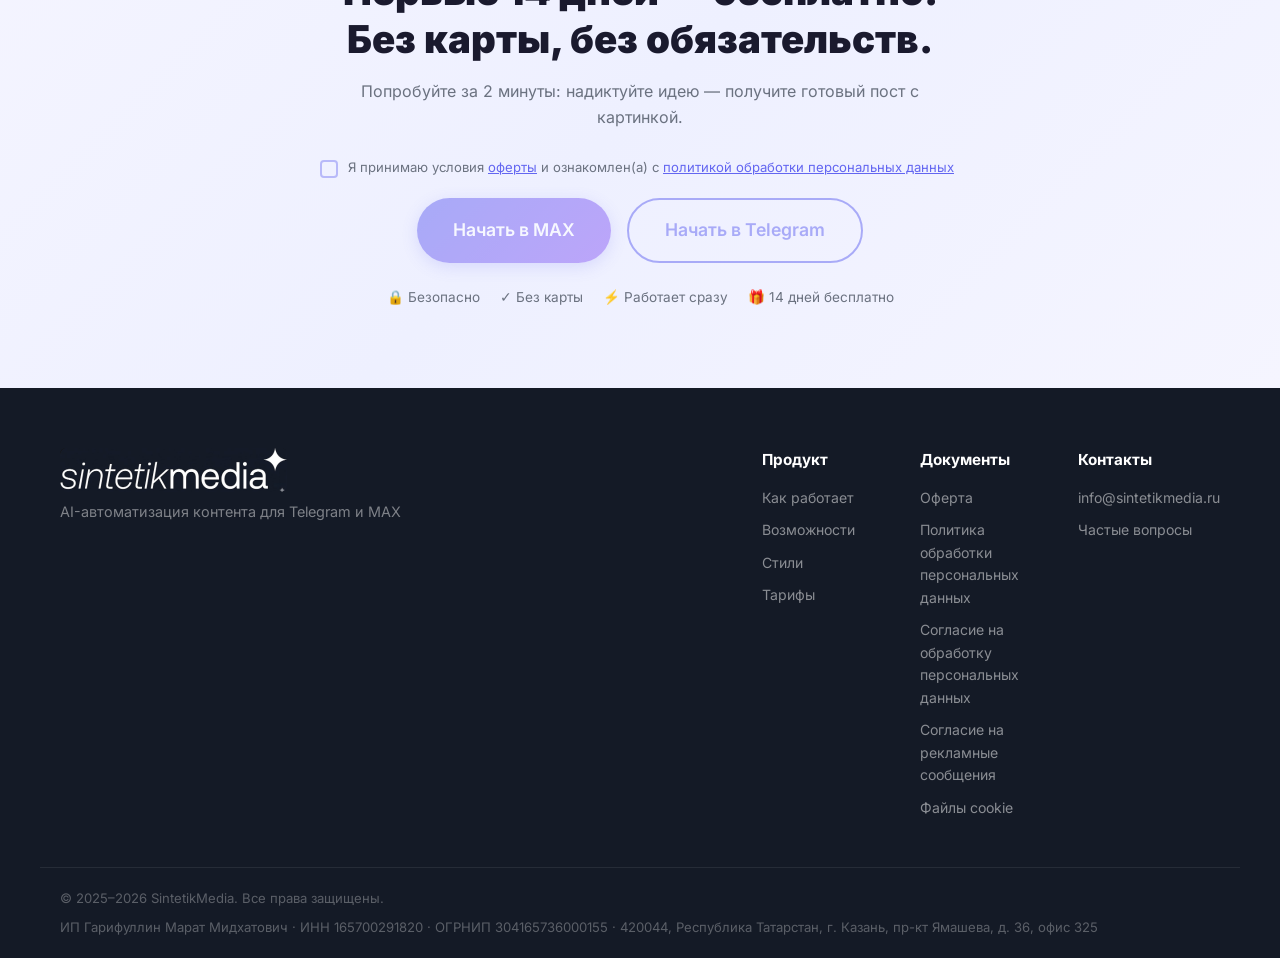
==== commit 8566a045: "A/B-тест: вариант B лендинга и маршрутизатор index.php Вариант B (index-b.html, css/landing-b.css, j" ====
--- a/index.html
+++ b/index.html
@@ -7,7 +7,7 @@
   <link rel="stylesheet" href="css/style.css" />
   <!-- Яндекс Метрика и tgtrack запускаются из js/cookie.js только после согласия в cookie-баннере -->
 </head>
-<body>
+<body data-ab="a">
 
 <header class="site-header" id="header">
   <div class="container header-inner">
